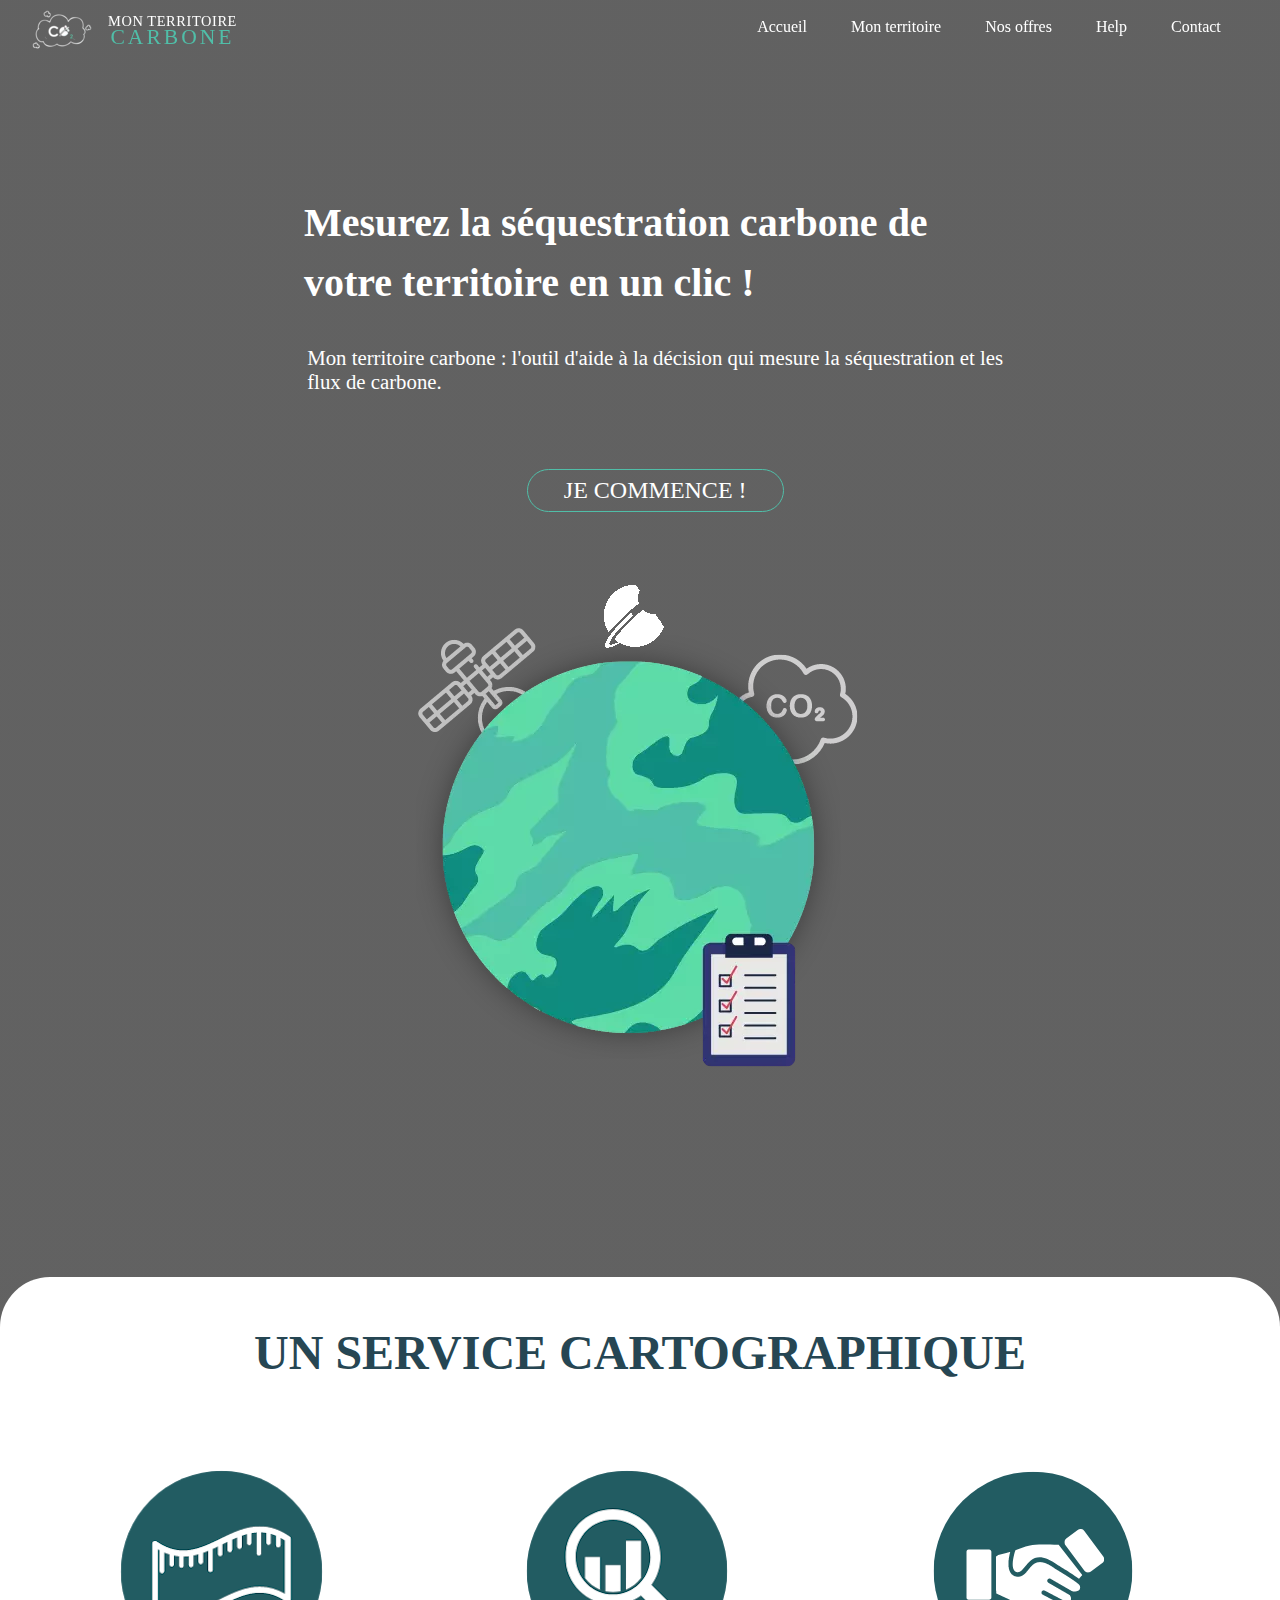
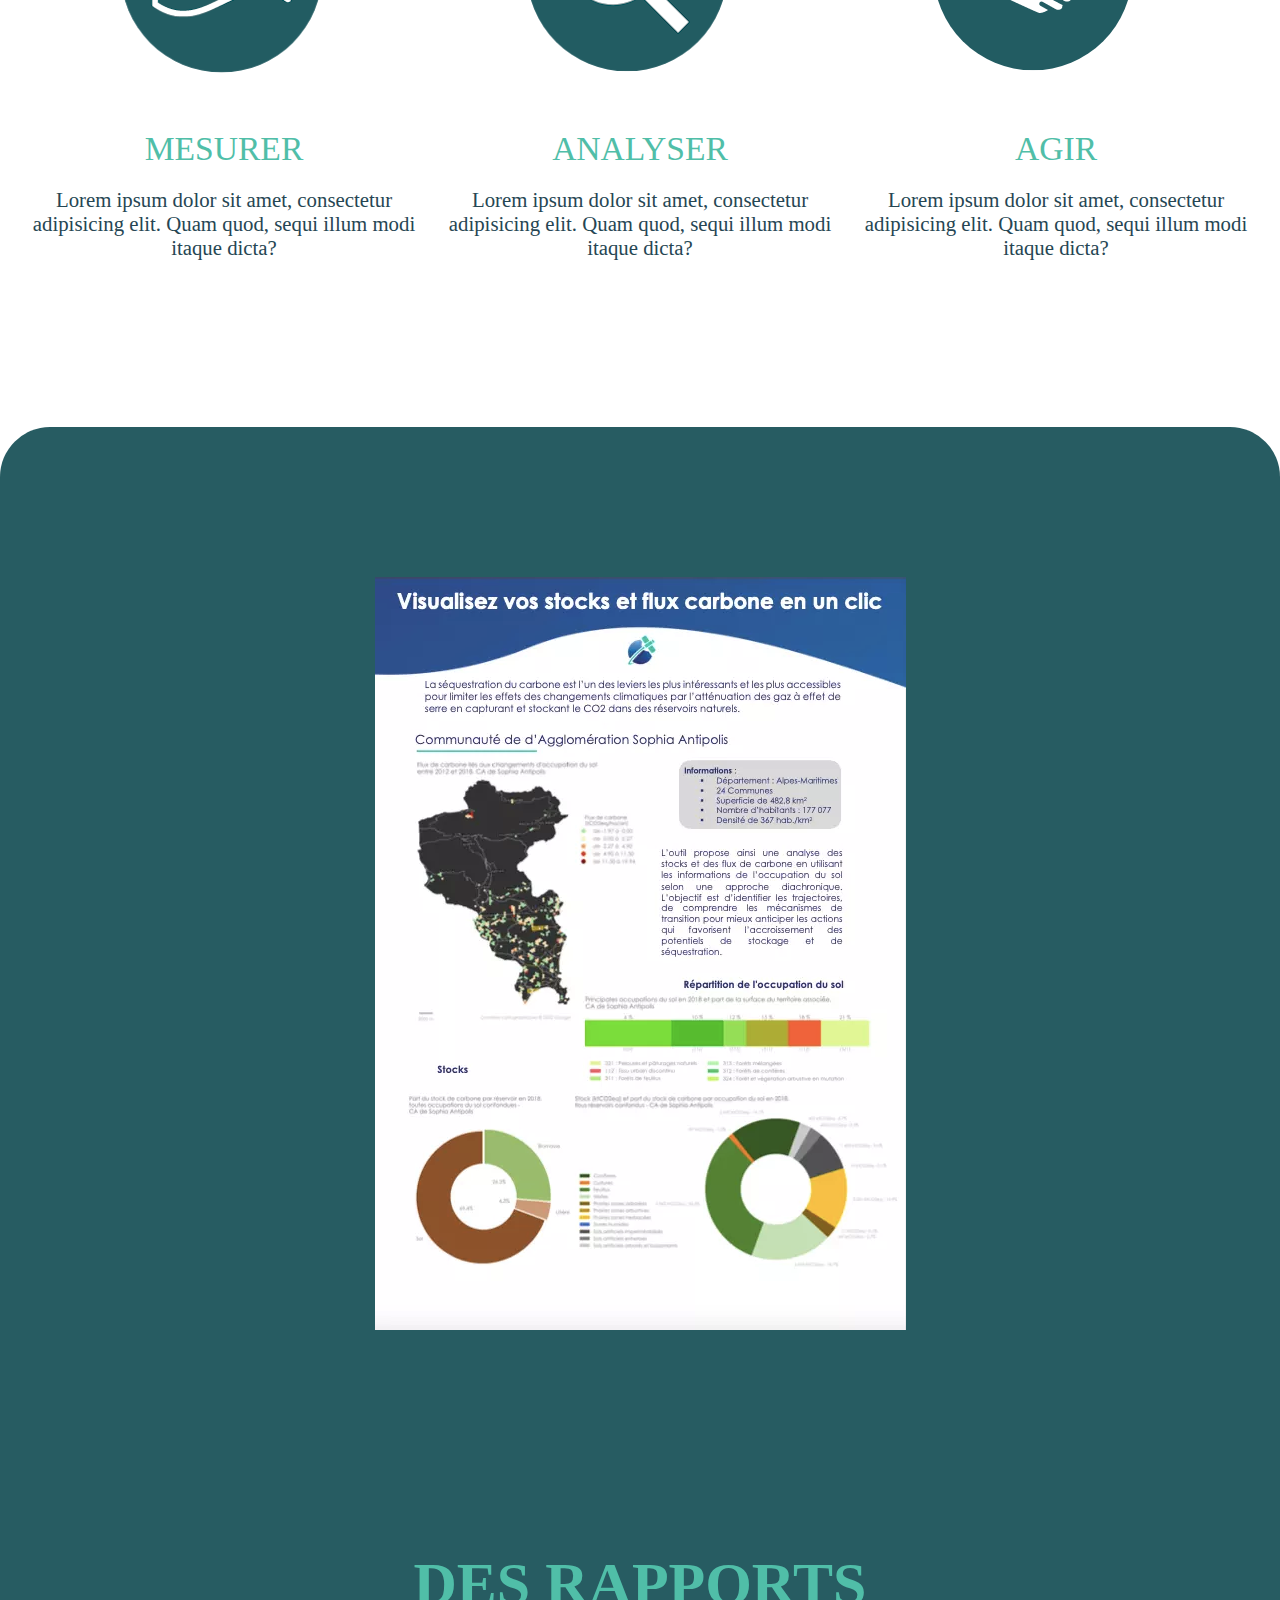
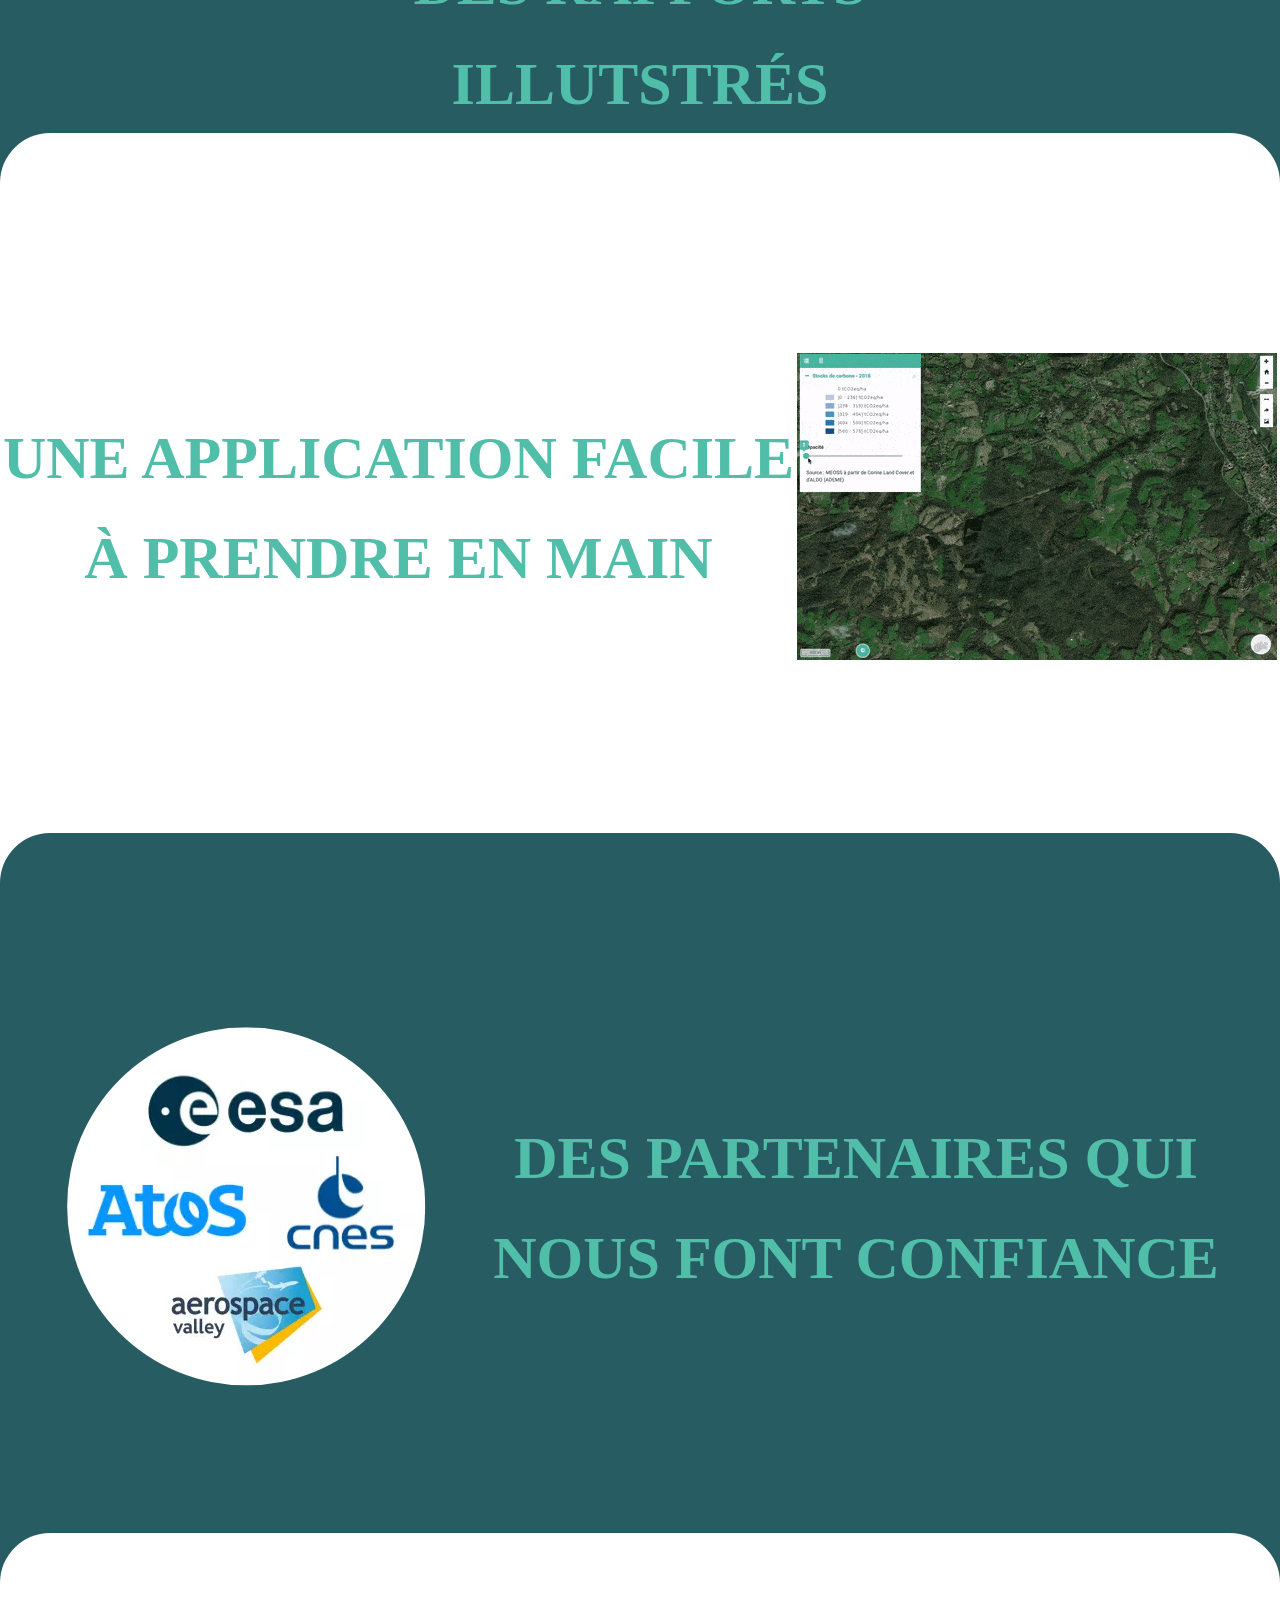
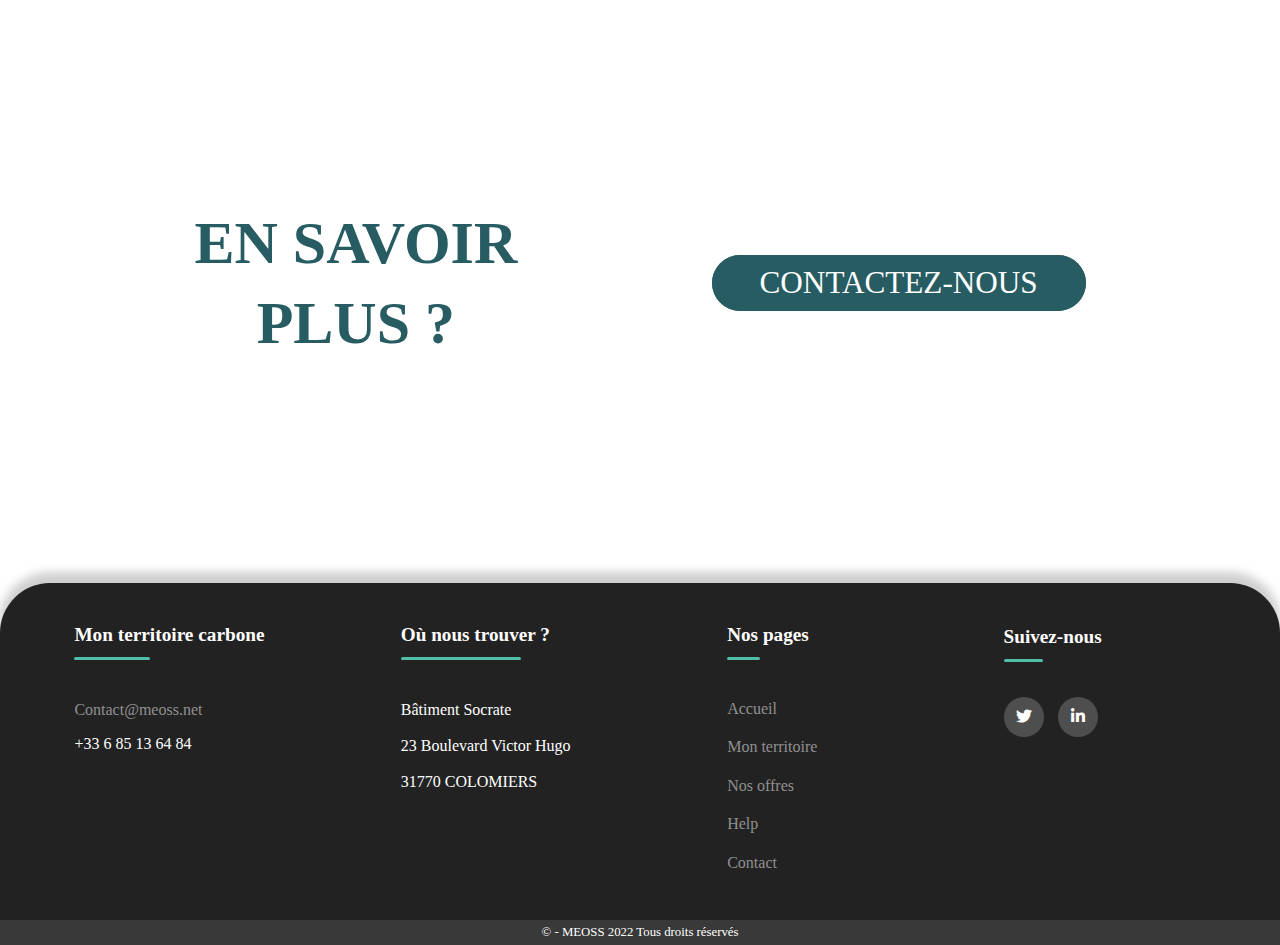
==== index.html @ 7a0ceb0d "images" ====
<!DOCTYPE html>
<html lang="fr">
<head>
    <meta charset="UTF-8">
    <meta http-equiv="X-UA-Compatible" content="IE=edge">
    <meta name="MEO-Carbon" content="Un outil d'aide à la décision permettant de mesurer la séquestration et les flux carbone d'un territoire, initial-scale=1.0">
    <link rel= "shortuct icon" href="Images/MEOSS-picto-blanc.png">
    <title>Mon territoire carbone</title>
    <link rel="stylesheet" href="Accueil.css">
    <link rel="stylesheet" type="text/css" href="https://cdnjs.cloudflare.com/ajax/libs/font-awesome/5.15.1/css/all.min.css">
</head>
<body>
<script
  src="https://code.jquery.com/jquery-3.6.0.js"
  integrity="sha256-H+K7U5CnXl1h5ywQfKtSj8PCmoN9aaq30gDh27Xc0jk="
  crossorigin="anonymous"></script>
<script src="scrolleffect.js"></script>
<!-- Header -->
<header class="header">
      <a href="Index.html" class="logo-mc"><img src="Images/Logo_Meo-Carbon_blanc_picto.webp" alt="Logo MEO-Carbon"></a>
      <h1 class="title-big"><a href="Index.html"><span class="title-big1">Mon territoire<br><span class="title-big2">carbone</a></h1>
    <nav class="header-nav">
        <div class="mainmenu">
          <a href="index.html" title="Accueil">Accueil</a>
          <a href="Mon_territoire.html" title="Mon territoire">Mon territoire</a>
          <a href="Nos_offres.html" title="Nos offres">Nos offres</a>
          <a href="Help.html" title="Help">Help</a>
          <a href="Contact.html" title="Contact">Contact</a>
        </div>
    </nav>
  </header>
  <div class="loading"></div>
  <Section class="section-accueil">
    <div class="textes">
      <h2 class="mesurez">Mesurez la <span class="vert-texte">séquestration carbone</span> de votre territoire en un clic !</h2>
        <p class="meo-carbon"><span class="vert-texte">Mon territoire carbone</span> : l'outil d'aide à la décision qui mesure la séquestration et les flux de carbone.</p>
<!-- Call to Action -->
        <p class="cta">
          <a href="Mon_territoire.html" class="button" >Je commence !</a>
        </p>
      </div>
      <div class="picto-accueil">
          <img src="Images/Picto-accueil-meo-carbon.webp" alt="Planète illustrant l'outil MEO-Carbon">
      </div>
  </Section>
    <!-- <div class="custom-shape-divider-bottom-1658929193">
      <svg data-name="Layer 1" xmlns="http://www.w3.org/2000/svg" viewBox="0 0 1200 120" preserveAspectRatio="none">
          <path d="M1200 0L0 0 892.25 114.72 1200 0z" class="shape-fill"></path>
      </svg>
    </div> -->
  <section class="produit">
    <H2 class="pres-produit">UN SERVICE CARTOGRAPHIQUE</H2>
    <div class="picto-produit">
      <div class="picto-mesurer">
        <img src="Images/Pictogramme-mesurer.png" alt="Pictogramme illustrant une règle">
      </div>
      <div class="picto-analyser">
        <img src="Images/Pictogramme-analyser.png" alt="Pictogramme illustrant l'analyse">
      </div>
      <div class="picto-agir">
        <img src="Images/Pictogramme-agir.png" alt="Pictogramme d'un serrage de main">
      </div>
    </div>
    <div class="car-produit">
      <div class="mesurer">Mesurer</div>
      <div class="analyser">Analyser</div>
      <div class="agir">Agir</div>
    </div>
    <div class="des-produit">
      <div class="mesurer-des">
        <p>Lorem ipsum dolor sit amet, consectetur adipisicing elit. Quam quod, sequi illum modi itaque dicta?</p>
      </div>
      <div class="analyser-des">
        <p>Lorem ipsum dolor sit amet, consectetur adipisicing elit. Quam quod, sequi illum modi itaque dicta?</p>
      </div>
      <div class="agir-des">
        <p>Lorem ipsum dolor sit amet, consectetur adipisicing elit. Quam quod, sequi illum modi itaque dicta?</p>
      </div>
    </div>

  </section>
  <section class="rapport">
    <!-- <div class="custom-shape-divider-top-1659364946">
      <svg data-name="Layer 1" xmlns="http://www.w3.org/2000/svg" viewBox="0 0 1200 120" preserveAspectRatio="none">
          <path d="M1200 120L0 16.48 0 0 1200 0 1200 120z" class="shape-fill"></path>
      </svg>
    </div> -->
    <div class="image-rapport">
      <img src="Images/Rapport-meo-carbon.webp" alt="Photo du rapport synhthétique MEO-Carbon">
    </div>
    <div class="titre-rapport">
      <h2>Des rapports<br>illutstrés</h2>
    </div>
  </section>
  <section class="appli">
    <div class="title-appli">
      <h2>Une application facile<br>à prendre en main</h2>
    </div>
    <div class="img-appli">
      <img src="Images/Stocks-carbone-MEO-carbon.gif" alt="GIF des stocks de carbone issue de l'application MEO-Carbon">
    </div>
  </section>
  <section class="partenaires">
    <div class="img-partenaires">
      <img src="Images/Partenaires-meoss.webp" alt="Visuel regroupant les partenaires de MEOSS">
    </div>
    <div class="title-partenaires">
      <h2>Des partenaires qui<br>nous font confiance</h2>
    </div>
  </section>
  <section class="contactez-nous">
    <div class="offre">
      <h2>En savoir<br>plus ?</h2>
    </div>
    <div>
      <p class="button-contact">
        <a href="Contact.html" class="button-contact-class">Contactez-nous</a>
      </p>
    </div>
  </section>
  <!-- Footer -->
  <footer>
    <div class="footer-info">
      <h6>
        <a href="Index.html" class="footer-mc">Mon territoire carbone</a>
      </h6>
      <p>
          <a href="Contact" class="contact-footer">Contact@meoss.net</a>
      </p>
      <p>+33 6 85 13 64 84</p>
    </div>
    <div class="footer-map">
      <h6 class="trouver">Où nous trouver ?</h6>
      <ul>
        <li>
          <p>Bâtiment Socrate</p>
        </li>
        <li>
          <p>23 Boulevard Victor Hugo</p>
        </li>
        <li>
          <p>31770 COLOMIERS</p>
        </li>
      </ul>
    </div>
    <div class="footer-pages">
      <H6 class="nos-pages">Nos pages</H6>
      <ul>
          <li>
            <a href="Index.html" title="Accueil">Accueil</a>
          </li>
          <li>
            <a href="Mon_territoire.html" title="Mon territoire">Mon territoire</a>
          </li>
          <li>
            <a href="Nos_offres.html" title="Nos offres">Nos offres</a>
          </li>
          <li>
            <a href="Help.html" title="Help">Help</a>
          </li>
          <li>
            <a href="Contact.html" title="Contact">Contact</a>
          </li>
    </div>
    <div class="footer-col">
      <h6><strong>Suivez-nous</strong></h6>
      <div class="social-links">
        <a href="https://twitter.com/MEOSS_Space" target="_blank"><i class="fab fa-twitter"></i></a>
        <a href="https://www.linkedin.com/company/meoss/" target="_blank"><i class="fab fa-linkedin-in"></i></a>
      </div>
    </div>
  </footer>
  <div class="copyright">© - MEOSS 2022 Tous droits réservés</div>
</body>
</html>
---- Accueil.css ----
body {
    height: auto;
    background:
        linear-gradient(to bottom, #222222b6, #222222b5, #222222b4),
        center top  url("images/Foret-meo-carbon-background.webp");
    margin: 0px;
    z-index : 1;
}

.loading{
    position: absolute; width: 100%; height: 100%; background: url('Images/GIF-logo-meoss-animated-loading.gif') no-repeat center center;
}

.header {
    position: fixed;
    top: 0px;
    z-index: 7;
    -webkit-transition: all ease-out .5s;
    -moz-transition: all ease-out .5s;
    -o-transition: all ease-out .5s;
    transition: all ease-out .5s;
    display: flex;
    flex-direction: row;
    justify-content: space-between;
    width: 100vw;
}

.logo-mc {
    position: absolute;
    top: 10px;
    left: 32px;
  }

.title-big {
    position: absolute;
    left: 4.5em;
    top: -5px;
    color: #fff;
    text-align: left;
    font-size: 1.5rem;
    font-family: "centurygothic";
    text-transform: uppercase;
    font-weight: normal;
    text-align: center;
    line-height: 15px;
  }

.title-big1{
    font-size: 0.6em;
    letter-spacing: 0.6px;
}

.title-big2{
    font-size: 1.5em;
    color: #50BEA8;
    letter-spacing: 3px;
}

.title-big a {
    text-decoration: none;
    color: #fff;
}

.header-nav {
    position: absolute;
    width: 50%;
    top: 0;
    right: 1.5em;
    margin: 18px 0;
    text-align: right;
    font-family: "centurygothic";
    text-decoration: none;
    color: #fff;
}

.header-nav a {
    text-decoration: none;
    margin: 0 20px;
    color: #fff;
    position: relative;
}

.header-nav a:hover {
    transition: all 0.3s ease;
    border: 1px solid #50BEA8;
    padding: 0.3em 0.5em;
    border-radius: 300px;
}

.active {
  background-color: #222222;
  height: 61px;
}

.mainmenu{
    margin-right: 0.95em;
}


.textes{
    width: 800px;
    padding-right: 2em;
}

.mesurez {
    padding-left: 2em;
    padding-right: 0em;
    color: #fff;
    font-family: "Centurygothic";
    font-size: 2.5rem;
    text-align: left;
    line-height: 1.5em;
}

.vert-texte{
    color: #FFF;
}

p {
    padding-left: 4em;
    padding-bottom: 3em;
    padding-right: 1em;
    color: #fff;
    font-family: "centurygothic";
    font-size: 1.3rem;
}

.cta{
    text-align: center;
}

.button {
    color: #fff;
    background-color: #50bea800;
    border-color: #50BEA8;
    border-radius: 300px;
    border-width: 1px;
    border-style:solid;
    text-decoration: none;
    text-transform: uppercase;
    font-size: 1.5rem;
    padding: 0.3em 1.5em;
}

.button:hover {
    color: #fff;
    background: #50bea8;
    transition: all 0.2s ease;
    border: 5px solid #50bea800;
    padding: 0.3em 1.8em;
    border-radius: 300px;
    margin-left: 0.3em;
}

.picto-accueil{
    display: flex;
    justify-content: center;
    flex-grow: 3;
    margin-top: 30px;
}

.section-accueil{
    display: flex;
    align-items: center;
    justify-content: space-evenly;
    flex-flow: row wrap;
    margin-top: 10em;
    margin-bottom: 150px;
}

.custom-shape-divider-bottom-1658929193 {
    position: relative;
    width: 100%;
    overflow: hidden;
    line-height: 0;
    transform: rotate(180deg);
}

.custom-shape-divider-bottom-1658929193 svg {
    position: relative;
    display: block;
    width: calc(169% + 1.3px);
    height: 117px;
}

.custom-shape-divider-bottom-1658929193 .shape-fill {
    fill: #ffffff;
}

.produit{
    background-color: #fff;
    height: 800px;
    font-family: "centurygothic";
    color: #264653;
    font-size: 1.5em;
    margin-top: 200px;
    border-top-left-radius: 50px;
    border-top-right-radius: 50px;
    z-index: 1;
}

.produit h2 {
    display: flex;
    justify-content: center;
    padding-top: 1em;
    padding-bottom: 1em;
    font-size: 2em;
}

.picto-produit{
    display: flex;
    justify-content: space-evenly;
    align-items: center;
    flex-flow: row wrap;
    text-align: center;
    width: 98vw;
}

.picto-mesurer{
    width: 30%;
    transition: all 0.5s ease-in-out;
}

.picto-mesurer:hover{
    transform: scale(1.05);
}

.picto-analyser{
    width: 30%;
    transition: all 0.5s ease-in-out;
}

.picto-analyser:hover{
    transform: scale(1.05);
}

.picto-agir{
    width: 30%;
    transition: all 0.5s ease-in-out;
}

.picto-agir:hover{
    transform: scale(1.05);
}

.produit p{
    color: #264653;
    padding: 0;
}

.mesurer{
    width: 30%;
    color: #50BEA8;
    font-size: 1.4em;
    text-transform: uppercase;
}

.analyser{
    width: 30%;
    color: #50BEA8;
    font-size: 1.4em;
    text-transform: uppercase;
}

.agir{
    width: 30%;
    color: #50BEA8;
    font-size: 1.4em;
    text-transform: uppercase;
}

.pres-produit{
    margin-top: 0;
}

.car-produit{
    display: flex;
    justify-content: space-evenly;
    align-items: center;
    flex-flow: row wrap;
    padding-top: 2em;
    text-align: center;
}

.des-produit{
    display: flex;
    justify-content: space-evenly;
    align-items: center;
    flex-flow: row wrap;
    text-align: center;
}

.mesurer-des{
    width: 30%;
    padding: 0;
}

.analyser-des{
    width: 30%;
}

.agir-des{
    width: 30%;
}

.custom-shape-divider-top-1659364946 {
    position: relative;
    top: 0;
    left: 0;
    width: 100%;
    overflow: hidden;
    line-height: 0;
}

.custom-shape-divider-top-1659364946 svg {
    position: relative;
    display: block;
    width: calc(100% + 1.3px);
    height: 103px;
    transform: rotateY(180deg);
}

.custom-shape-divider-top-1659364946 .shape-fill {
    fill: #FFFFFF;
}

.rapport{
    display: flex;
    flex-flow: row wrap;
    justify-content: space-around;
    align-items: center;
    background: #275C62;
    border-top-left-radius: 50px;
    border-top-right-radius: 50px;
    position: relative;
    margin-top: -50px;
}

.image-rapport{
    margin: 150px;
    transition: all 0.5s ease-in-out;
}

.image-rapport:hover{
    transform: scale(1.03);
}

.titre-rapport{
    color: #50BEA8;
    font-family: "centurygothic";
    text-transform: uppercase;
    font-size: 2.5em;
    text-align: center;
    line-height: 2.5em;
}
/*
.button-contact{
    text-align: center;
}*/

.appli{
    position: relative;
    background: #FFF;
    display: flex;
    flex-direction: row;
    justify-content: space-evenly;
    align-items: center;
    margin-top: -50px;
    margin-bottom: -50px;
    border-top-left-radius: 50px;
    border-top-right-radius: 50px;
    height: 750px;
}

.title-appli{
    color: #50BEA8;
    font-family: "centurygothic";
    text-transform: uppercase;
    font-size: 2.5em;
    text-align: center;
    line-height: 2.5em;
    display: flex;
}

.img-appli{
    transition: all 0.5s ease-in-out;
}

.img-appli:hover{
    transform: scale(1.1);
}

.partenaires{
    position: relative;
    background: #275C62;
    display: flex;
    flex-direction: row;
    justify-content: space-evenly;
    align-items: center;
    margin-top: -50px;
    margin-bottom: -50px;
    border-top-left-radius: 50px;
    border-top-right-radius: 50px;
    height: 750px;
}

.title-partenaires{
    color: #50BEA8;
    font-family: "centurygothic";
    text-transform: uppercase;
    font-size: 2.5em;
    text-align: center;
    line-height: 2.5em;
    display: flex;
}

.img-partenaires{
    transition: all 0.5s ease-in-out;
}

.img-partenaires:hover{
    transform: scale(1.06);
}

.contactez-nous{
    position: relative;
    background: #FFF;
    display: flex;
    flex-flow: row wrap;
    justify-content: space-evenly;
    align-items: center;
    margin-top: -50px;
    margin-bottom: -50px;
    border-top-left-radius: 50px;
    border-top-right-radius: 50px;
    height: 700px;
}

.offre{
    color: #275C62;
    text-transform: uppercase;
    font-family: "centurygothic";
    font-size: 2.5em;
    padding: 0;
    text-align: center;
    line-height: 2em;
}

.button-contact{
    padding: 0;
}

.button-contact-class{
    color: #fff;
    border-color: #275C62;
    background: #275C62;
    border-radius: 300px;
    border-width: 1px;
    border-style:solid;
    text-decoration: none;
    text-transform: uppercase;
    font-size: 1.5em;
    padding: 0.3em 1.5em;
}

.button-contact-class:hover {
    color: #275C62;
    background: #FFF;
    transition: all 0.2s ease;
    border: 1.3px solid #275C62;
    border-radius: 300px;
}

footer {
    position: relative;
    background-color: #222222;
    box-shadow: 0px -10px 10px 1px rgba(191, 191, 191, 0.745);
    border-top-left-radius: 50px;
    border-top-right-radius: 50px;
    display: flex;
    justify-content: space-evenly;
    flex-flow: row wrap;
    align-items: flex-start;
}

h6{
    display: inline-block;
    padding-bottom: 5px;
    position: relative;
    line-height: 40px;
}
 
h6:after{
    content: "";
    position: absolute;
    width: 40%;
    height: 0px;
    bottom: 0;
    left: 0%;
    border-bottom: 3px solid #50BEA8;
    border-radius: 50px;
}

.footer-info {
    width: 300px;
    padding-left: 3em
}

.footer-info p{
    padding: 0 0;
    font-size: 1em;
    margin-block-start: 1em;
}

H6 .footer-info a{
    text-decoration: none;
    color: #fff;
    font-family: "centurygothic";
    display: flex;
    align-items: center;
    flex-wrap: nowrap;
}

.footer-mc{
    text-decoration: none;
    color: #fff;
    font-family: "centurygothic";
    display: flex;
    align-items: center;
    flex-wrap: nowrap;
    padding-top: 0.33em;
}

.contact-footer {
    text-decoration: none;
    color: rgb(144, 144, 144);
    transition: all 0.3s ease;
}

.contact-footer:hover{
    text-decoration: none;
    color: #FFF;
    padding-left: 0.5em;
    text-decoration: underline #50BEA8 20%;
    text-underline-offset: 0.3rem;
    text-underline-position: right;
}

.footer-mc {
    font-size: 1.8em;
}

.footer-info img{
    width: 20%;
}

.footer-map{
    font-family: "centurygothic";
    color: #FFF;
    margin: 0;
    margin-top: 2em;
    width: 300px;
}

.footer-map p{
    font-size: 1em;
    padding: 0;
    padding-top: 0.13em;
}

.footer-map h6{
    display: flex;
    align-items: flex-start;
    margin-block-end: 2em;
    margin-block-start: 0;
    font-size: 1.2em;
}

.footer-map ul{
    list-style-type: none;
    padding-left: 0;
}

.footer-pages{
    color: #fff;
    font-family: "centurygothic";
    font-size: 1em;
    margin-top: 2em;
    margin-bottom: 2em;
    width: 250px;
}

.footer-pages a{
    text-decoration: none;
    color: rgb(144, 144, 144);
    transition: all 0.3s ease;
}

.footer-pages a:hover{
    text-decoration: none;
    color: #FFF;
    padding-left: 0.5em;
    text-decoration: underline #50BEA8 20%;
    text-underline-offset: 0.3rem;
    text-underline-position: right;
}

.footer-pages ul{
    list-style-type: none;
    padding-left: 0;
}

.nos-pages{
    font-size: 1.2em;
    margin-block-start: 0em;
    margin-block-end: 1em;
}

.footer-pages li{
    margin-bottom: 16px;
    padding-top: 0.28em;
}

.footer-col{
    width: 250px;
    padding: 0 0;
    margin-top: -0.7em;
 }
 .footer-col h6{
     font-size: 1.2em;
     color: #ffffff;
     font-family: "centurygothic";
     margin-bottom: 35px;
     font-weight: 500;
     position: relative;
 }

 .footer-col ul li:not(:last-child){
     margin-bottom: 10px;
 }
 .footer-col ul li a{
     font-size: 16px;
     text-transform: capitalize;
     color: #ffffff;
     text-decoration: none;
     font-weight: 300;
     color: #bbbbbb;
     display: block;
     transition: all 0.3s ease;
 }
 .footer-col ul li a:hover{
     color: #ffffff;
     padding-left: 8px;
 }
 .footer-col .social-links a{
     display: inline-block;
     height: 40px;
     width: 40px;
     background-color: rgba(255,255,255,0.2);
     margin:0 10px 10px 0;
     text-align: center;
     line-height: 40px;
     border-radius: 50%;
     color: #ffffff;
     transition: all 0.5s ease;
 }
 .footer-col .social-links a:hover{
     color: #50BEA8;
     background-color: #ffffff;
 }

 .copyright{
    background: #393939;
    color: #FFF;
    height: 25px;
    display: flex;
    justify-content: center;
    align-items: center;
    font-family: "centurygothic";
    font-size: 0.8em;
 }
 
 @media (max-width:1200px) and (min-width: 501px){
    .footer-info{
        width: 50%;
        padding-left: 7em;
        padding-right: 3em;
        width: 150px;
    }
    .footer-pages{
        width: 170px;
    }

    .footer-map{
        width: 200px;
        padding-right: 3em;
    }
}

@media screen and (max-width: 540px){
    .title-partenaires{
        font-size: 0.5em;
    }
    .footer-info{
        width: 50%;
        padding-left: 1.8em;
    }
    .footer-pages{
        width: 50%;
    }
    .footer-map{
        padding-left: 4.5em;
    }
}
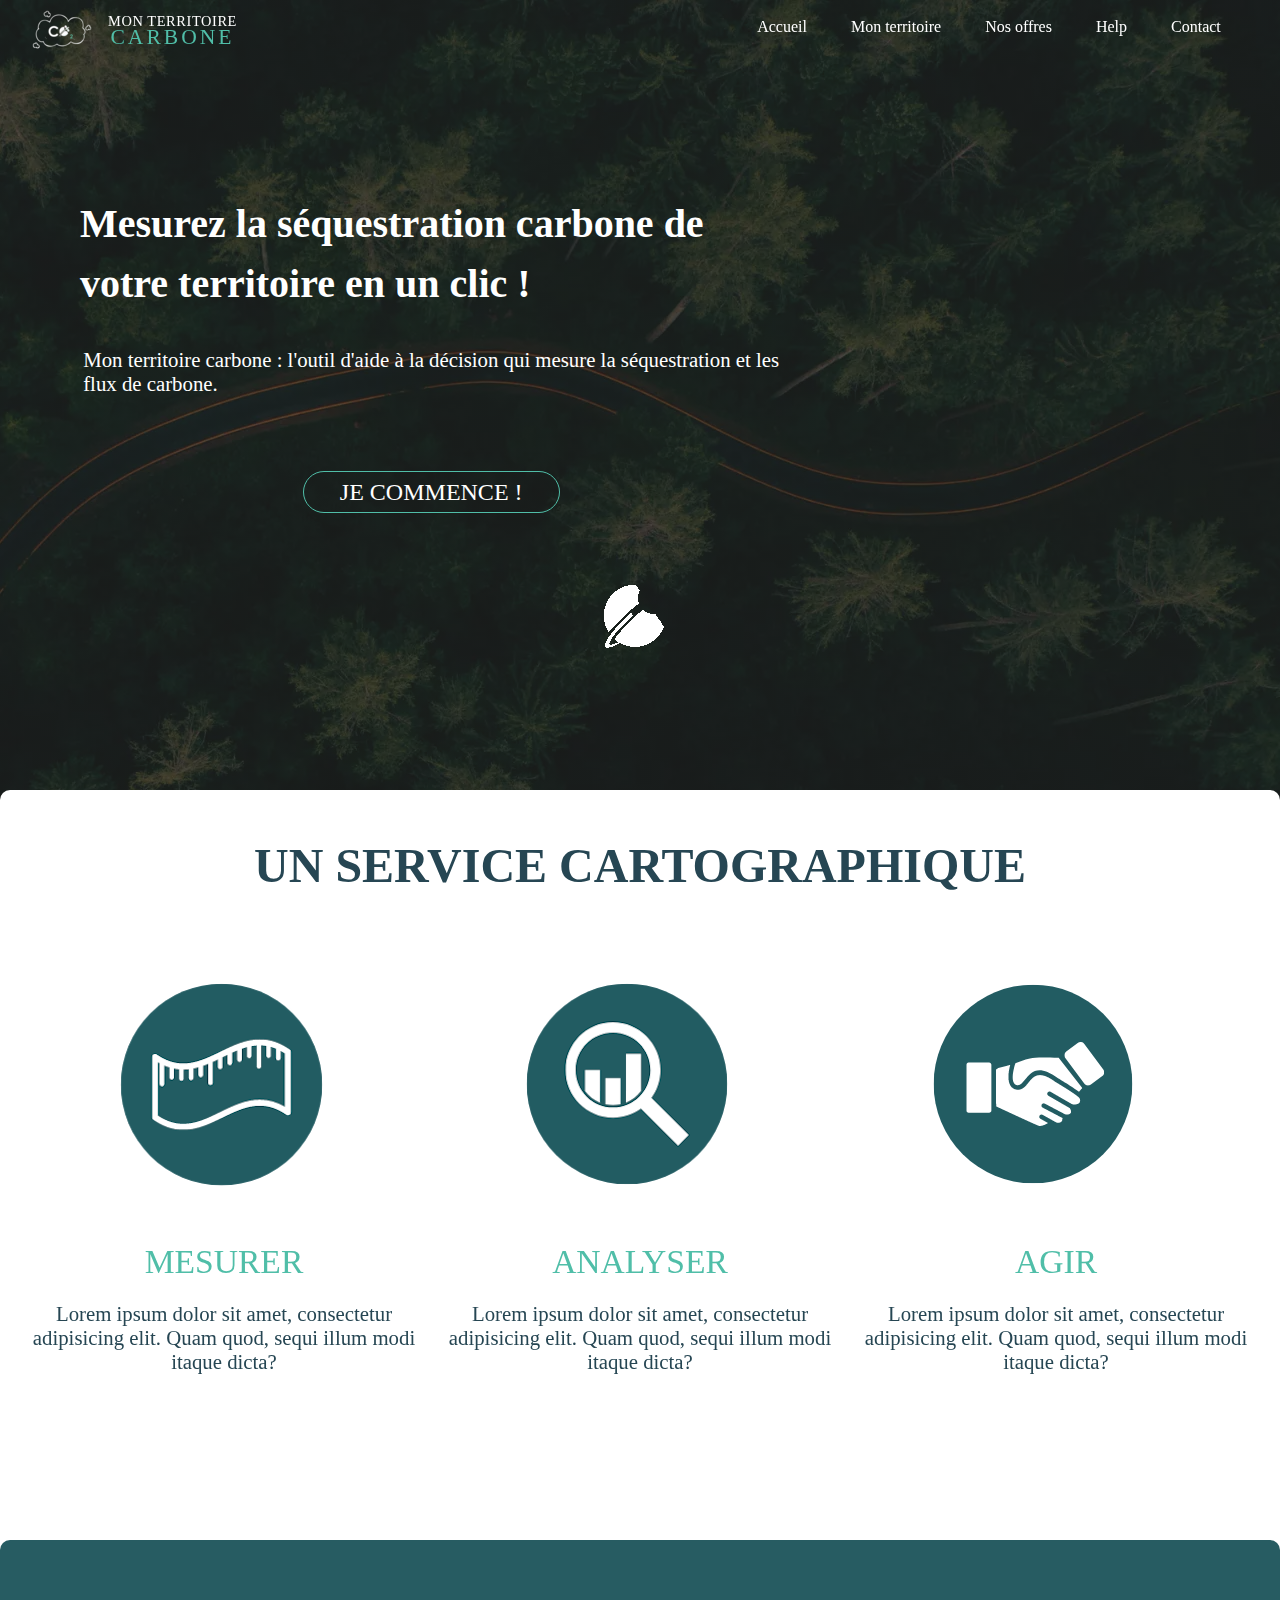
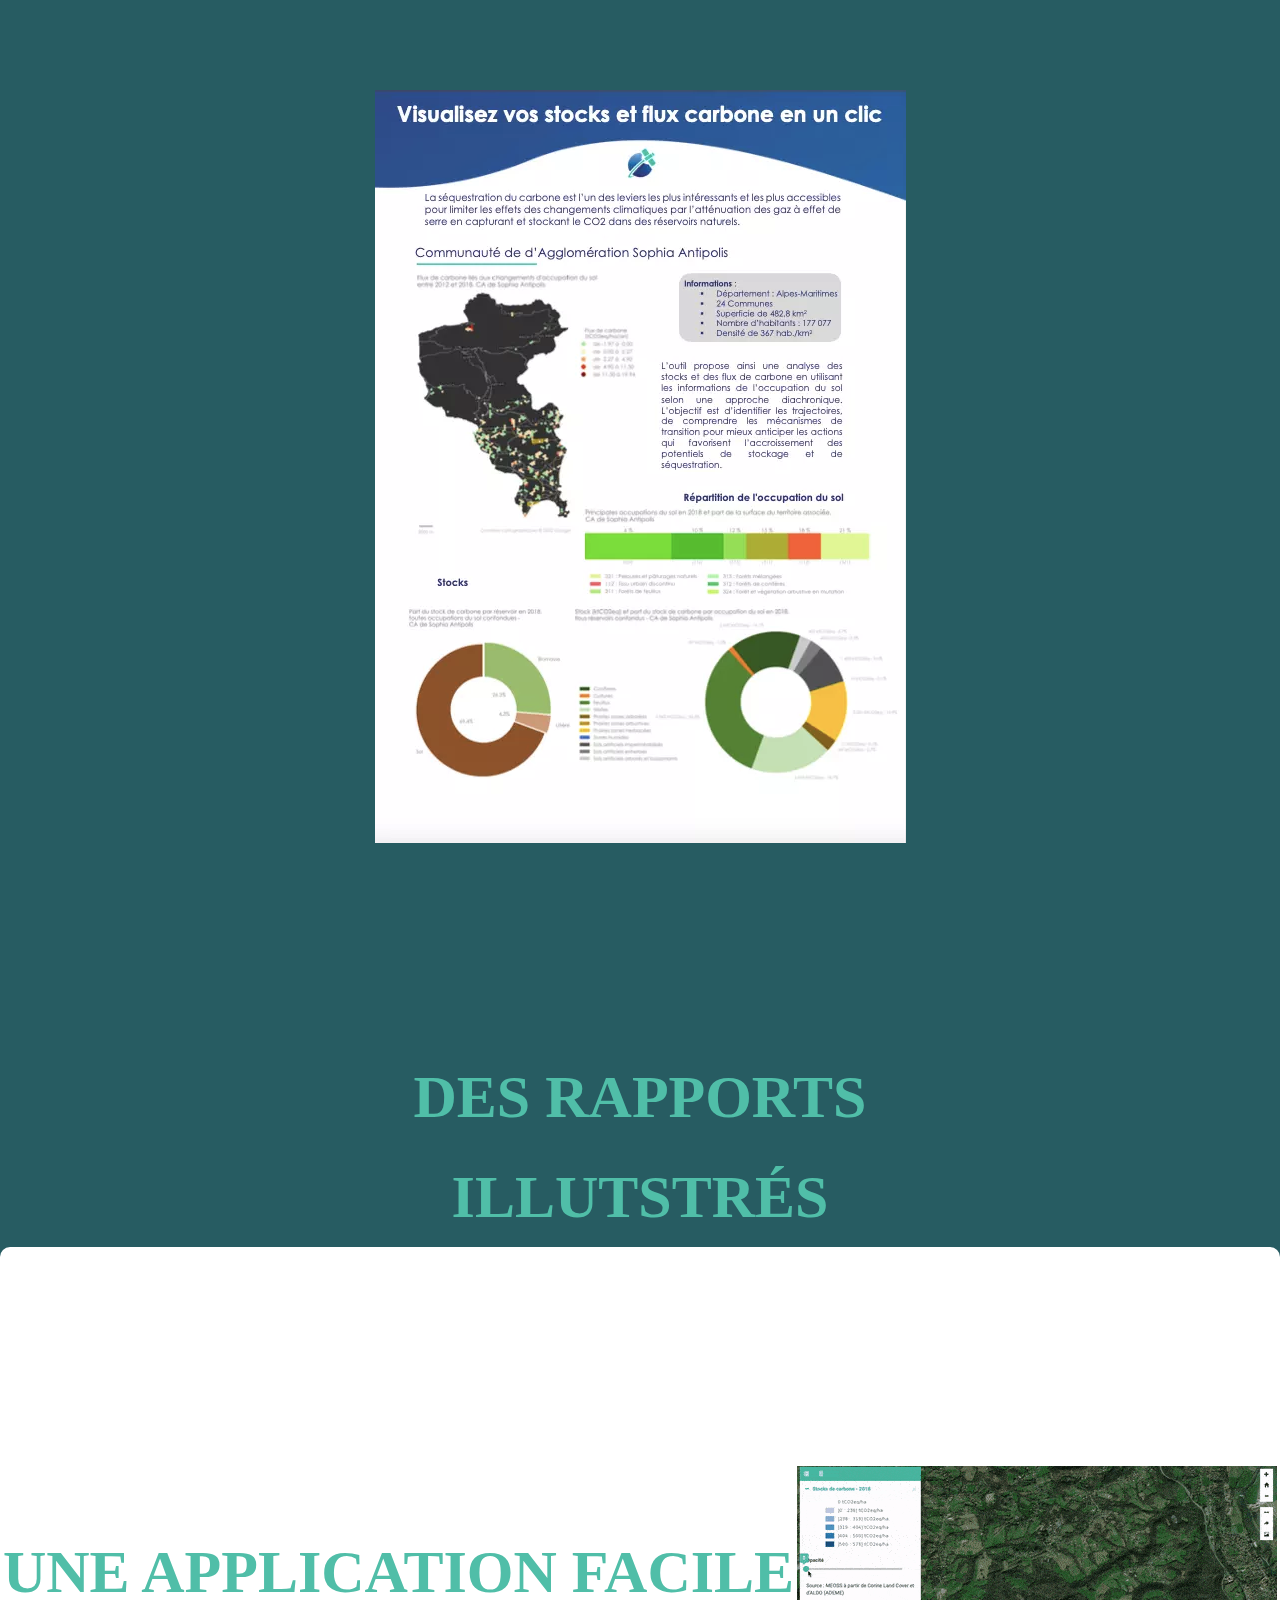
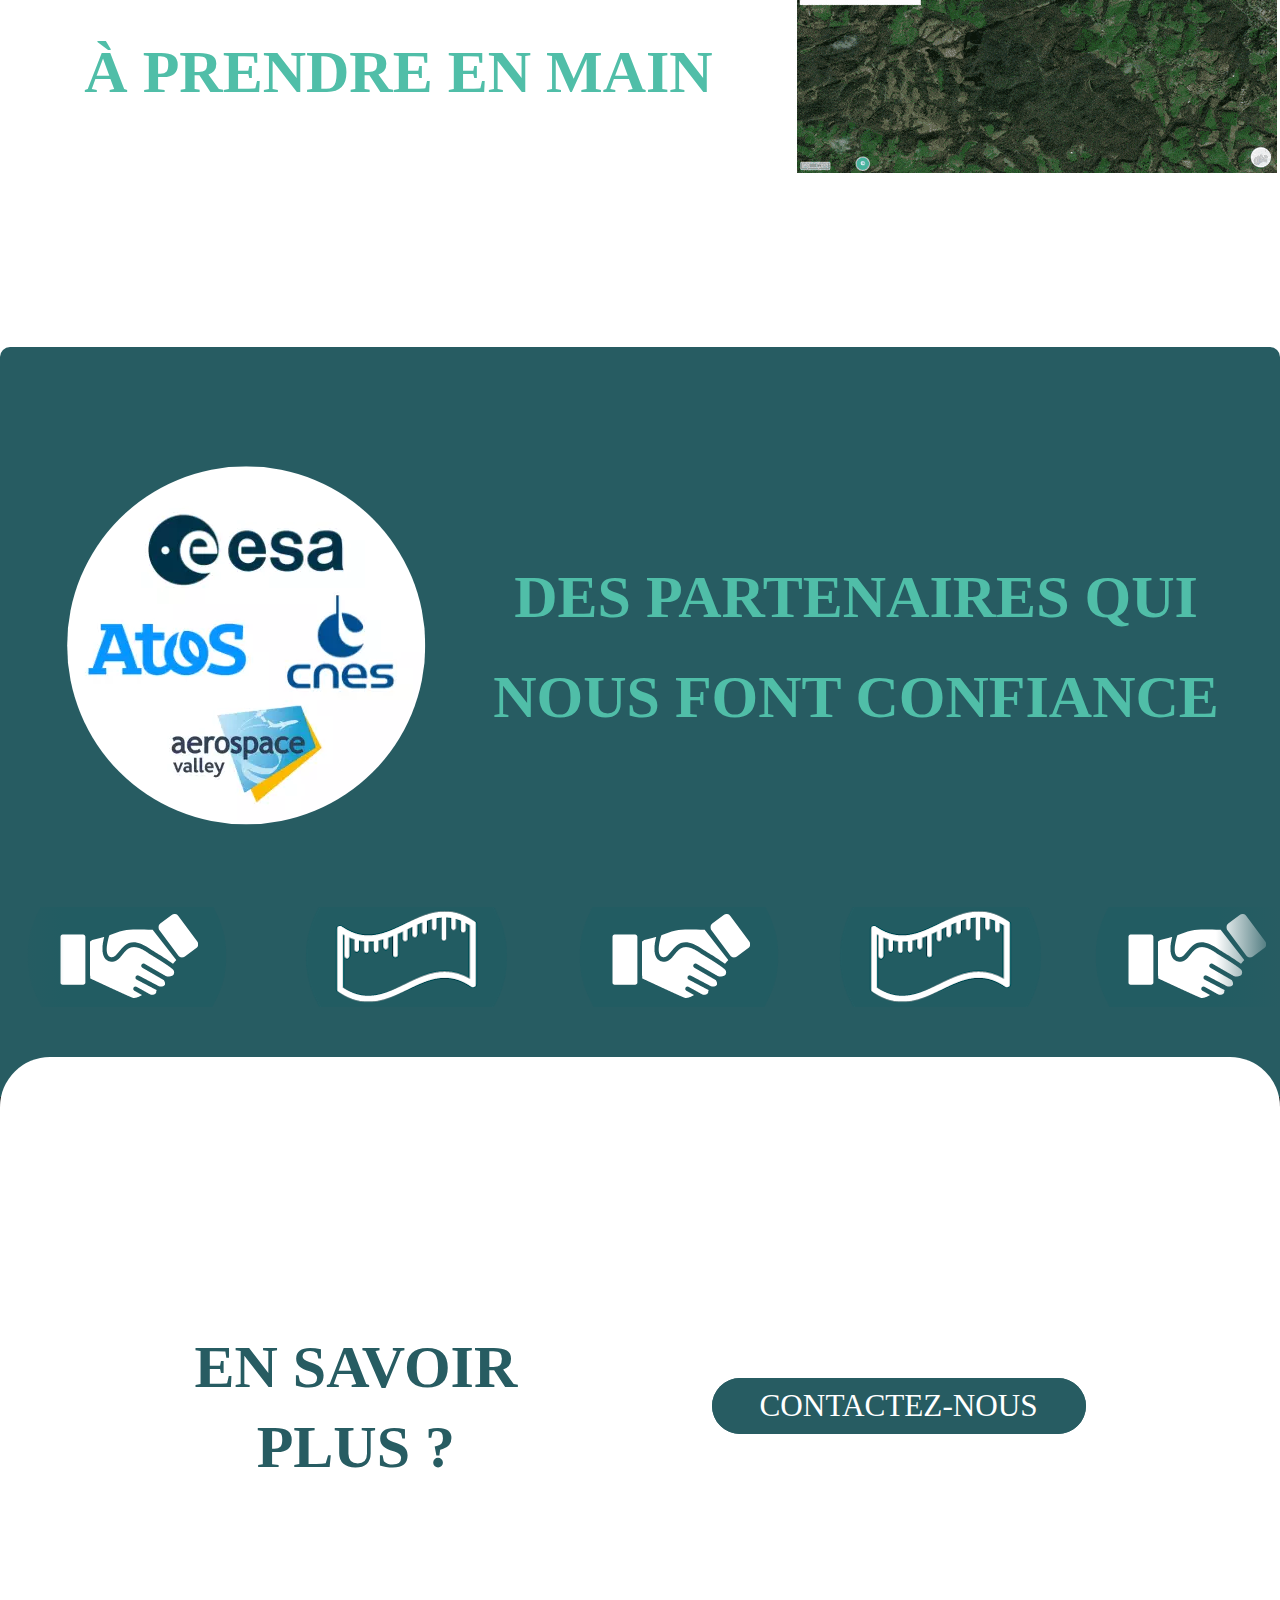
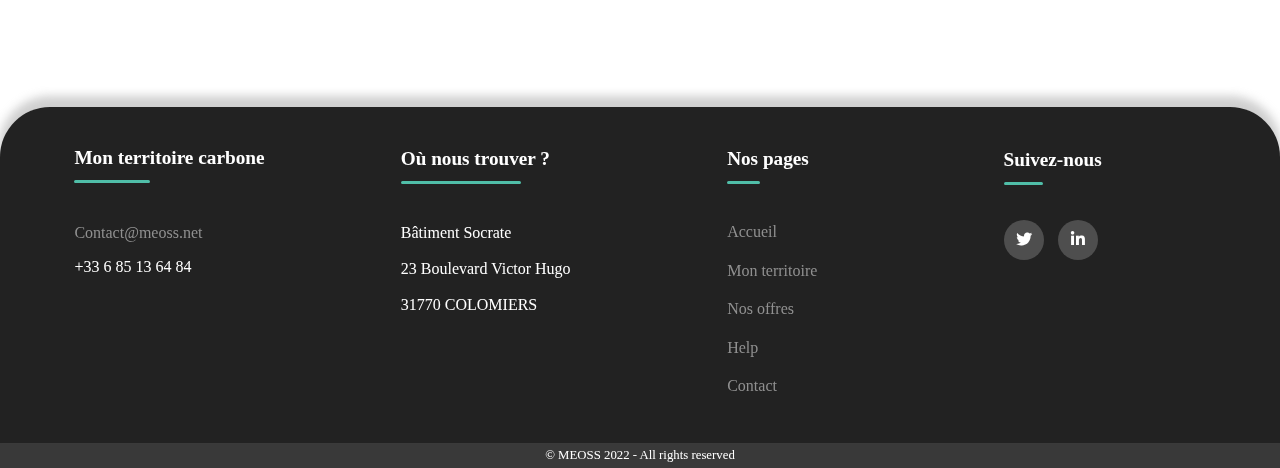
==== commit 66d0b426: "Modification scrool" ====
--- a/index.html
+++ b/index.html
@@ -40,14 +40,10 @@
         </p>
       </div>
       <div class="picto-accueil">
-          <img src="Images/Picto-accueil-meo-carbon.webp" alt="Planète illustrant l'outil MEO-Carbon">
+          <!-- <img src="Images/Picto-accueil-meo-carbon.webp" alt="Planète illustrant l'outil MEO-Carbon"> -->
+          <iframe width='100%' height='400px' src="https://api.mapbox.com/styles/v1/nicomeoss/cl8eld4bv00js14ntm2nejqqa/draft.html?title=false&access_token=pk.eyJ1Ijoibmljb21lb3NzIiwiYSI6ImNreWsxOWJ4OTA5ZmMyb3BueDR2a3Rkc3YifQ.FLe6NTxadJf75AckF2XH_w&zoomwheel=false#1.02/31.8/4.6" title="Basic" style="border:none;"></iframe>
       </div>
   </Section>
-    <!-- <div class="custom-shape-divider-bottom-1658929193">
-      <svg data-name="Layer 1" xmlns="http://www.w3.org/2000/svg" viewBox="0 0 1200 120" preserveAspectRatio="none">
-          <path d="M1200 0L0 0 892.25 114.72 1200 0z" class="shape-fill"></path>
-      </svg>
-    </div> -->
   <section class="produit">
     <H2 class="pres-produit">UN SERVICE CARTOGRAPHIQUE</H2>
     <div class="picto-produit">
@@ -108,6 +104,64 @@
       <h2>Des partenaires qui<br>nous font confiance</h2>
     </div>
   </section>
+  <section class="scroll">
+    <div class="container">
+      <div class="brand-wheel">
+        <div class="brand-slide">
+          <div class="logo-div">
+            <img alt="#" src="Images/Pictogramme-agir.png"> try
+          </div>
+          <div class="logo-div">
+            <img alt="#" src="Images/Pictogramme-mesurer.png"> try
+          </div>
+          <div class="logo-div">
+            <img alt="#" src="Images/Pictogramme-agir.png">
+          </div>
+          <div class="logo-div">
+            <img alt="#" src="Images/Pictogramme-mesurer.png">
+          </div>
+          <div class="logo-div">
+            <img alt="#" src="Images/Pictogramme-agir.png">
+          </div>
+          <div class="logo-div">
+            <img alt="#" src="Images/Pictogramme-mesurer.png">
+          </div>
+          <div class="logo-div">
+            <img alt="#" src="Images/Pictogramme-agir.png">
+          </div>
+          <div class="logo-div">
+            <img alt="#" src="Images/Pictogramme-mesurer.png">
+          </div>
+        </div>
+        <div class="brand-slide delay">
+          <div class="logo-div">
+            <img alt="#" src="Images/Pictogramme-agir.png">
+          </div>
+          <div class="logo-div">
+            <img alt="#" src="Images/Pictogramme-mesurer.png">
+          </div>
+          <div class="logo-div">
+            <img alt="#" src="Images/Pictogramme-agir.png">
+          </div>
+          <div class="logo-div">
+            <img alt="#" src="Images/Pictogramme-mesurer.png">
+          </div>
+          <div class="logo-div">
+            <img alt="#" src="Images/Pictogramme-agir.png">
+          </div>
+          <div class="logo-div">
+            <img alt="#" src="Images/Pictogramme-mesurer.png">
+          </div>
+          <div class="logo-div">
+            <img alt="#" src="Images/Pictogramme-agir.png">
+          </div>
+          <div class="logo-div">
+            <img alt="#" src="Images/Pictogramme-mesurer.png">
+          </div>
+        </div>
+      </div>
+    </div>
+    </section>
   <section class="contactez-nous">
     <div class="offre">
       <h2>En savoir<br>plus ?</h2>
@@ -170,6 +224,6 @@
       </div>
     </div>
   </footer>
-  <div class="copyright">© - MEOSS 2022 Tous droits réservés</div>
+  <div class="copyright">© MEOSS 2022 - All rights reserved</div>
 </body>
 </html>
--- a/Accueil.css
+++ b/Accueil.css
@@ -2,7 +2,7 @@
     height: auto;
     background:
         linear-gradient(to bottom, #222222b6, #222222b5, #222222b4),
-        center top  url("images/Foret-meo-carbon-background.webp");
+        center top  url("Images/Foret-meo-carbon-background.webp");
     margin: 0px;
     z-index : 1;
 }
@@ -168,25 +168,6 @@
     margin-bottom: 150px;
 }
 
-.custom-shape-divider-bottom-1658929193 {
-    position: relative;
-    width: 100%;
-    overflow: hidden;
-    line-height: 0;
-    transform: rotate(180deg);
-}
-
-.custom-shape-divider-bottom-1658929193 svg {
-    position: relative;
-    display: block;
-    width: calc(169% + 1.3px);
-    height: 117px;
-}
-
-.custom-shape-divider-bottom-1658929193 .shape-fill {
-    fill: #ffffff;
-}
-
 .produit{
     background-color: #fff;
     height: 800px;
@@ -194,8 +175,8 @@
     color: #264653;
     font-size: 1.5em;
     margin-top: 200px;
-    border-top-left-radius: 50px;
-    border-top-right-radius: 50px;
+    border-top-left-radius: 10px;
+    border-top-right-radius: 10px;
     z-index: 1;
 }
 
@@ -330,8 +311,8 @@
     justify-content: space-around;
     align-items: center;
     background: #275C62;
-    border-top-left-radius: 50px;
-    border-top-right-radius: 50px;
+    border-top-left-radius: 10px;
+    border-top-right-radius: 10px;
     position: relative;
     margin-top: -50px;
 }
@@ -367,8 +348,8 @@
     align-items: center;
     margin-top: -50px;
     margin-bottom: -50px;
-    border-top-left-radius: 50px;
-    border-top-right-radius: 50px;
+    border-top-left-radius: 10px;
+    border-top-right-radius: 10px;
     height: 750px;
 }
 
@@ -398,11 +379,115 @@
     justify-content: space-evenly;
     align-items: center;
     margin-top: -50px;
-    margin-bottom: -50px;
-    border-top-left-radius: 50px;
-    border-top-right-radius: 50px;
+    margin-bottom: -490px;
+    border-top-left-radius: 10px;
+    border-top-right-radius: 10px;
     height: 750px;
 }
+
+.scroll{
+    height: 200px;
+    margin-top: 300px;
+}
+
+@keyframes fade-in {
+    0% {
+      opacity: 0;
+    }
+    100% {
+      opacity: 1;
+    }
+  }
+  
+  .container {
+    border-bottom: 0px solid black;
+  }
+  
+  .brand-wheel {
+    flex-direction: row;
+    align-items: center;
+    display: flex;
+    overflow: hidden;
+    position: relative;
+    height: 100px;
+  
+    --animationspeed: 45s;
+    --animationdelay: calc(var(--animationspeed) / 2);
+  }
+  
+  .brand-wheel::before {
+    position: absolute;
+    background-image: linear-gradient(
+      to right,
+      #275c62 0%,
+      rgba(255, 255, 255, 0) 100%
+    );
+    content: "";
+    height: 100%;
+    width: 5%;
+    z-index: 2;
+    pointer-events: none;
+  }
+  .brand-wheel::after {
+    position: absolute;
+    background-image: linear-gradient(
+      to left,
+      #275c62 0%,
+      rgba(255, 255, 255, 0) 100%
+    );
+    content: "";
+    height: 100%;
+    width: 5%;
+    z-index: 2;
+    pointer-events: none;
+    right: 0;
+  }
+  
+  .brand-slide {
+    flex-shrink: 0;
+    position: absolute;
+    animation-name: slidelogo;
+    animation-duration: var(--animationspeed);
+    animation-timing-function: linear;
+    animation-iteration-count: infinite;
+    min-width: 100%;
+    display: flex;
+    justify-content: space-around;
+  }
+  
+  .brand-slide.delay {
+    transform: translateX(100%);
+    animation-name: slidelogo2;
+  }
+  
+  .brand-wheel:hover .brand-slide {
+    animation-play-state: paused;
+  }
+  
+  .logo-div {
+    display: inline-flex;
+    align-self: center;
+    animation: fade-in 0.5s cubic-bezier(0.455, 0.03, 0.515, 0.955) forwards;
+    padding: 0 20px 0 20px;
+  }
+  
+  @keyframes slidelogo {
+    from {
+      transform: translateX(0%);
+    }
+    to {
+      transform: translateX(-100%);
+    }
+  }
+  @keyframes slidelogo2 {
+    from {
+      transform: translateX(100%);
+    }
+    to {
+      transform: translateX(0%);
+    }
+  }
+  
 
 .title-partenaires{
     color: #50BEA8;
@@ -411,11 +496,12 @@
     font-size: 2.5em;
     text-align: center;
     line-height: 2.5em;
-    display: flex;
+    margin-top: -150px;
 }
 
 .img-partenaires{
     transition: all 0.5s ease-in-out;
+    margin-top: -150px;
 }
 
 .img-partenaires:hover{
@@ -711,4 +797,4 @@
     .footer-map{
         padding-left: 4.5em;
     }
-}
+}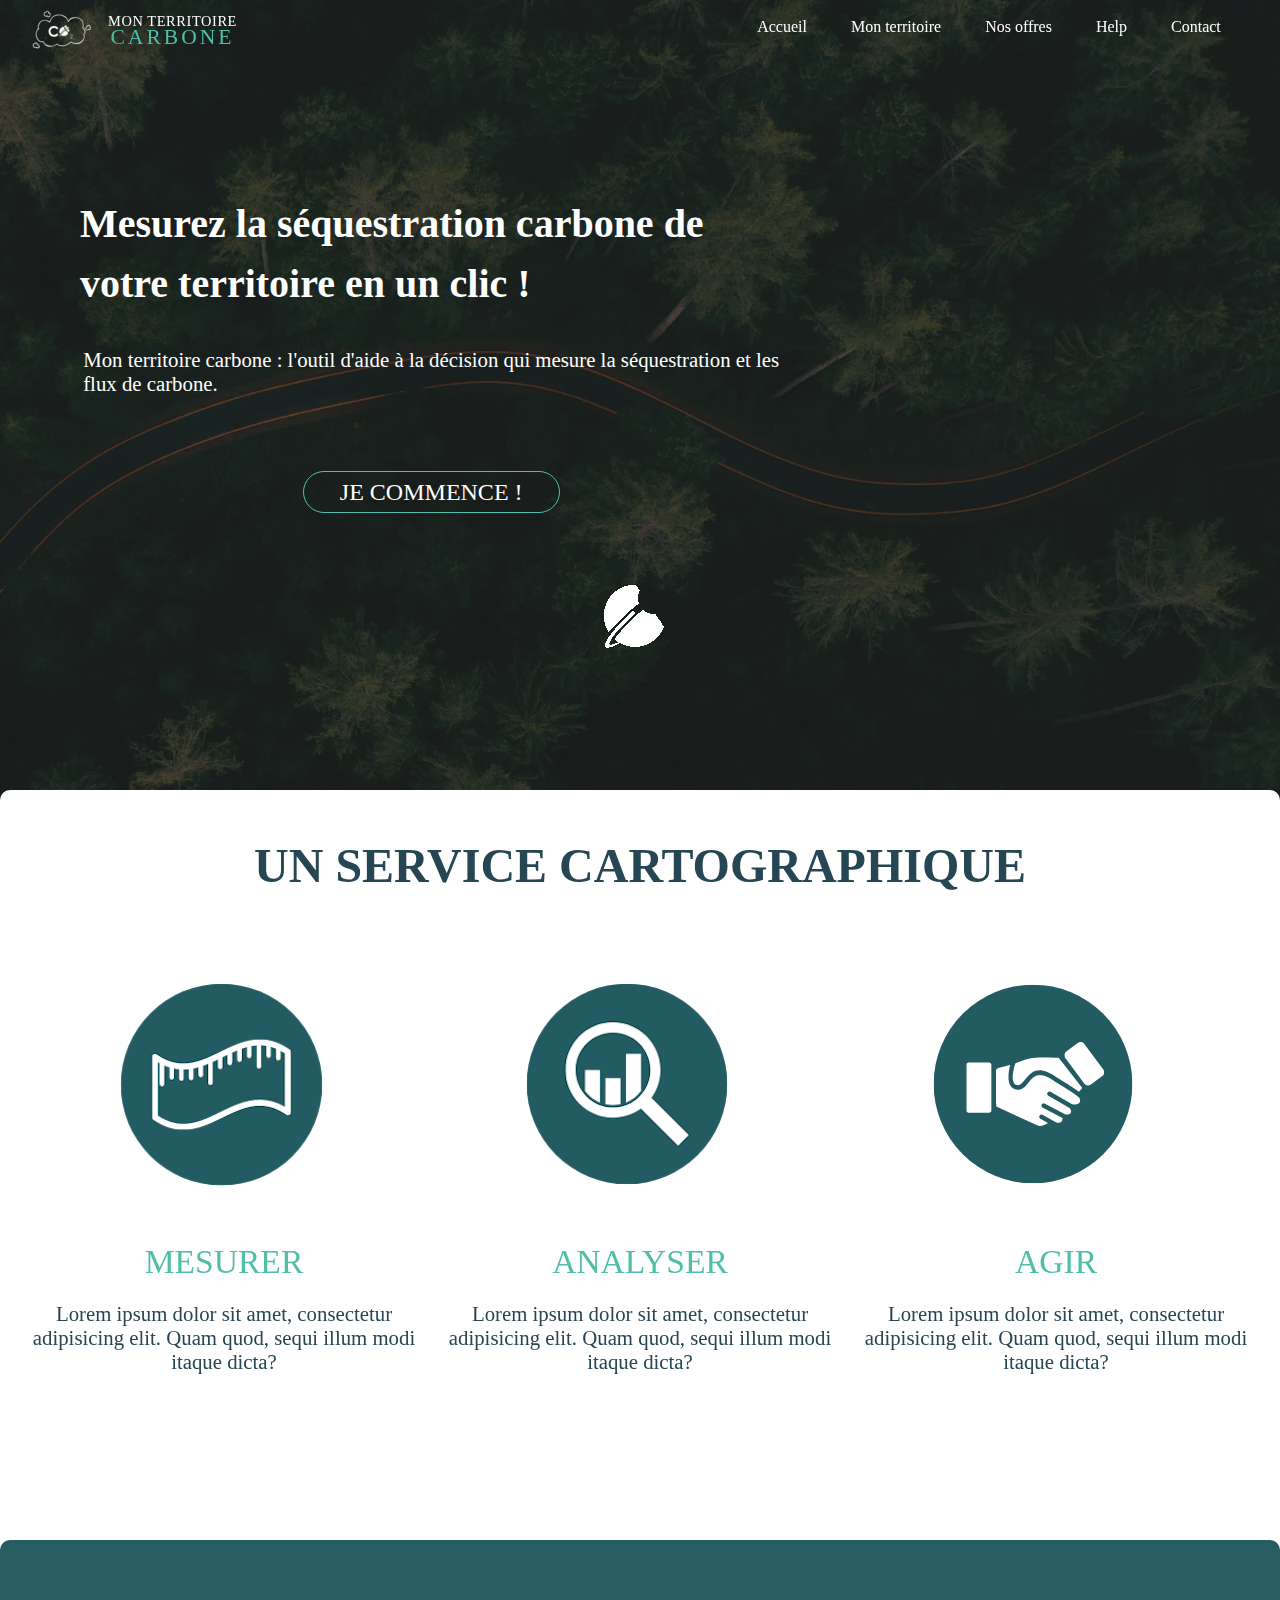
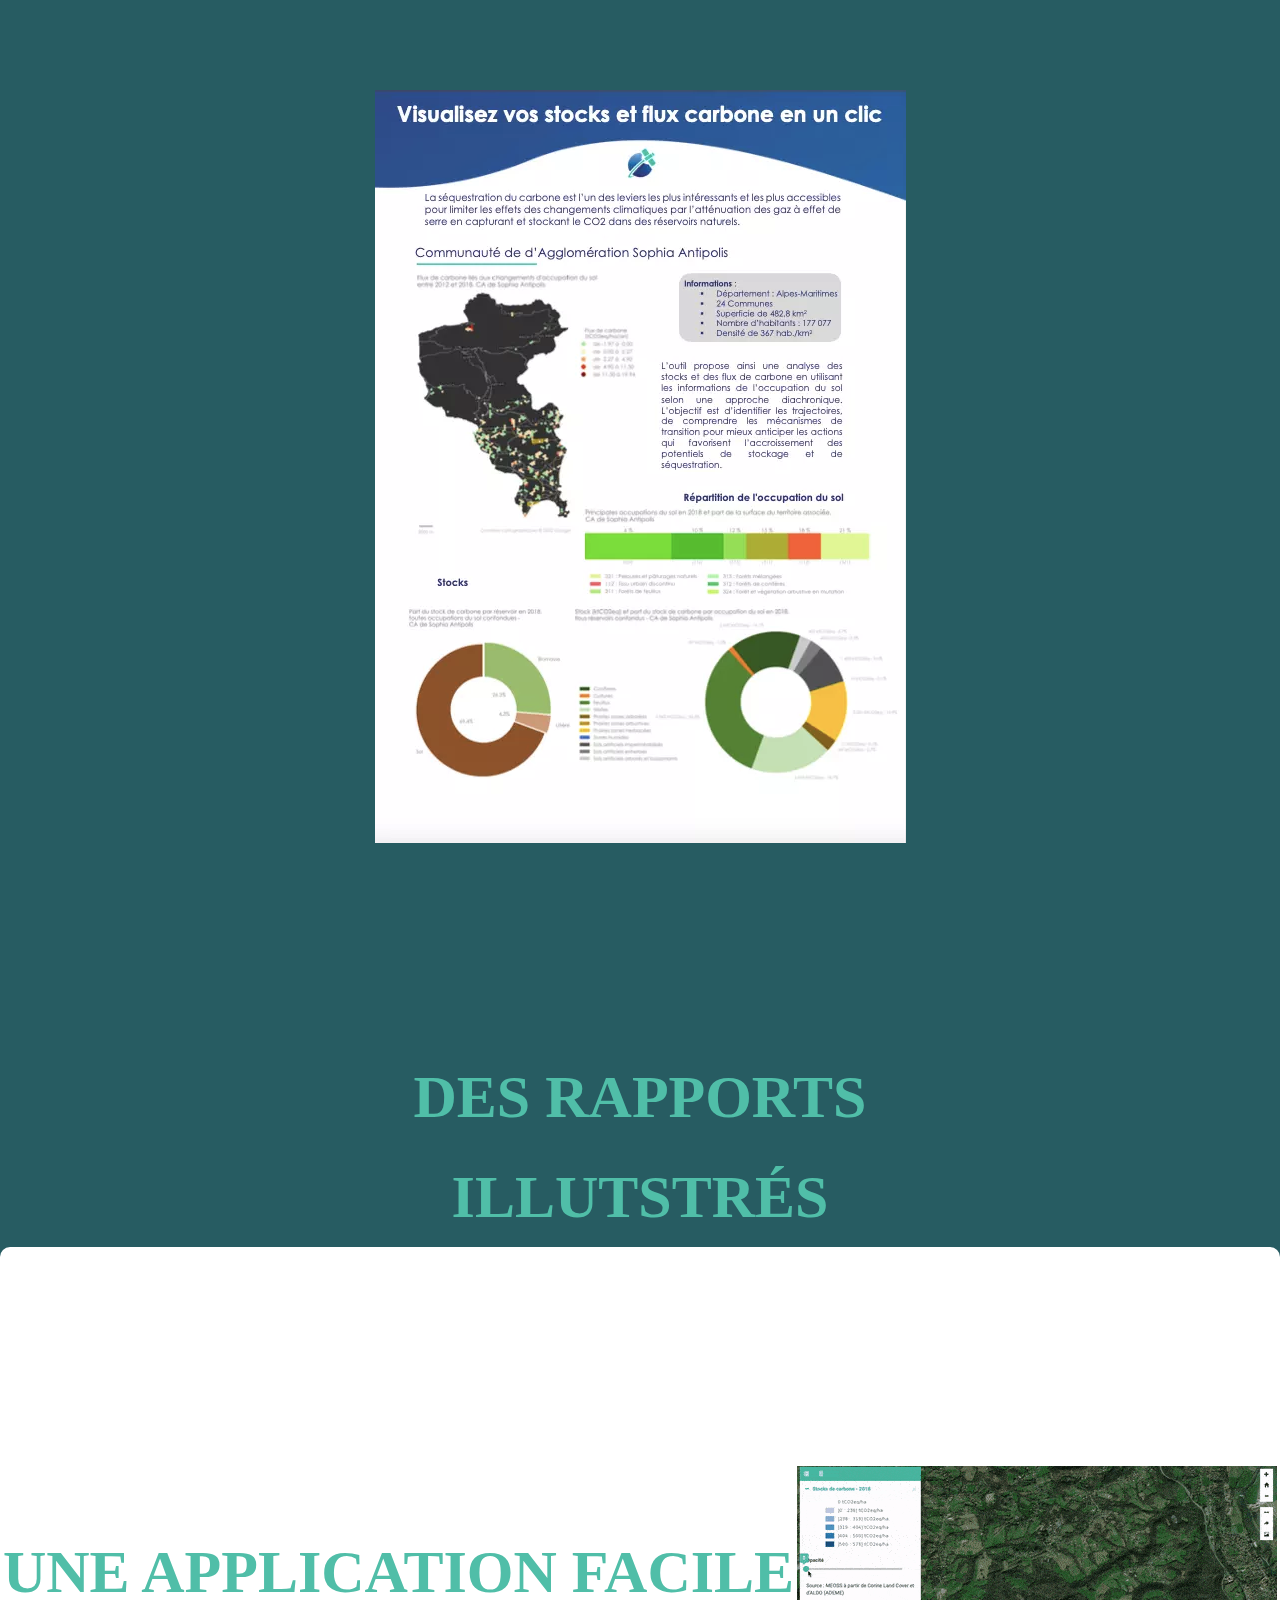
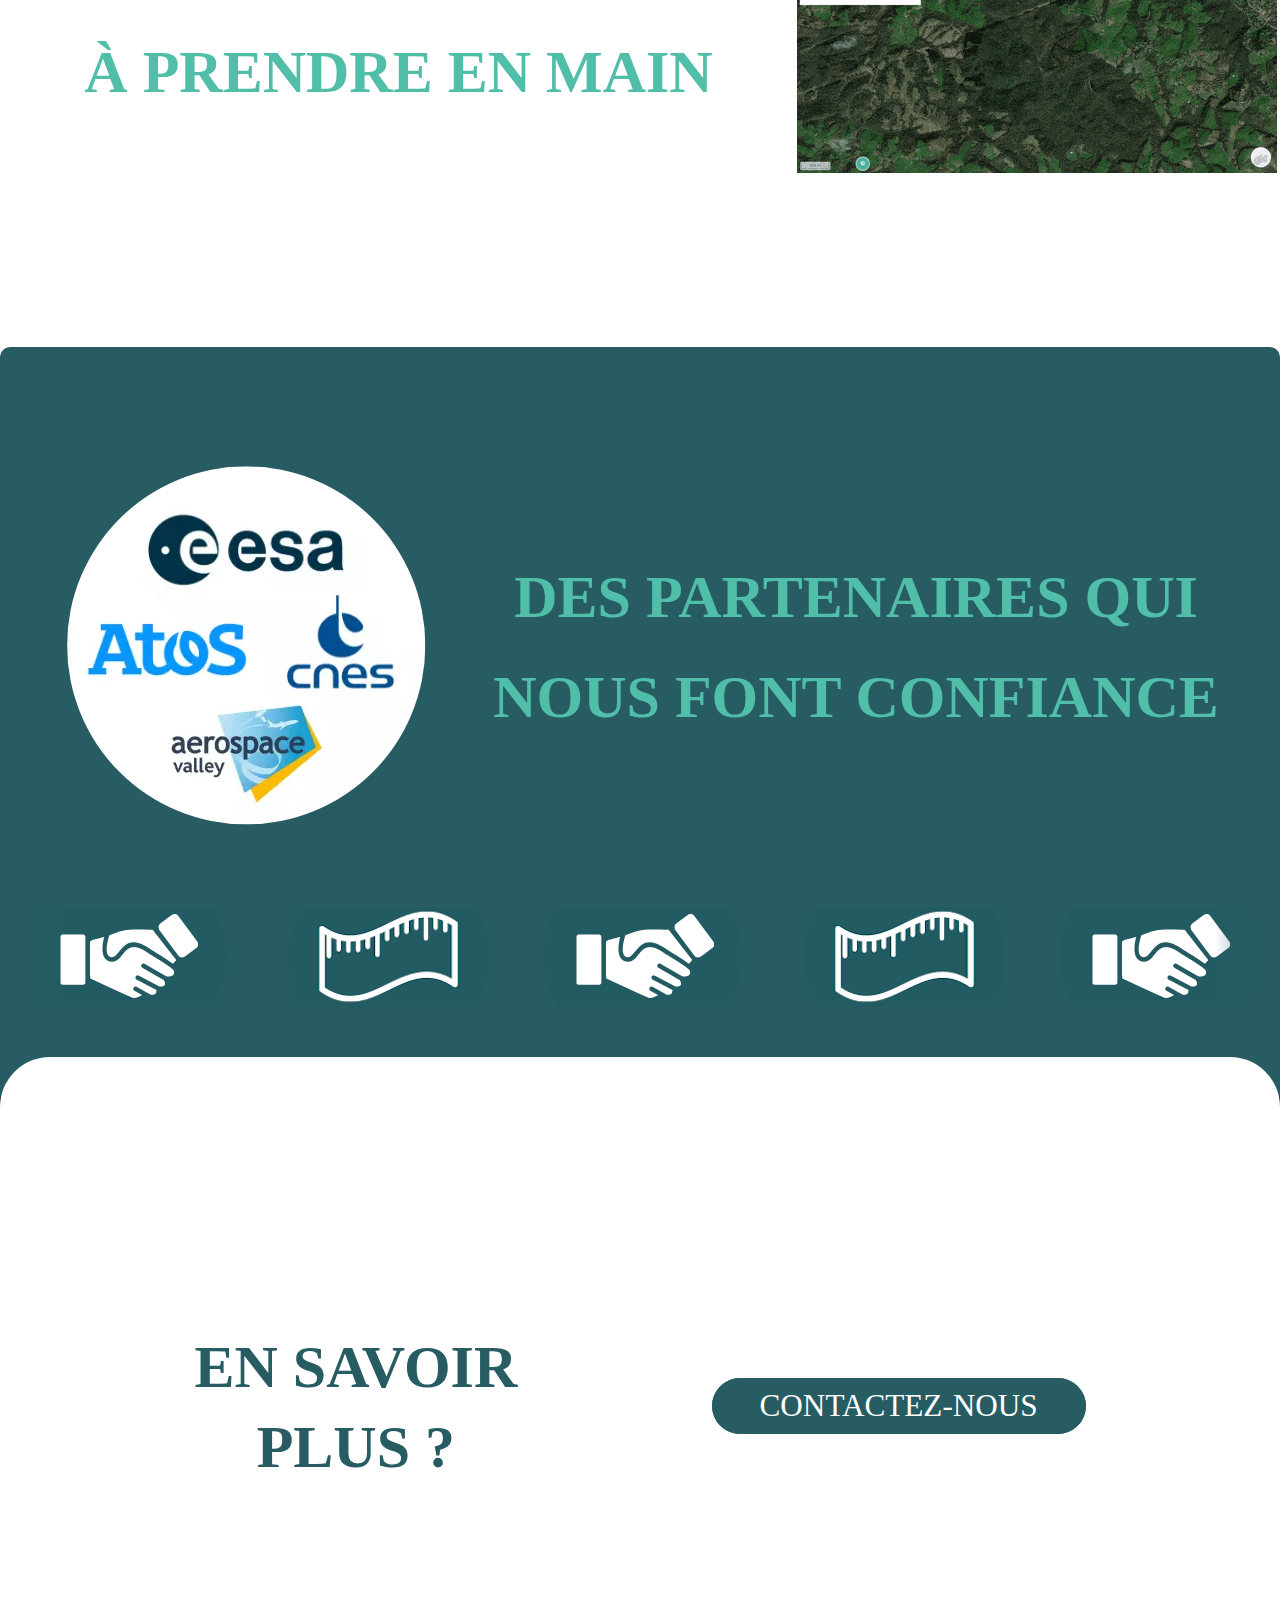
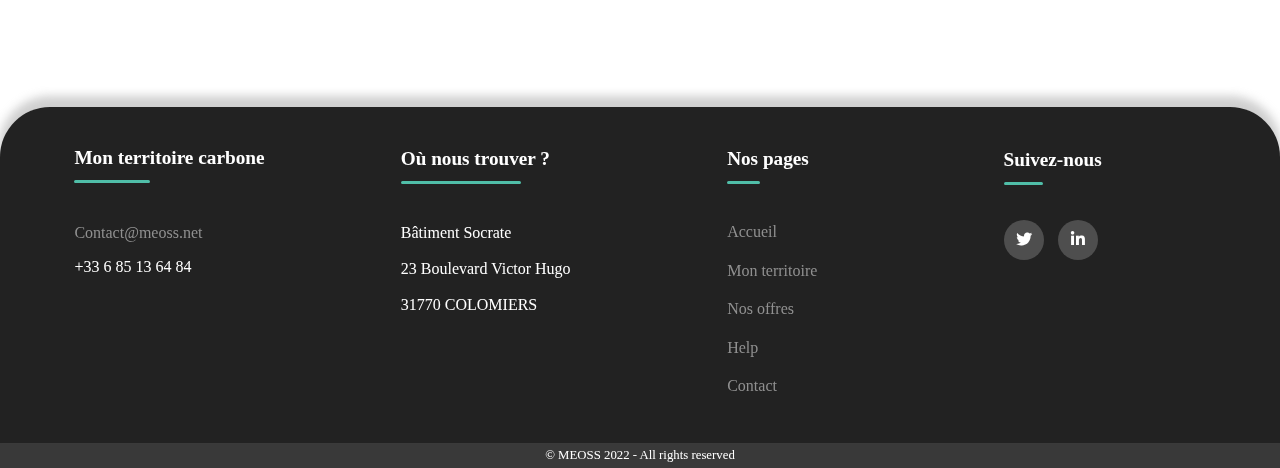
==== commit 02edcd83: "Modification scroll 2# Please enter the commit message for your changes. Lines starting" ====
--- a/index.html
+++ b/index.html
@@ -109,10 +109,10 @@
       <div class="brand-wheel">
         <div class="brand-slide">
           <div class="logo-div">
-            <img alt="#" src="Images/Pictogramme-agir.png"> try
-          </div>
-          <div class="logo-div">
-            <img alt="#" src="Images/Pictogramme-mesurer.png"> try
+            <img alt="#" src="Images/Pictogramme-agir.png">
+          </div>
+          <div class="logo-div">
+            <img alt="#" src="Images/Pictogramme-mesurer.png">
           </div>
           <div class="logo-div">
             <img alt="#" src="Images/Pictogramme-agir.png">
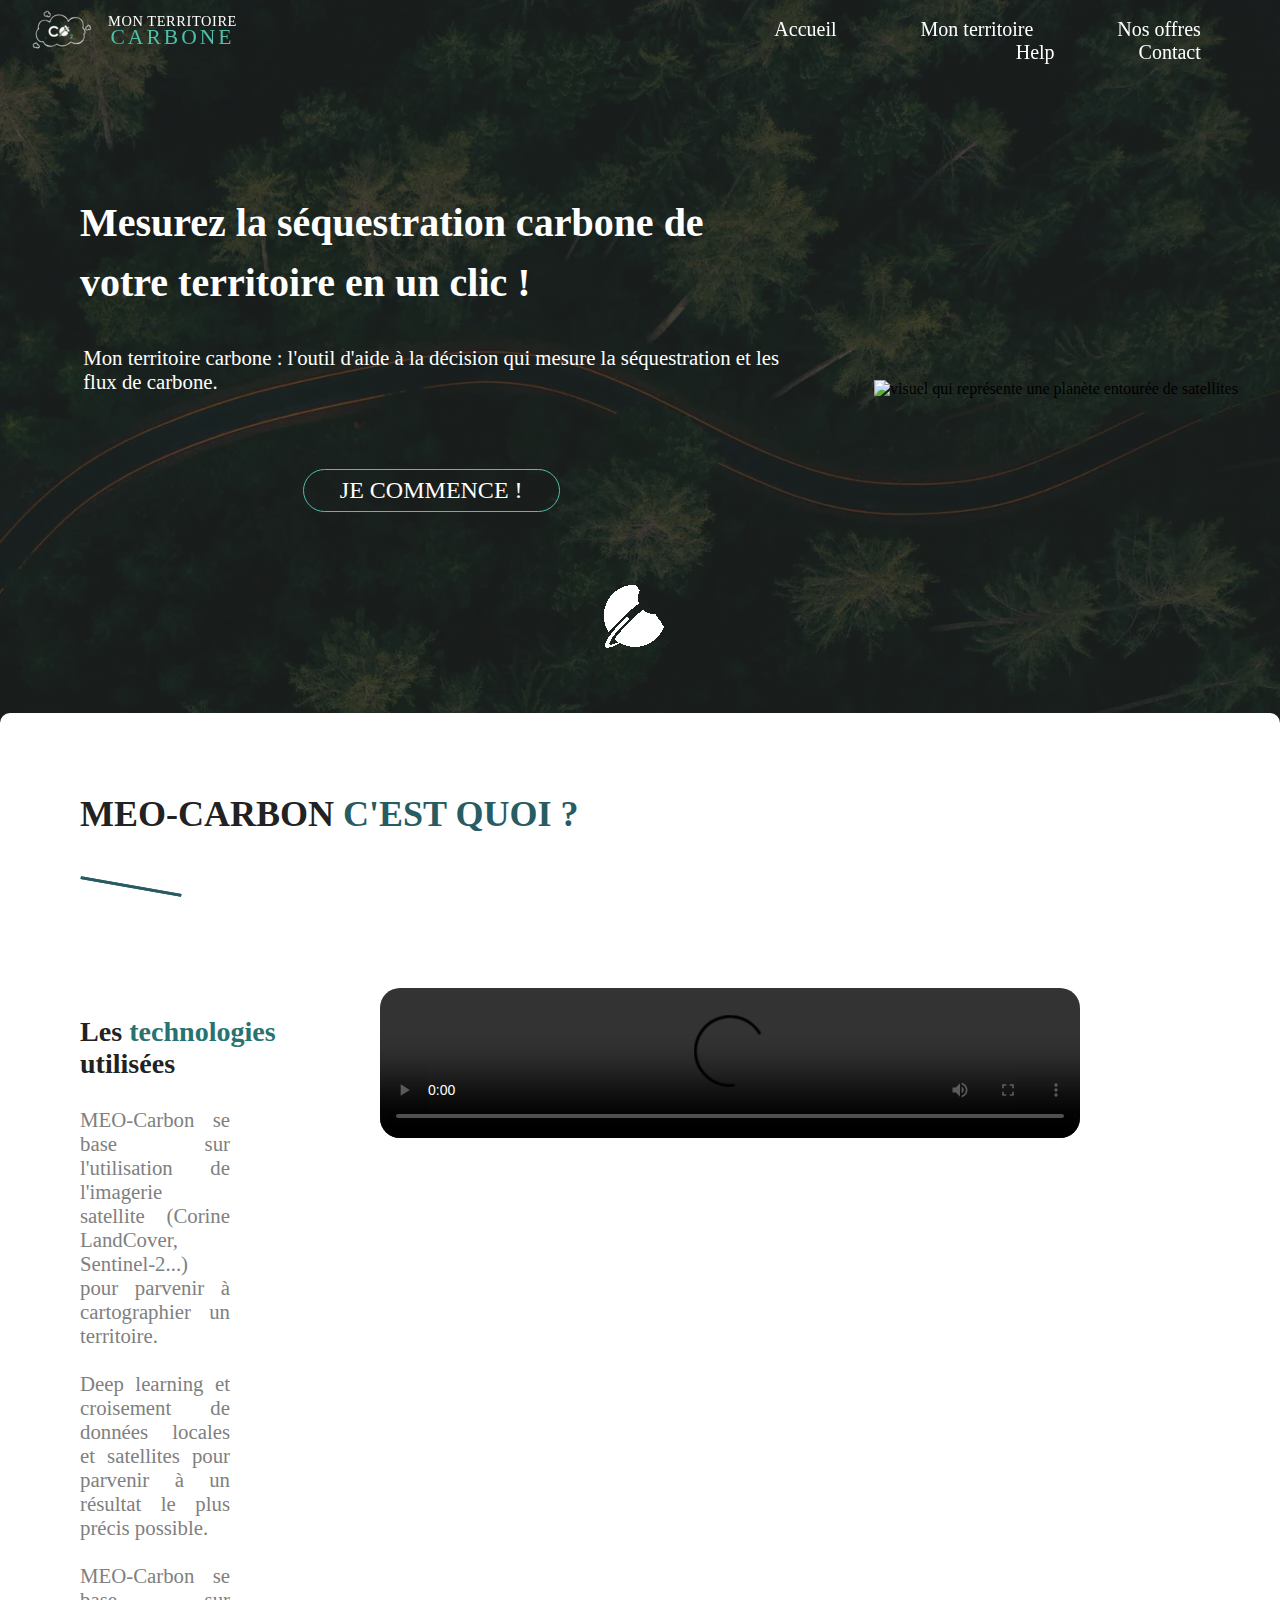
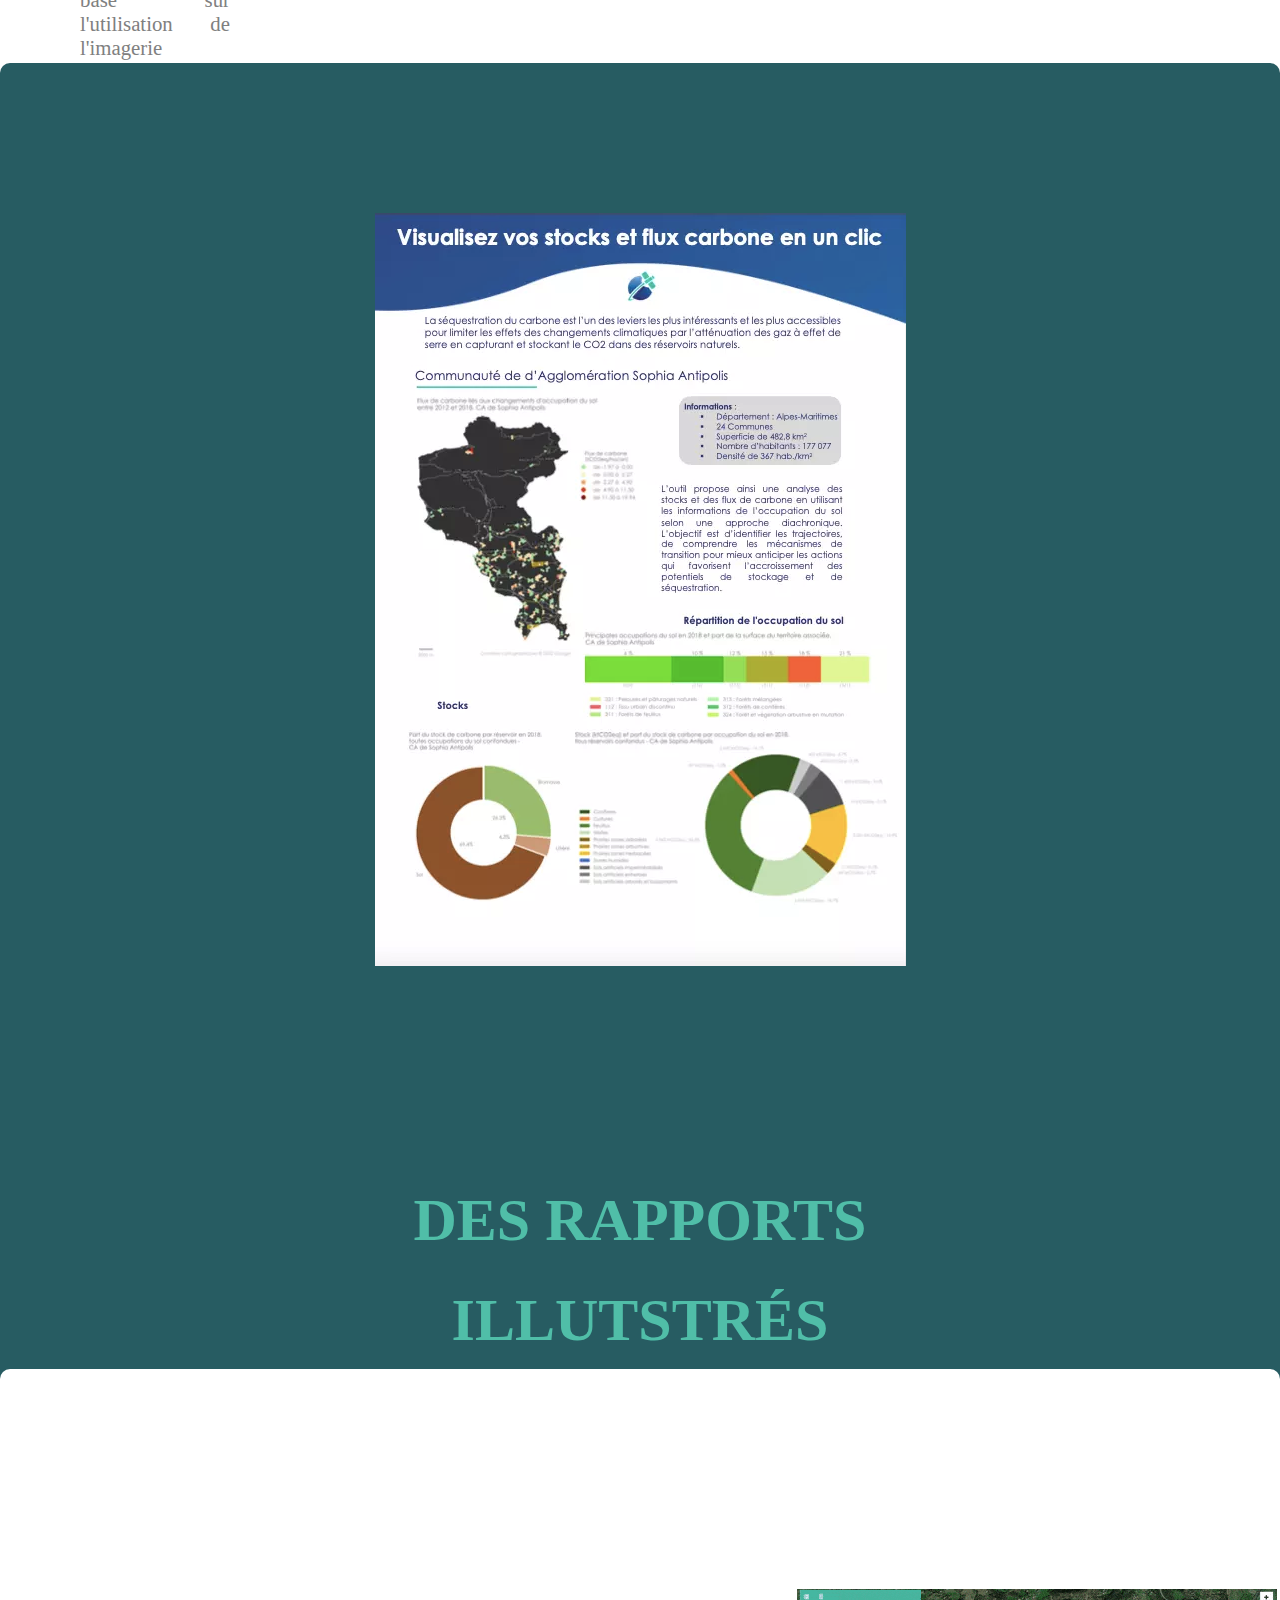
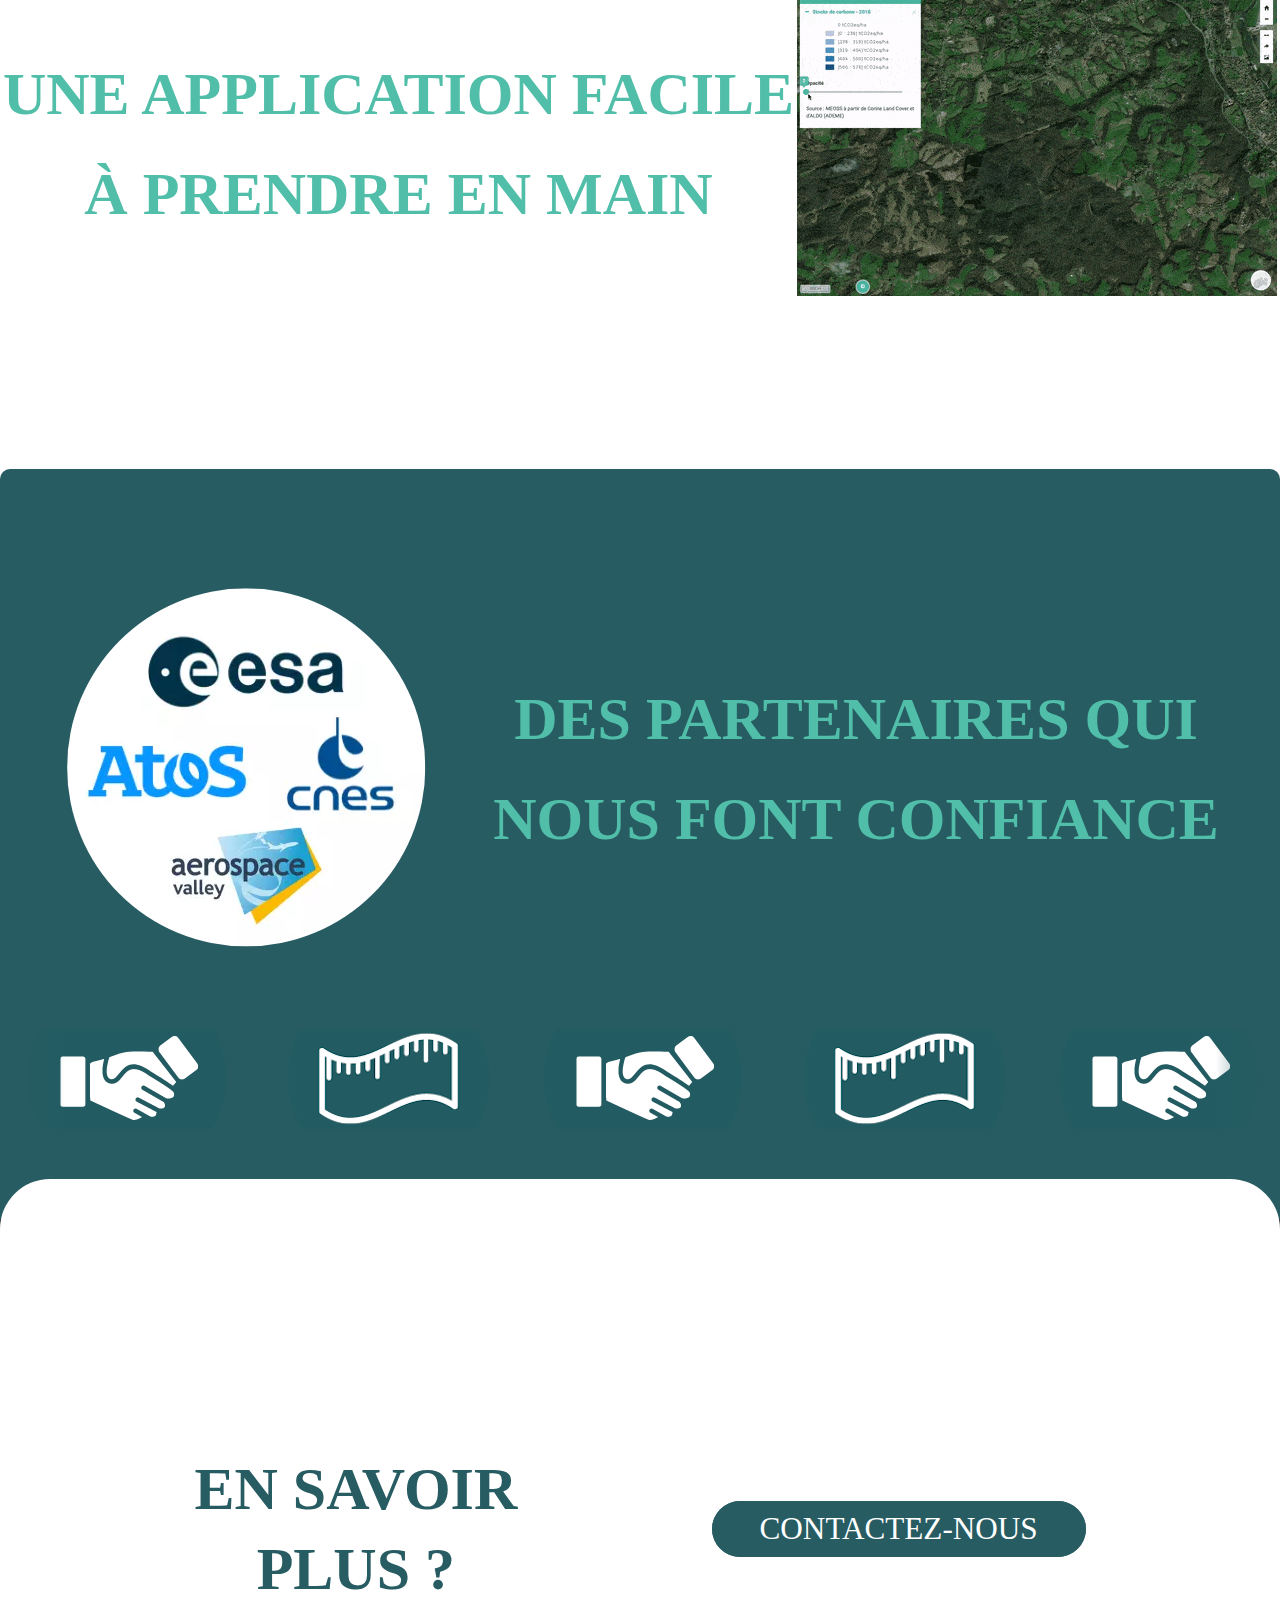
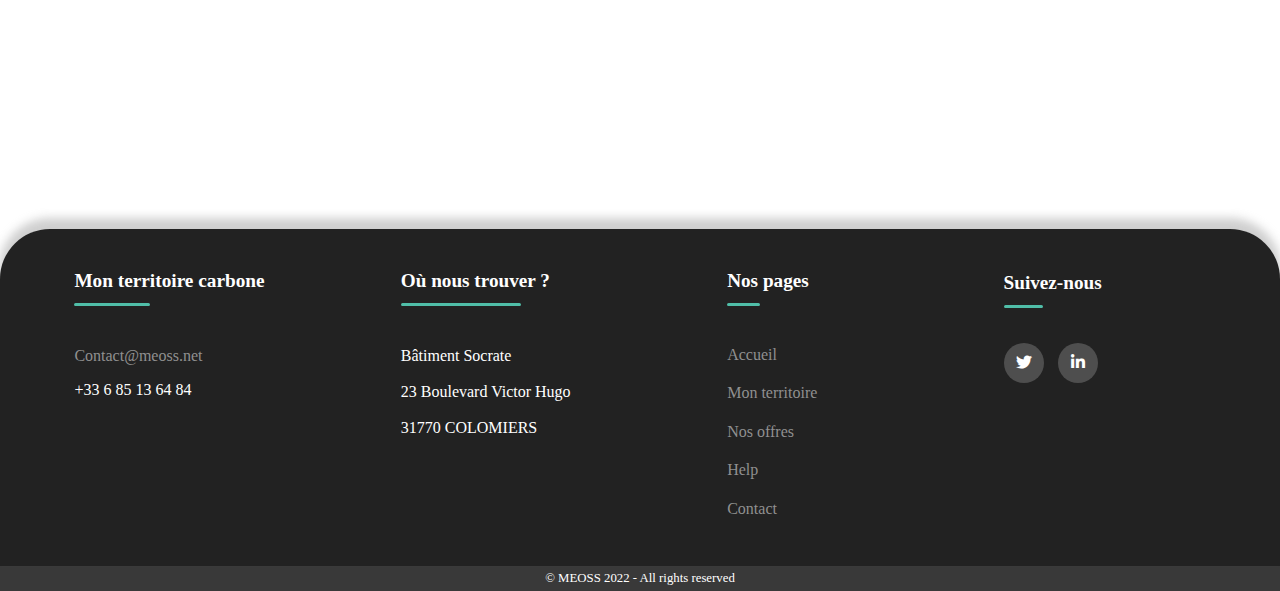
==== commit a4866f9d: "visuel accueil" ====
--- a/index.html
+++ b/index.html
@@ -41,46 +41,30 @@
       </div>
       <div class="picto-accueil">
           <!-- <img src="Images/Picto-accueil-meo-carbon.webp" alt="Planète illustrant l'outil MEO-Carbon"> -->
-          <iframe width='100%' height='400px' src="https://api.mapbox.com/styles/v1/nicomeoss/cl8eld4bv00js14ntm2nejqqa/draft.html?title=false&access_token=pk.eyJ1Ijoibmljb21lb3NzIiwiYSI6ImNreWsxOWJ4OTA5ZmMyb3BueDR2a3Rkc3YifQ.FLe6NTxadJf75AckF2XH_w&zoomwheel=false#1.02/31.8/4.6" title="Basic" style="border:none;"></iframe>
+          <!-- <iframe width='100%' height='400px' src="https://api.mapbox.com/styles/v1/nicomeoss/cl8eld4bv00js14ntm2nejqqa/draft.html?title=false&access_token=pk.eyJ1Ijoibmljb21lb3NzIiwiYSI6ImNreWsxOWJ4OTA5ZmMyb3BueDR2a3Rkc3YifQ.FLe6NTxadJf75AckF2XH_w&zoomwheel=false#1.02/31.8/4.6" title="Basic" style="border:none;"></iframe> -->
+          <img src="Images/planete_accueil.webp" alt="visuel qui représente une planète entourée de satellites">
       </div>
   </Section>
   <section class="produit">
-    <H2 class="pres-produit">UN SERVICE CARTOGRAPHIQUE</H2>
-    <div class="picto-produit">
-      <div class="picto-mesurer">
-        <img src="Images/Pictogramme-mesurer.png" alt="Pictogramme illustrant une règle">
-      </div>
-      <div class="picto-analyser">
-        <img src="Images/Pictogramme-analyser.png" alt="Pictogramme illustrant l'analyse">
-      </div>
-      <div class="picto-agir">
-        <img src="Images/Pictogramme-agir.png" alt="Pictogramme d'un serrage de main">
-      </div>
-    </div>
-    <div class="car-produit">
-      <div class="mesurer">Mesurer</div>
-      <div class="analyser">Analyser</div>
-      <div class="agir">Agir</div>
-    </div>
-    <div class="des-produit">
-      <div class="mesurer-des">
-        <p>Lorem ipsum dolor sit amet, consectetur adipisicing elit. Quam quod, sequi illum modi itaque dicta?</p>
-      </div>
-      <div class="analyser-des">
-        <p>Lorem ipsum dolor sit amet, consectetur adipisicing elit. Quam quod, sequi illum modi itaque dicta?</p>
-      </div>
-      <div class="agir-des">
-        <p>Lorem ipsum dolor sit amet, consectetur adipisicing elit. Quam quod, sequi illum modi itaque dicta?</p>
-      </div>
-    </div>
-
+    <h2 class="title-produit">MEO-Carbon <font color="#275c62">c'est quoi ?</font></h2>
+    <hr class="after-title-produit" width="100px" align="left" color="#275c62" size="3px">
+    <div class="container-produit">
+      <div class="texte-produit">
+        <h3>Les <font color="287271">technologies</font> utilisées</h3>
+        <p class="paragraph-produit">MEO-Carbon se base sur l'utilisation de l'imagerie satellite (Corine LandCover, Sentinel-2...) pour parvenir à cartographier un territoire.<br><br>
+        Deep learning et croisement de données locales et satellites pour parvenir à un résultat le plus précis possible.<br><br>
+        MEO-Carbon se base sur l'utilisation de l'imagerie satellite (Corine LandCover, Sentinel-2...) pour parvenir à cartographier un territoire.<br><br>
+        Deep learning et croisement de données locales et satellites pour parvenir à un résultat le plus précis possible.</p>
+      </div>
+    <div class="iframe-produit">
+      <video controls width="700px" class="video-meo-carbon">
+        <source src="Videos/test_video.webm" type="video/webm">
+      </video>
+      <!-- <iframe width="900" height="500" style="border-radius:10px; border: 0" frameborder="0" allowfullscreen src="//umap.openstreetmap.fr/fr/map/carte-sans-nom_794182?scaleControl=false&miniMap=false&scrollWheelZoom=false&zoomControl=true&allowEdit=false&moreControl=true&searchControl=null&tilelayersControl=null&embedControl=null&datalayersControl=true&onLoadPanel=undefined&captionBar=false"></iframe>
+      <p><a href="//umap.openstreetmap.fr/fr/map/carte-sans-nom_794182">Voir en plein écran</a></p> -->
+    </div>
   </section>
   <section class="rapport">
-    <!-- <div class="custom-shape-divider-top-1659364946">
-      <svg data-name="Layer 1" xmlns="http://www.w3.org/2000/svg" viewBox="0 0 1200 120" preserveAspectRatio="none">
-          <path d="M1200 120L0 16.48 0 0 1200 0 1200 120z" class="shape-fill"></path>
-      </svg>
-    </div> -->
     <div class="image-rapport">
       <img src="Images/Rapport-meo-carbon.webp" alt="Photo du rapport synhthétique MEO-Carbon">
     </div>
--- a/Accueil.css
+++ b/Accueil.css
@@ -1,3 +1,7 @@
+html{
+    scroll-behavior: smooth;
+}
+
 body {
     height: auto;
     background:
@@ -75,9 +79,10 @@
 
 .header-nav a {
     text-decoration: none;
-    margin: 0 20px;
-    color: #fff;
-    position: relative;
+    margin: 0 40px;
+    color: #fff;
+    position: relative;
+    font-size: 20px;
 }
 
 .header-nav a:hover {
@@ -165,13 +170,13 @@
     justify-content: space-evenly;
     flex-flow: row wrap;
     margin-top: 10em;
-    margin-bottom: 150px;
+    margin-bottom: -75px;
 }
 
 .produit{
     background-color: #fff;
-    height: 800px;
-    font-family: "centurygothic";
+    height: 1000px;
+    font-family: "dosis";
     color: #264653;
     font-size: 1.5em;
     margin-top: 200px;
@@ -180,7 +185,7 @@
     z-index: 1;
 }
 
-.produit h2 {
+/*.produit h2 {
     display: flex;
     justify-content: center;
     padding-top: 1em;
@@ -303,6 +308,43 @@
 
 .custom-shape-divider-top-1659364946 .shape-fill {
     fill: #FFFFFF;
+}*/
+
+.produit h2{
+    color: #222222;
+    padding: 80px 0 0 80px;
+    text-transform: uppercase;
+}
+
+.container-produit{
+    display: flex;
+    flex-direction: row;
+}
+
+.after-title-produit{
+    margin: 50px 0 0 80px;
+    transform: rotate(10deg);
+}
+
+.texte-produit h3{
+    color: #222222;
+    padding: 100px 0 0 80px;
+}
+
+.paragraph-produit{
+    color: grey;
+    padding: 0 100px 0 80px;
+    font-family: "dosis";
+    font-weight: 310;
+    text-align: justify;
+}
+
+.iframe-produit{
+    padding: 100px 200px 50px 50px;
+}
+
+.video-meo-carbon{
+    border-radius: 20px;
 }
 
 .rapport{
@@ -402,7 +444,7 @@
   .container {
     border-bottom: 0px solid black;
   }
-  
+
   .brand-wheel {
     flex-direction: row;
     align-items: center;
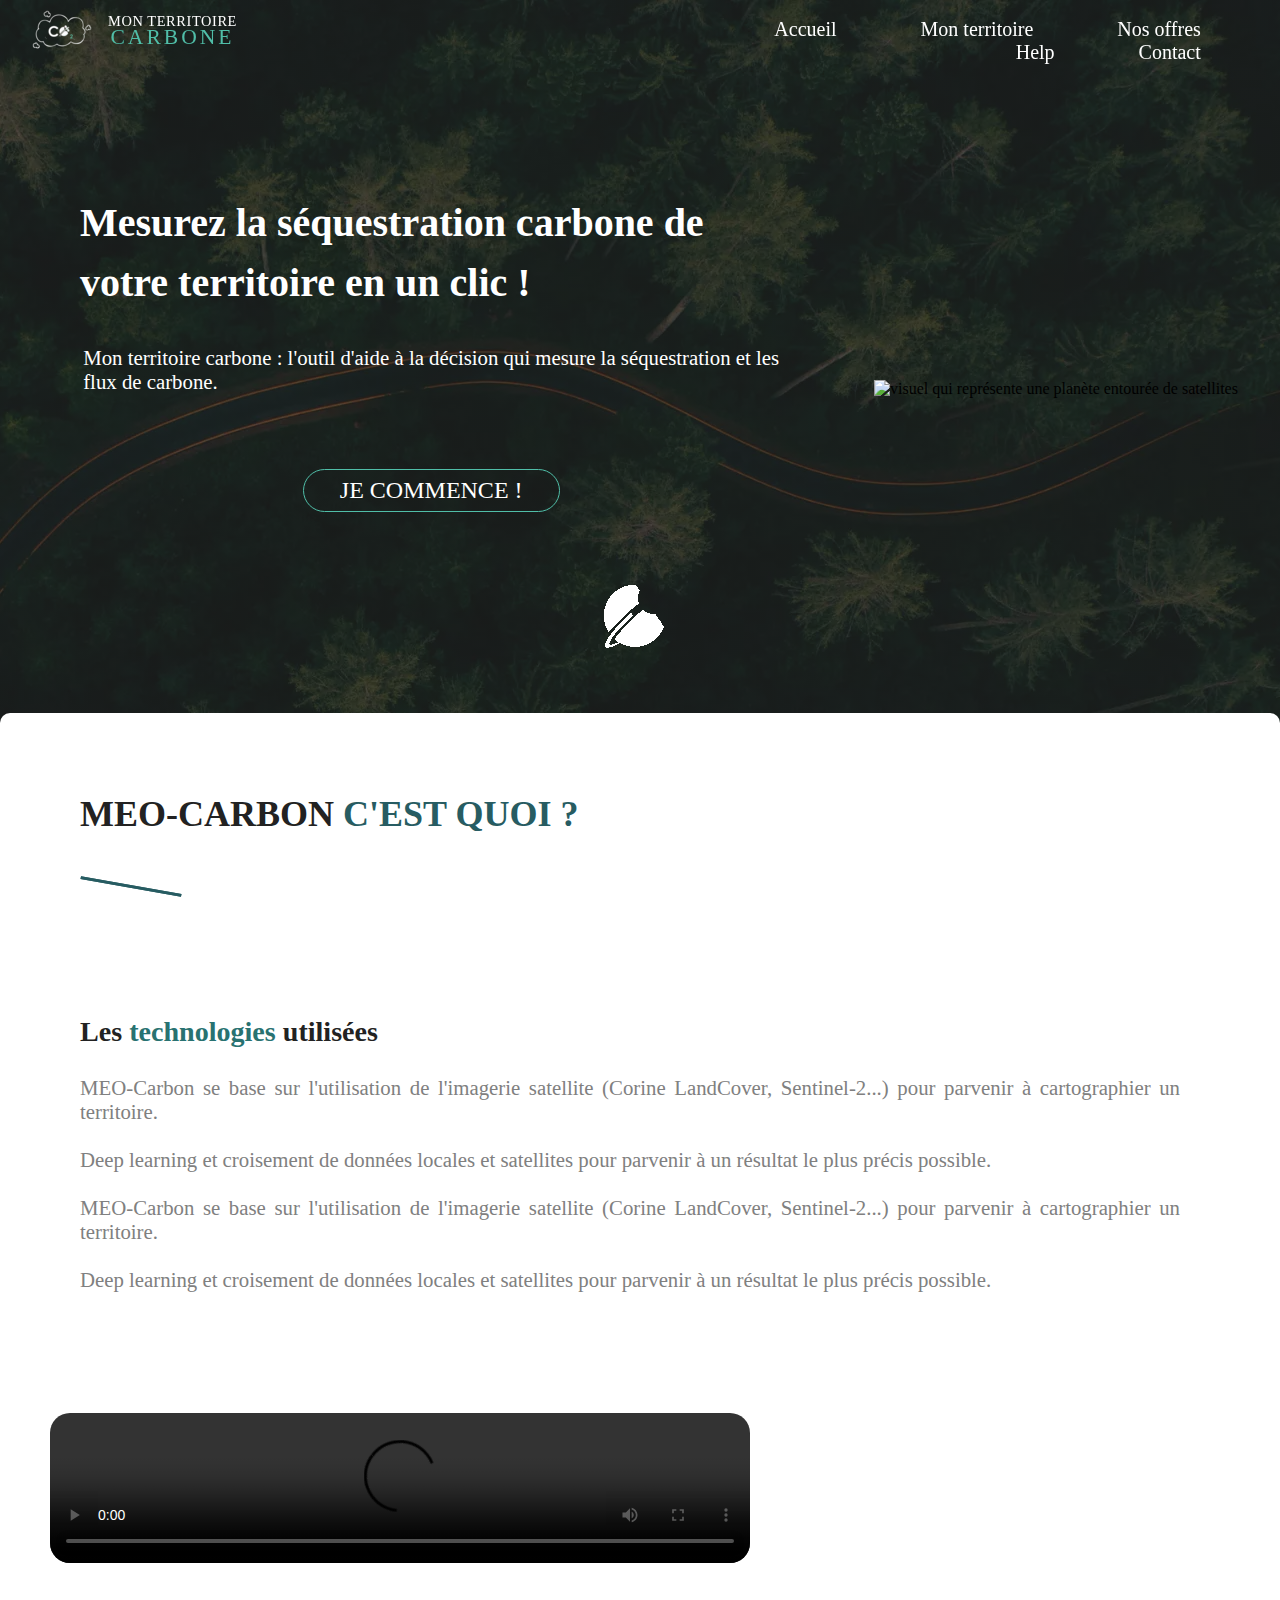
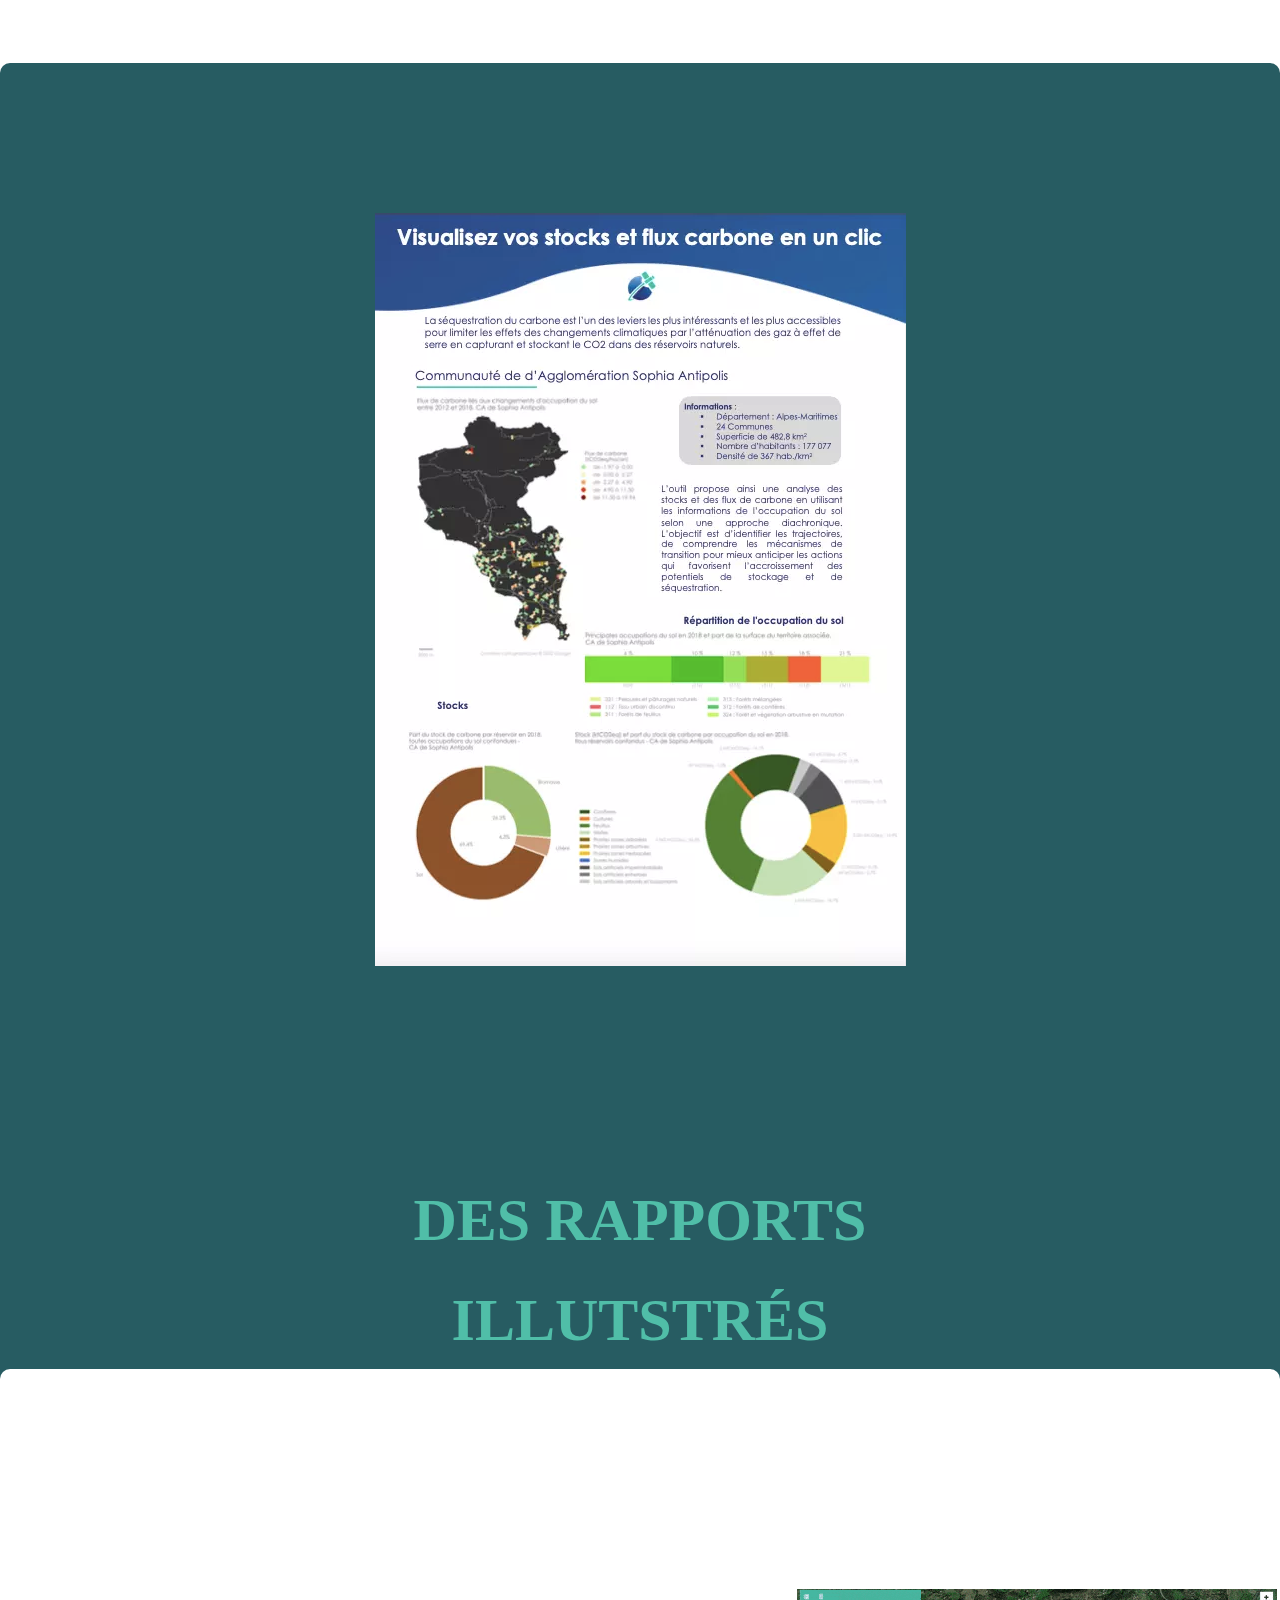
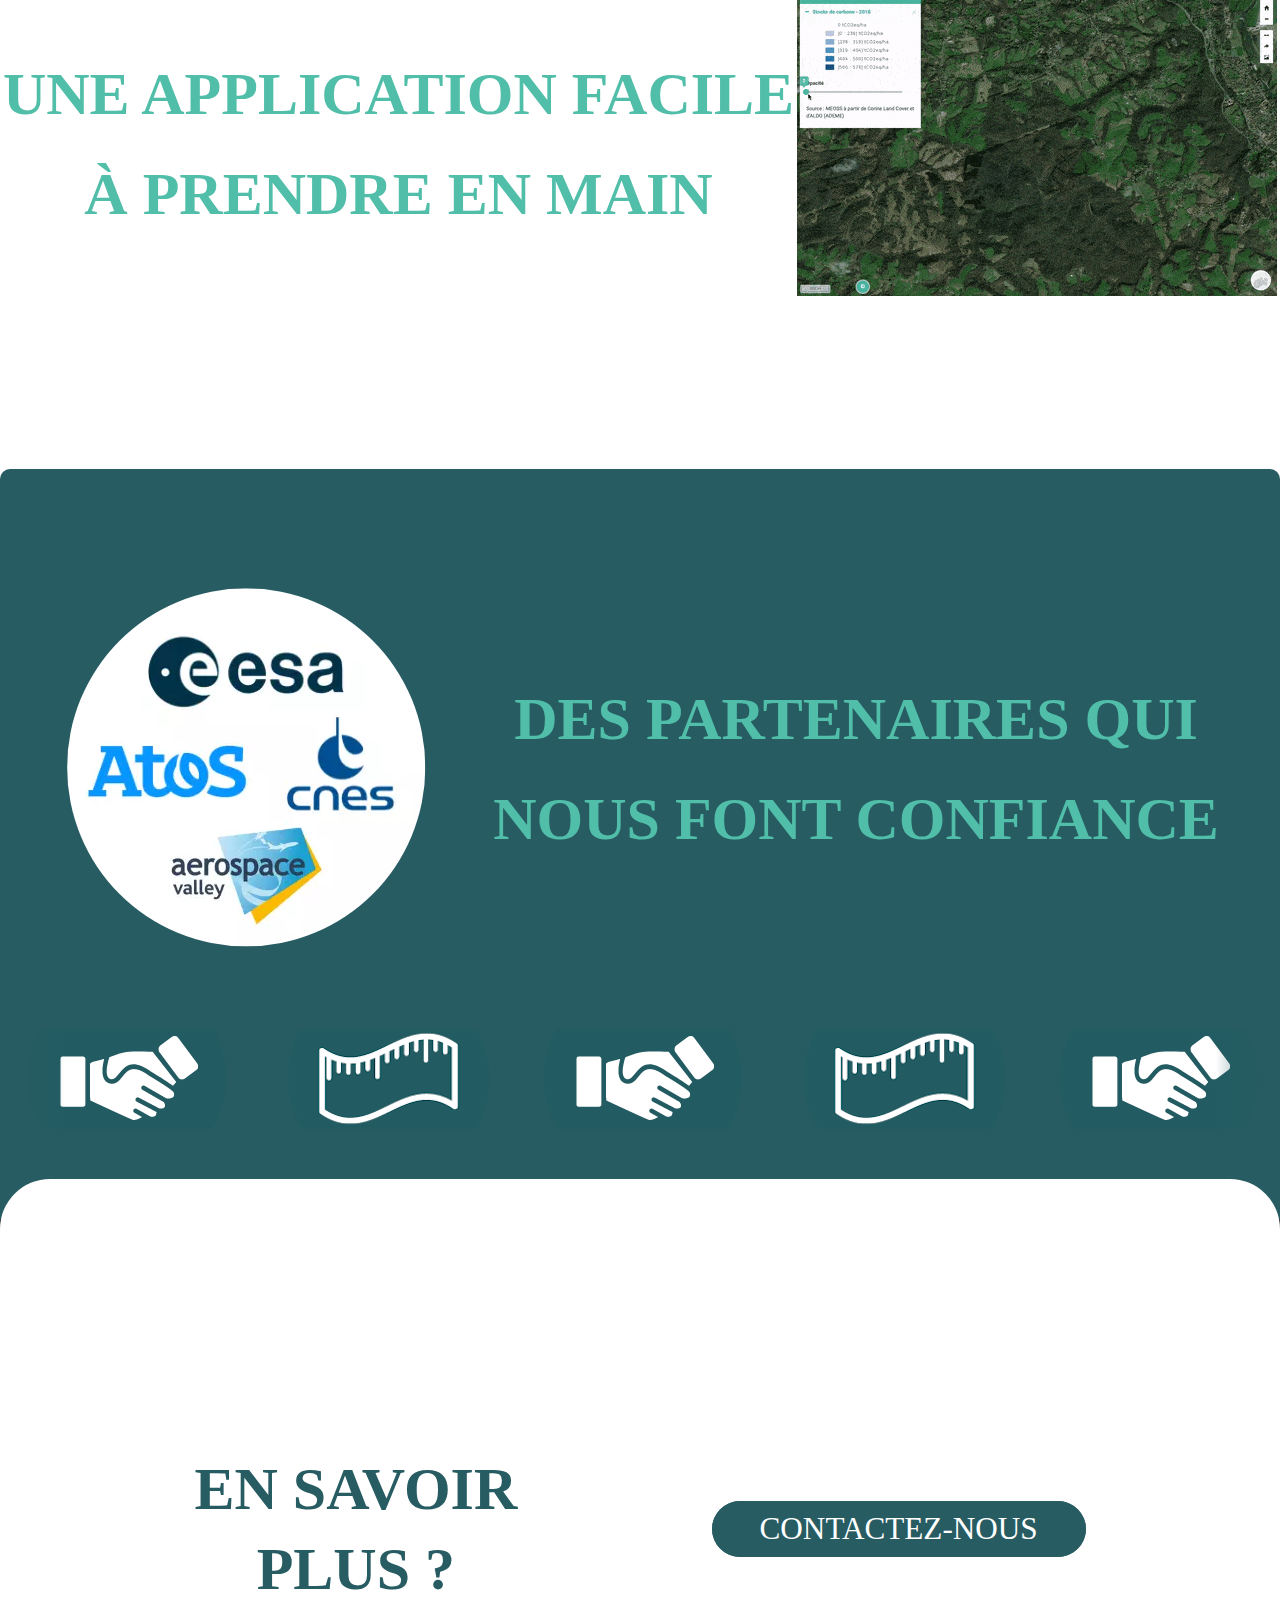
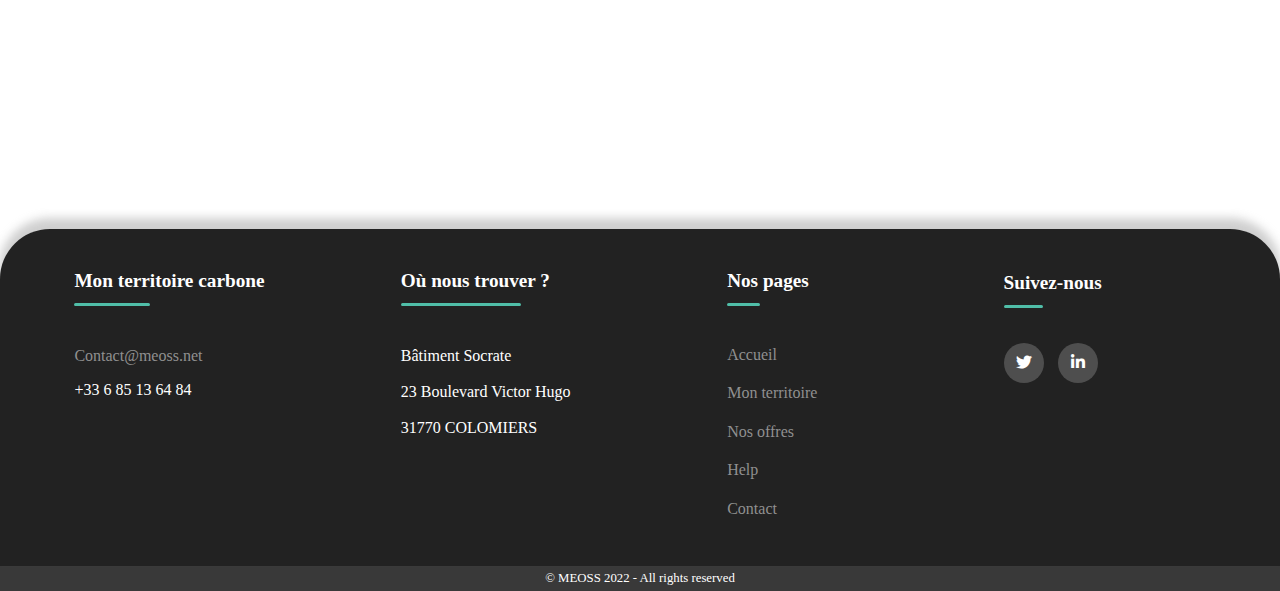
==== commit 32151203: "image accueil" ====
--- a/index.html
+++ b/index.html
@@ -42,7 +42,7 @@
       <div class="picto-accueil">
           <!-- <img src="Images/Picto-accueil-meo-carbon.webp" alt="Planète illustrant l'outil MEO-Carbon"> -->
           <!-- <iframe width='100%' height='400px' src="https://api.mapbox.com/styles/v1/nicomeoss/cl8eld4bv00js14ntm2nejqqa/draft.html?title=false&access_token=pk.eyJ1Ijoibmljb21lb3NzIiwiYSI6ImNreWsxOWJ4OTA5ZmMyb3BueDR2a3Rkc3YifQ.FLe6NTxadJf75AckF2XH_w&zoomwheel=false#1.02/31.8/4.6" title="Basic" style="border:none;"></iframe> -->
-          <img src="Images/planete_accueil.webp" alt="visuel qui représente une planète entourée de satellites">
+          <img src="/Images/planete_accueil.webp" alt="visuel qui représente une planète entourée de satellites">
       </div>
   </Section>
   <section class="produit">
@@ -56,6 +56,7 @@
         MEO-Carbon se base sur l'utilisation de l'imagerie satellite (Corine LandCover, Sentinel-2...) pour parvenir à cartographier un territoire.<br><br>
         Deep learning et croisement de données locales et satellites pour parvenir à un résultat le plus précis possible.</p>
       </div>
+    </div>
     <div class="iframe-produit">
       <video controls width="700px" class="video-meo-carbon">
         <source src="Videos/test_video.webm" type="video/webm">
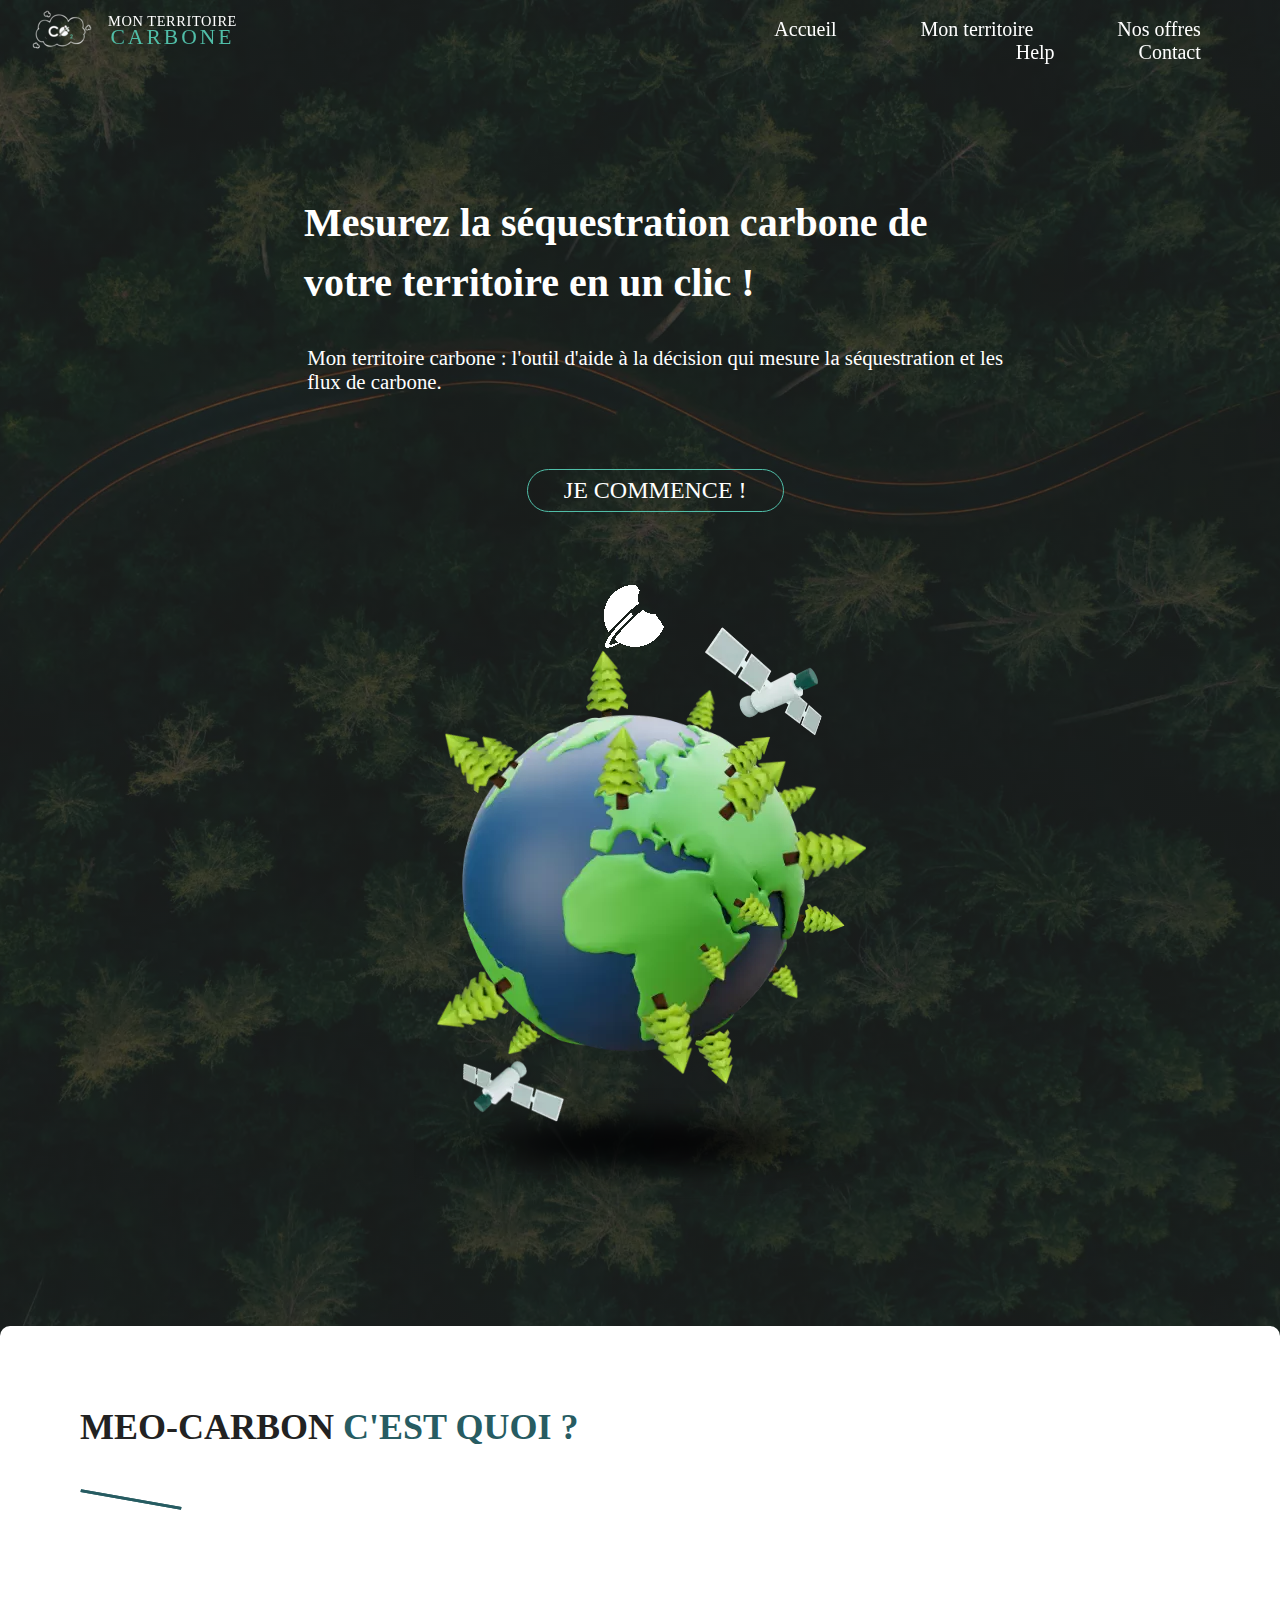
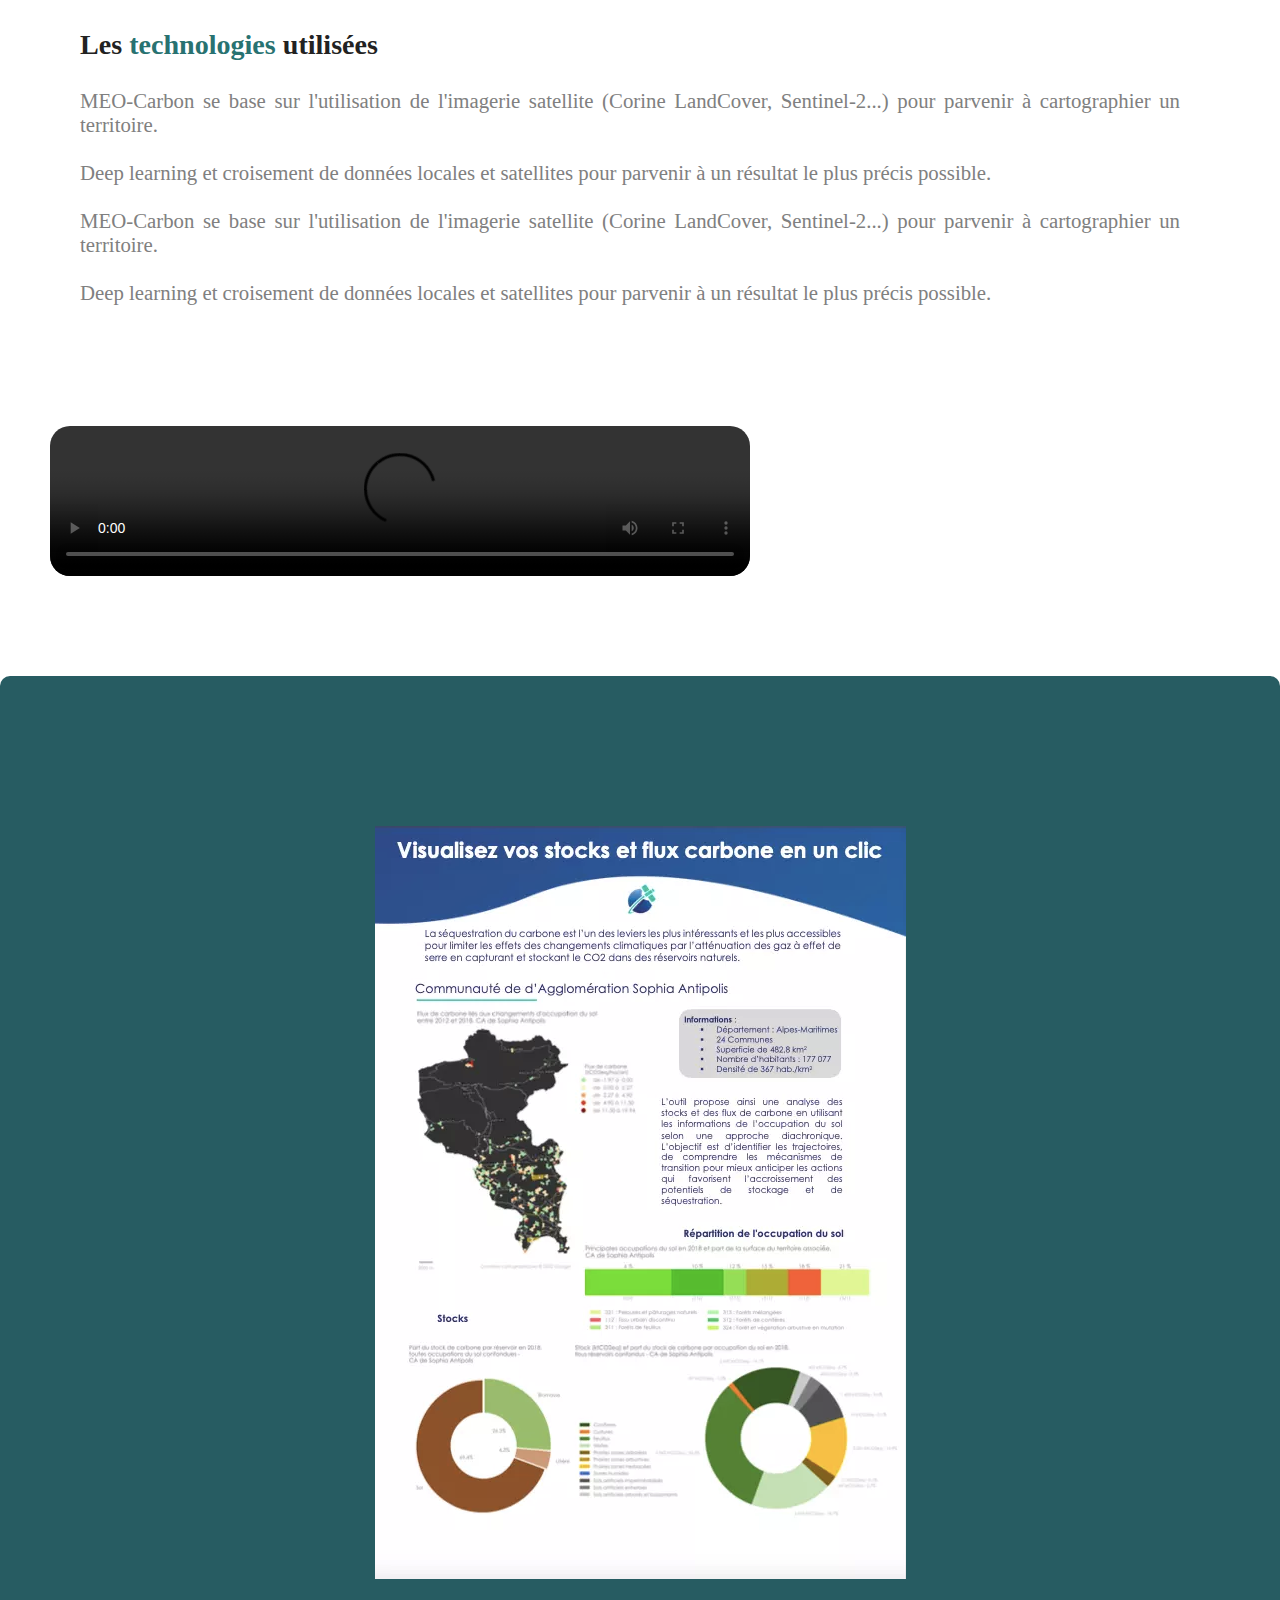
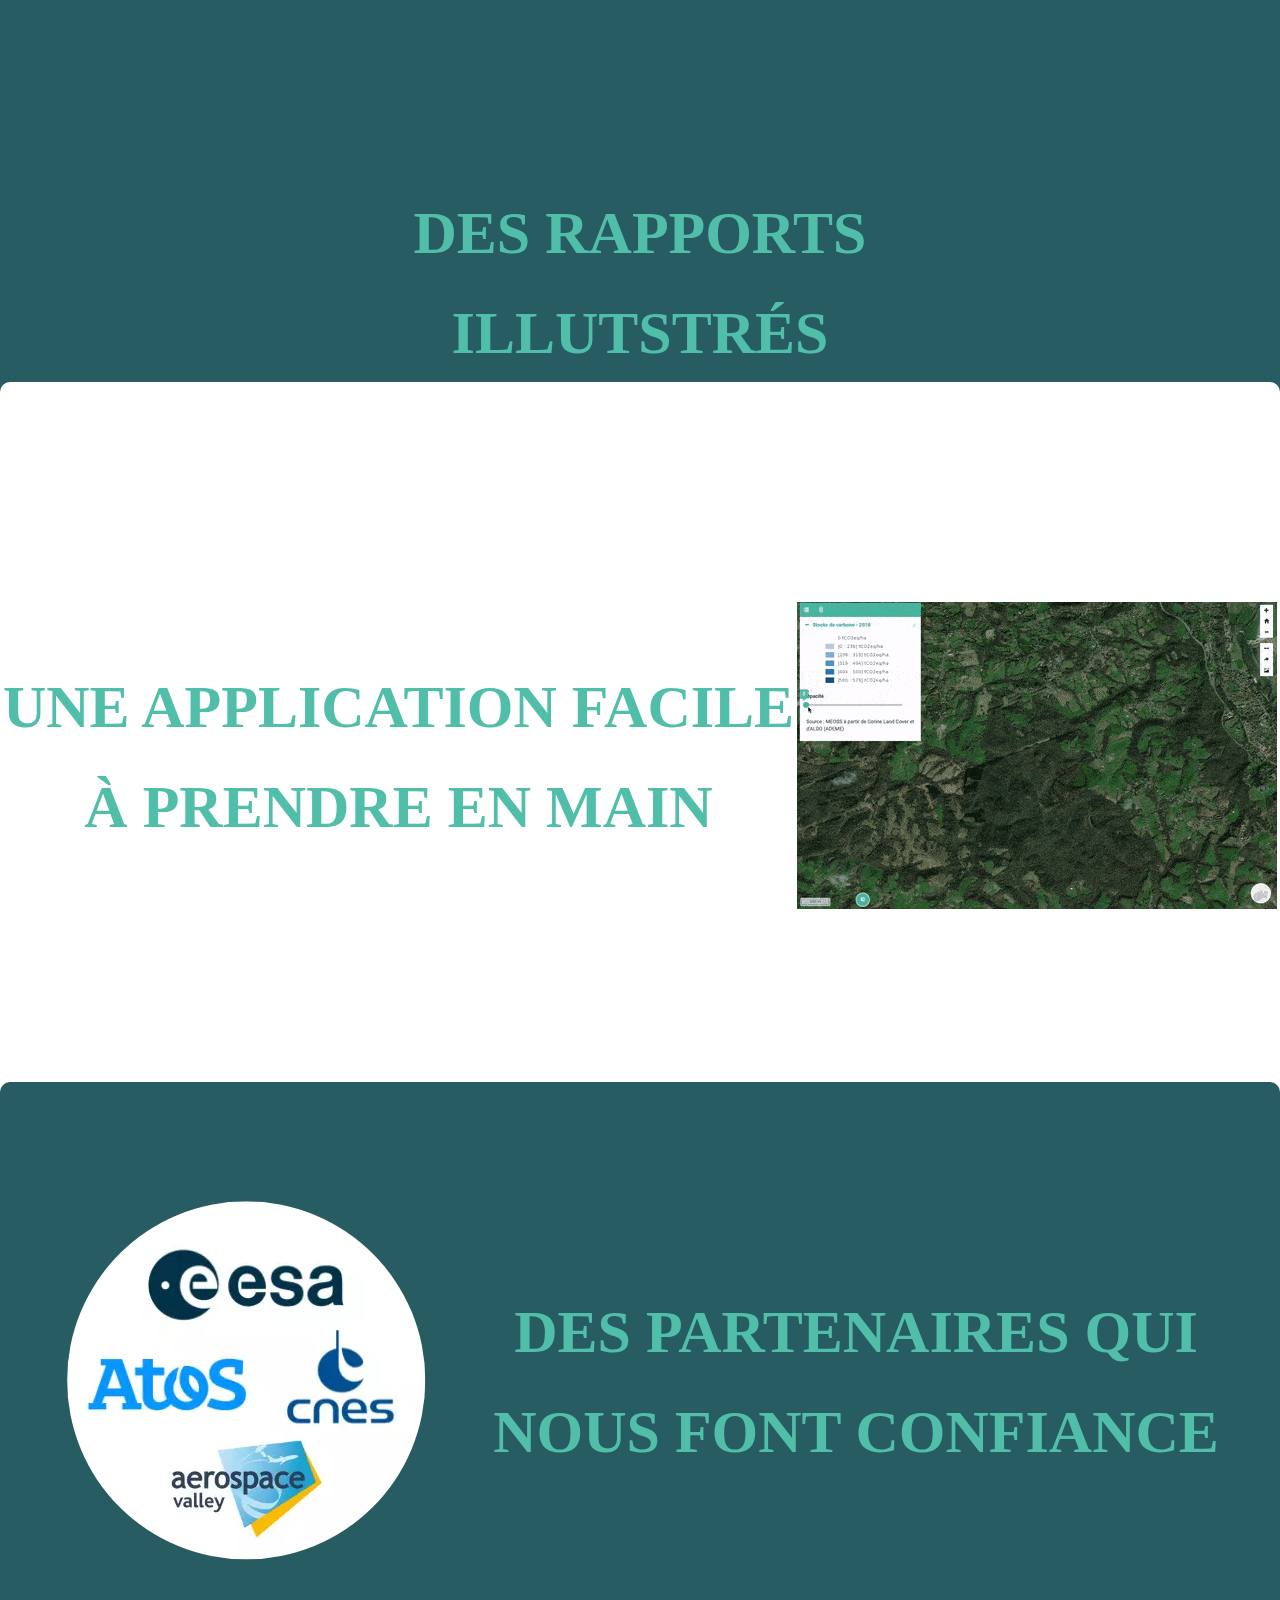
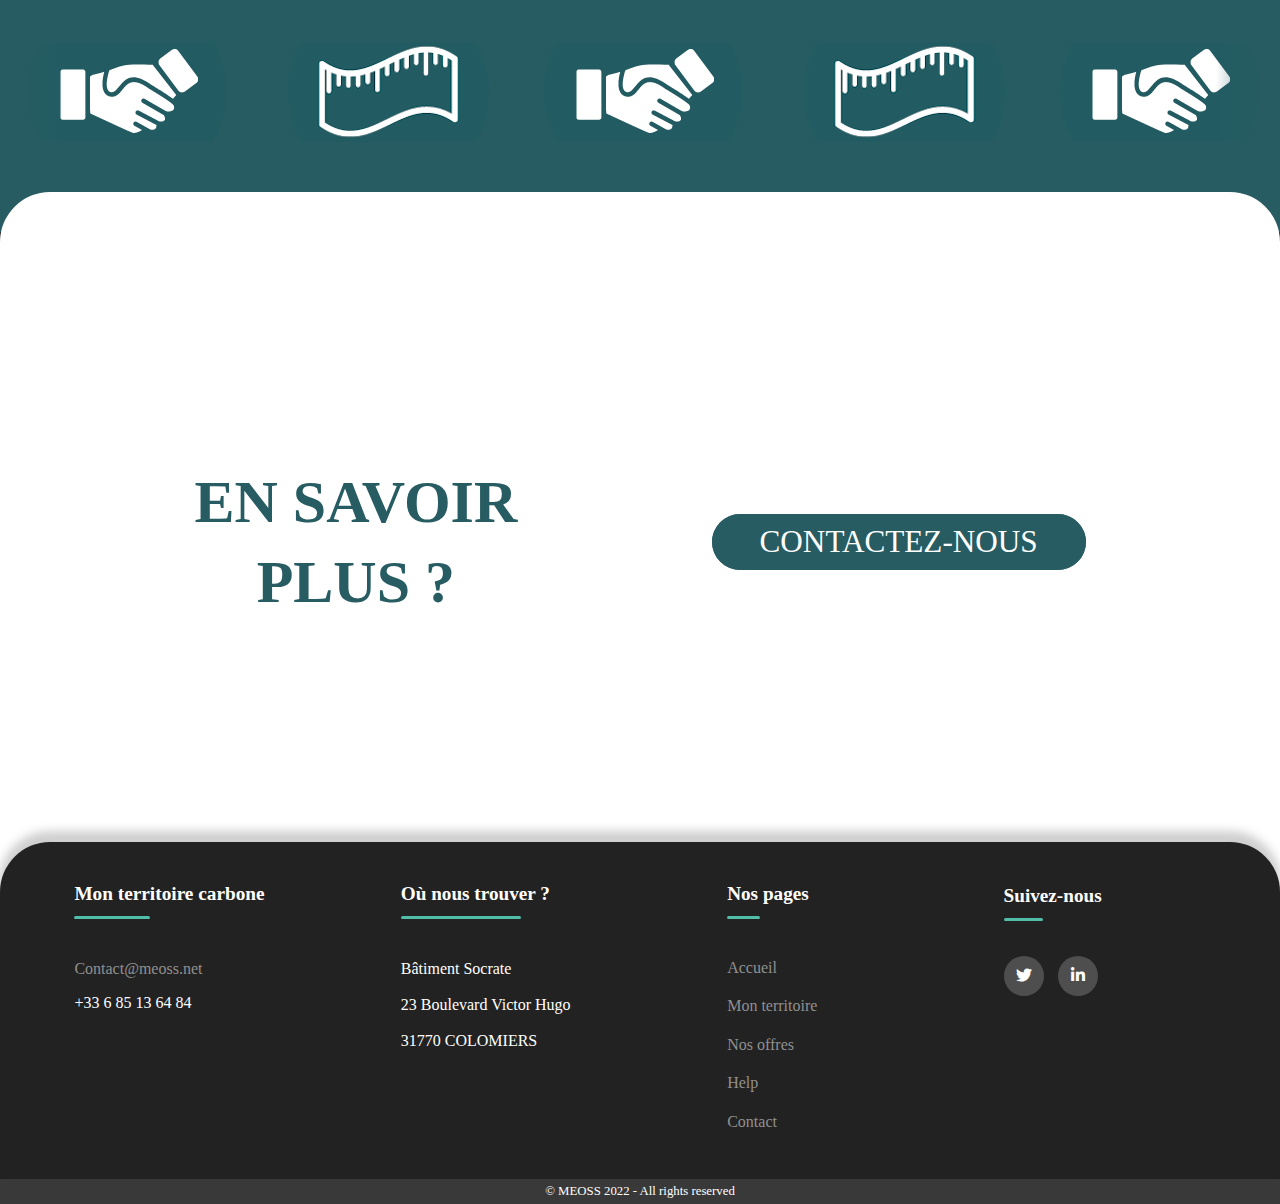
==== commit 6b7b5ec7: "insert photo/video" ====
--- a/index.html
+++ b/index.html
@@ -42,7 +42,7 @@
       <div class="picto-accueil">
           <!-- <img src="Images/Picto-accueil-meo-carbon.webp" alt="Planète illustrant l'outil MEO-Carbon"> -->
           <!-- <iframe width='100%' height='400px' src="https://api.mapbox.com/styles/v1/nicomeoss/cl8eld4bv00js14ntm2nejqqa/draft.html?title=false&access_token=pk.eyJ1Ijoibmljb21lb3NzIiwiYSI6ImNreWsxOWJ4OTA5ZmMyb3BueDR2a3Rkc3YifQ.FLe6NTxadJf75AckF2XH_w&zoomwheel=false#1.02/31.8/4.6" title="Basic" style="border:none;"></iframe> -->
-          <img src="/Images/planete_accueil.webp" alt="visuel qui représente une planète entourée de satellites">
+          <img src="Images/planete_accueil.webp" alt="visuel qui représente une planète entourée de satellites">
       </div>
   </Section>
   <section class="produit">
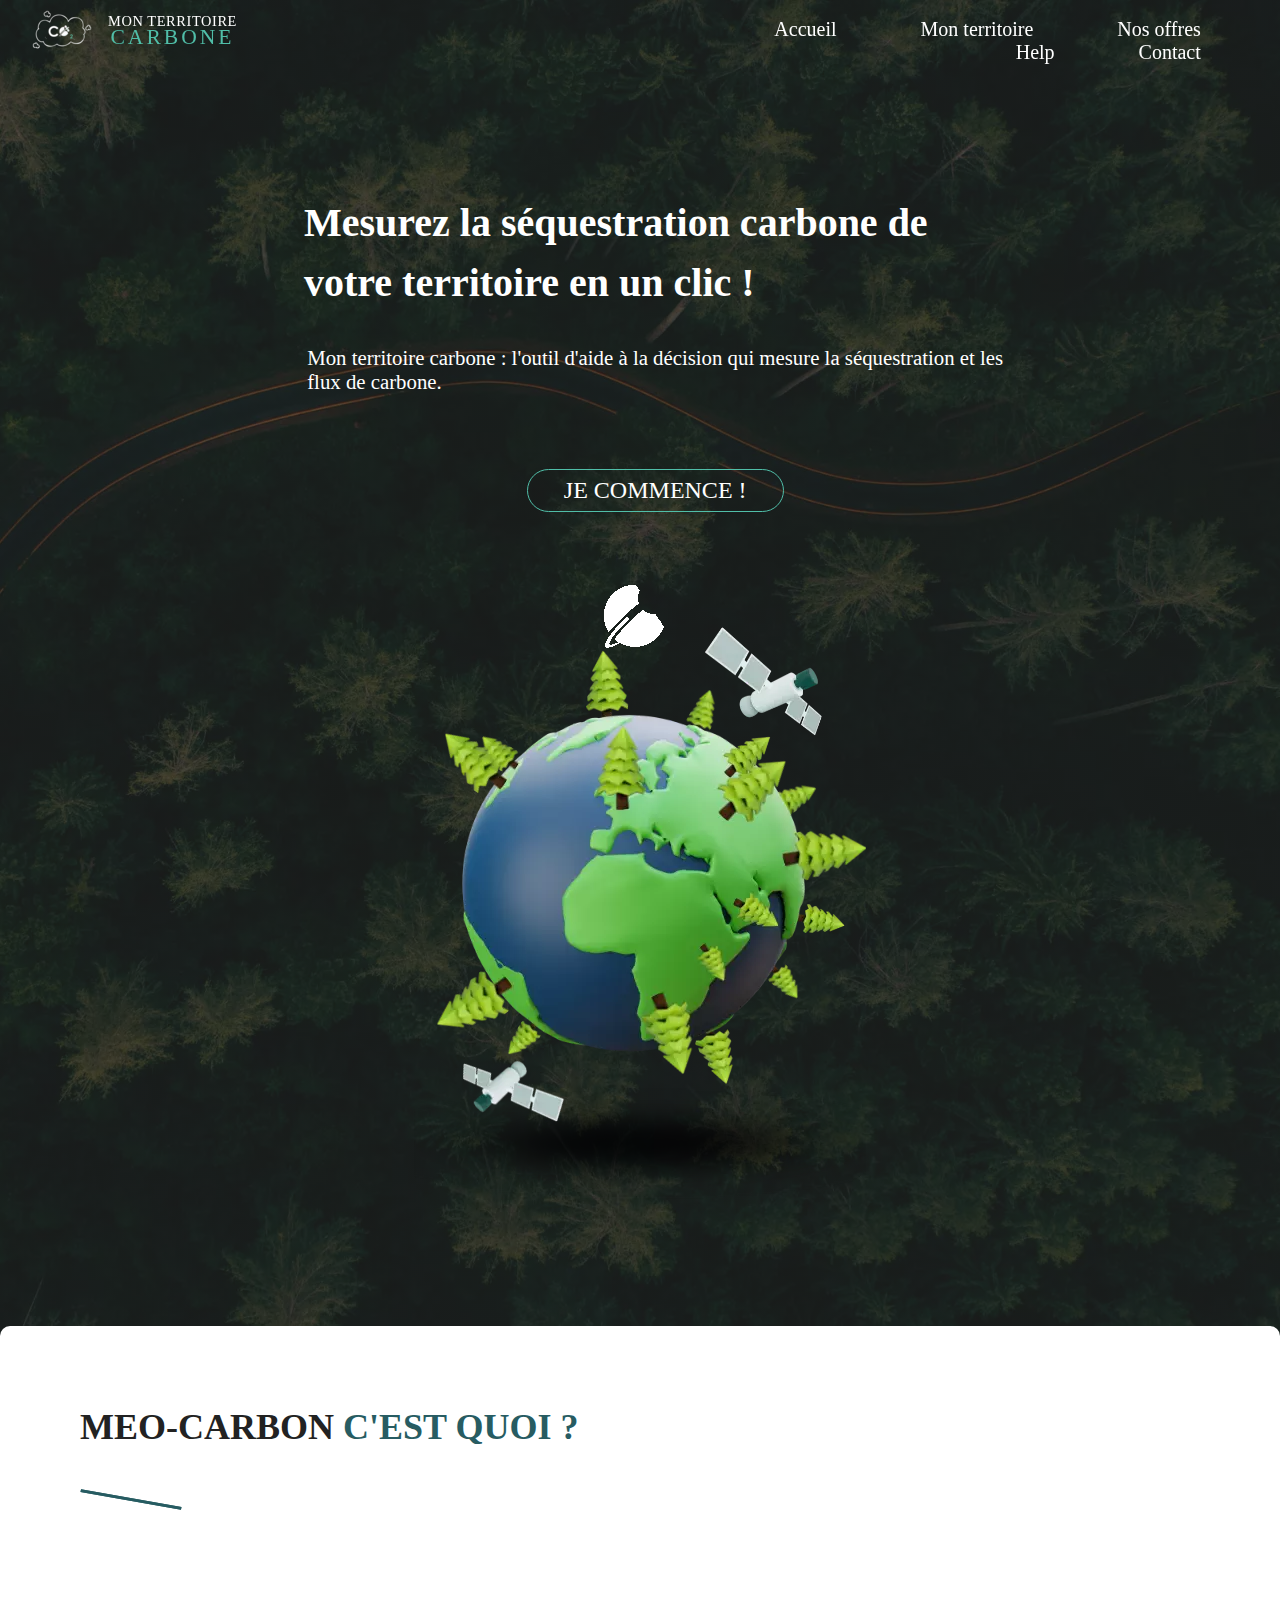
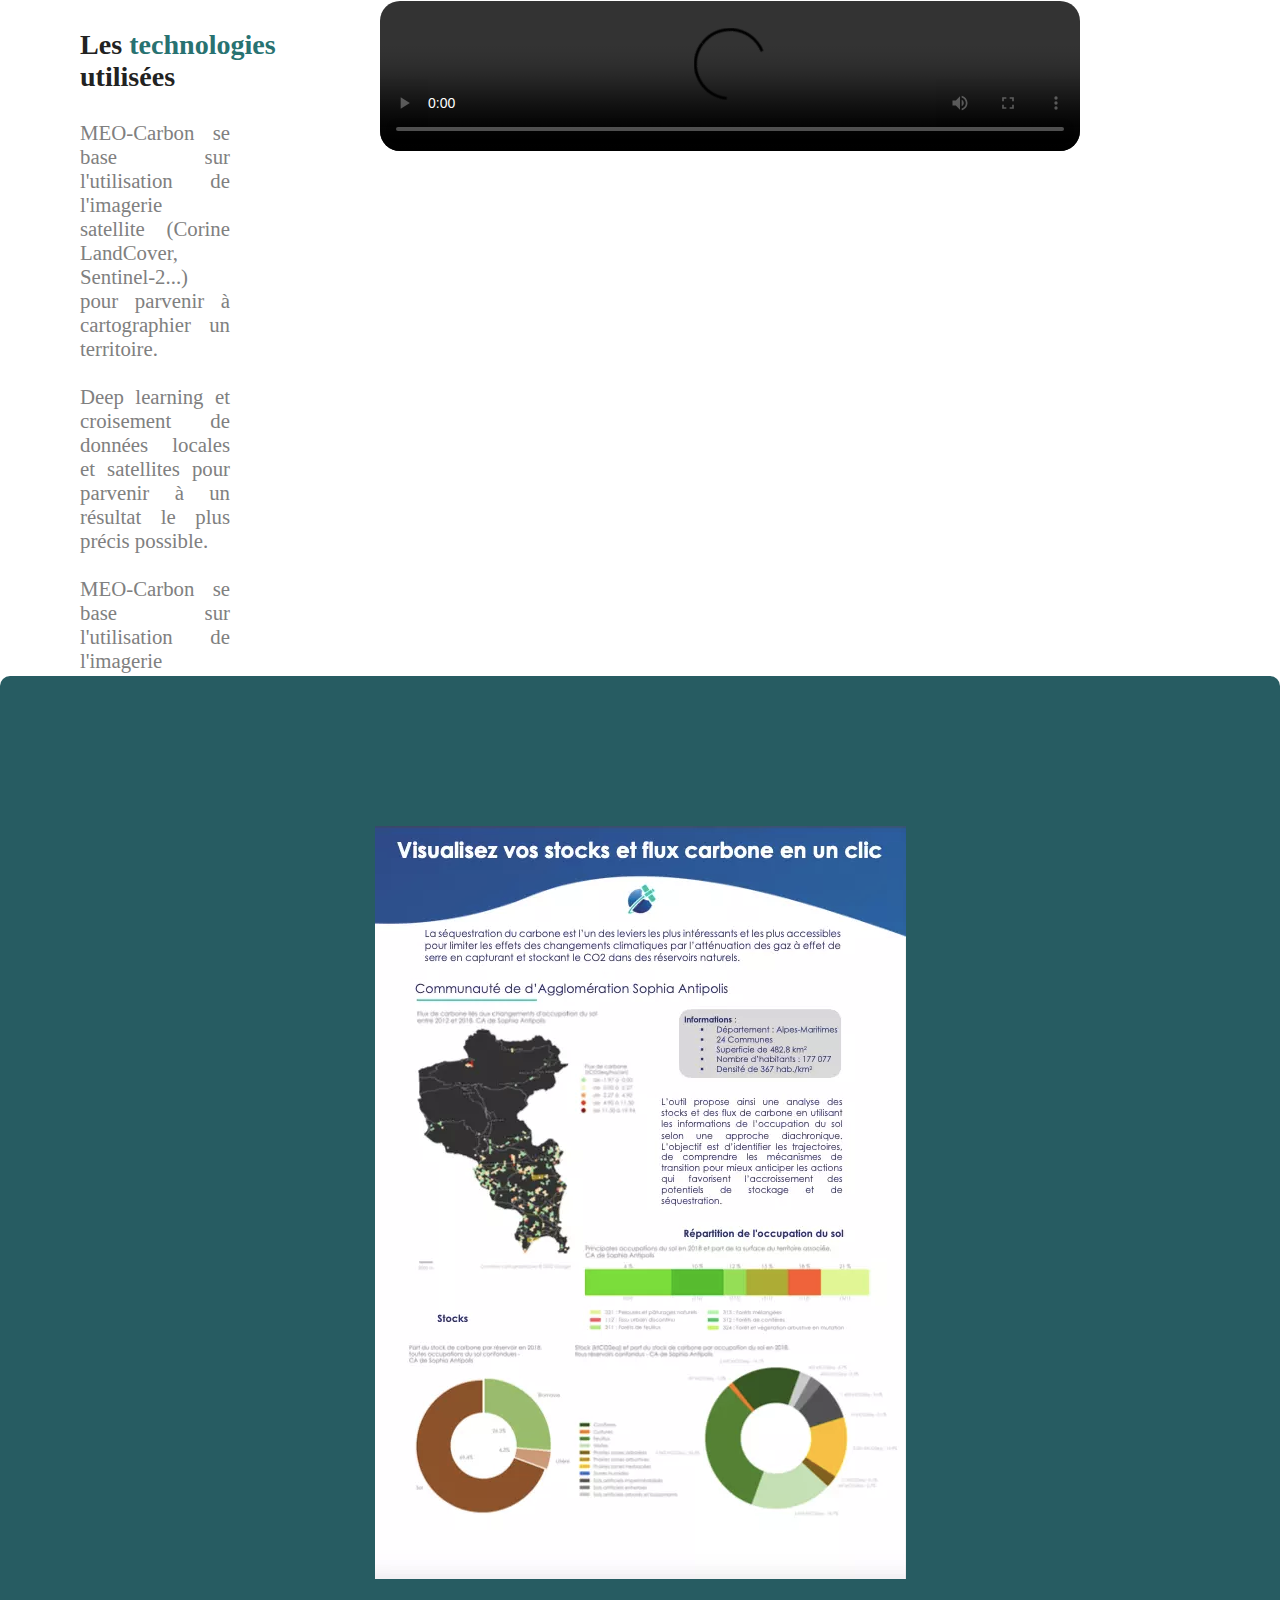
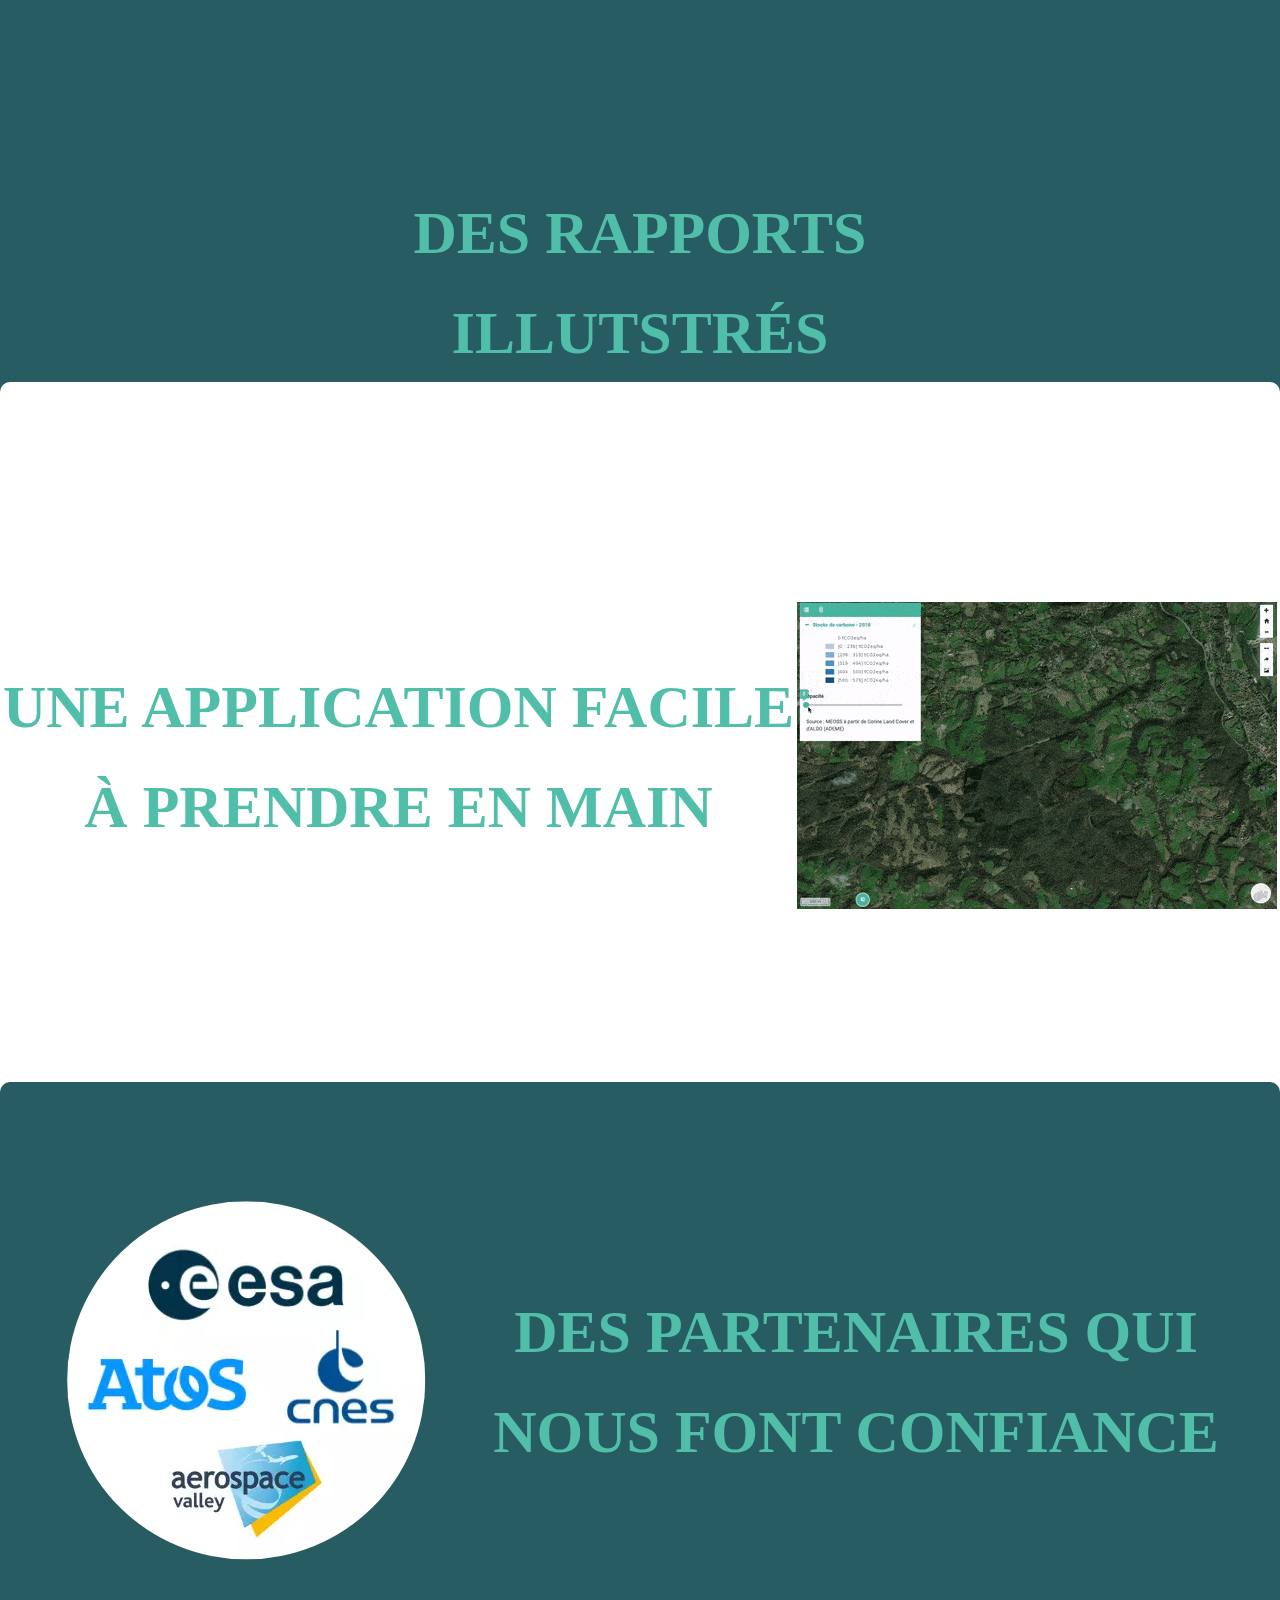
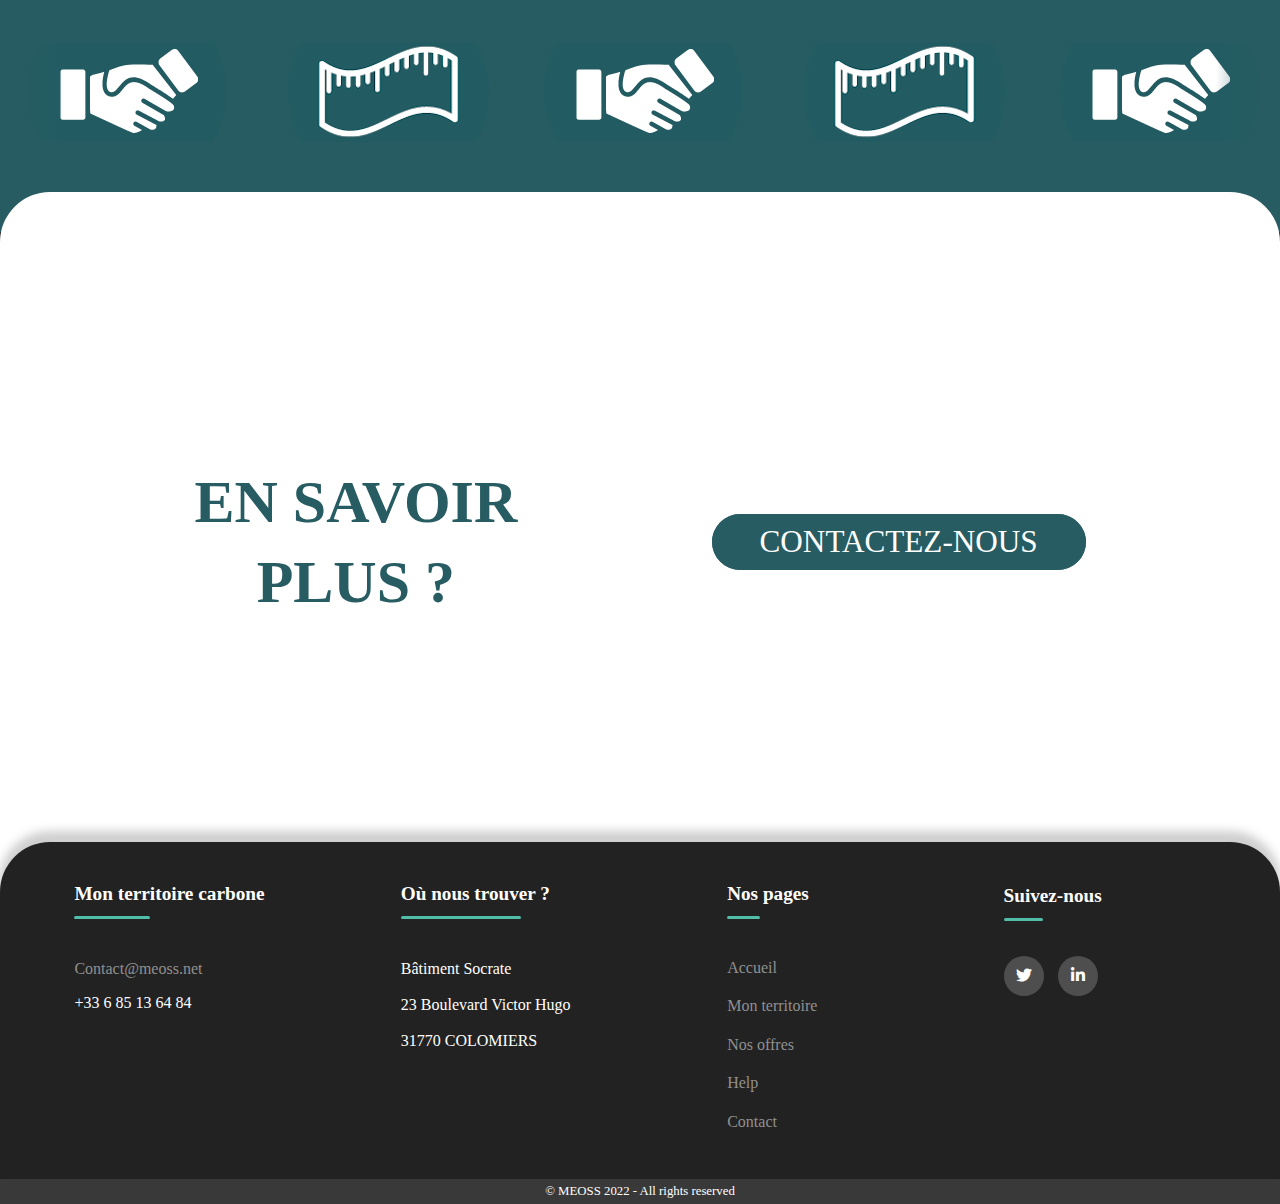
==== commit d2751460: "row" ====
--- a/index.html
+++ b/index.html
@@ -56,7 +56,6 @@
         MEO-Carbon se base sur l'utilisation de l'imagerie satellite (Corine LandCover, Sentinel-2...) pour parvenir à cartographier un territoire.<br><br>
         Deep learning et croisement de données locales et satellites pour parvenir à un résultat le plus précis possible.</p>
       </div>
-    </div>
     <div class="iframe-produit">
       <video controls width="700px" class="video-meo-carbon">
         <source src="Videos/test_video.webm" type="video/webm">
@@ -64,6 +63,7 @@
       <!-- <iframe width="900" height="500" style="border-radius:10px; border: 0" frameborder="0" allowfullscreen src="//umap.openstreetmap.fr/fr/map/carte-sans-nom_794182?scaleControl=false&miniMap=false&scrollWheelZoom=false&zoomControl=true&allowEdit=false&moreControl=true&searchControl=null&tilelayersControl=null&embedControl=null&datalayersControl=true&onLoadPanel=undefined&captionBar=false"></iframe>
       <p><a href="//umap.openstreetmap.fr/fr/map/carte-sans-nom_794182">Voir en plein écran</a></p> -->
     </div>
+  </div>
   </section>
   <section class="rapport">
     <div class="image-rapport">
--- a/Accueil.css
+++ b/Accueil.css
@@ -341,6 +341,8 @@
 
 .iframe-produit{
     padding: 100px 200px 50px 50px;
+    width: 700px;
+    height: 400px;
 }
 
 .video-meo-carbon{
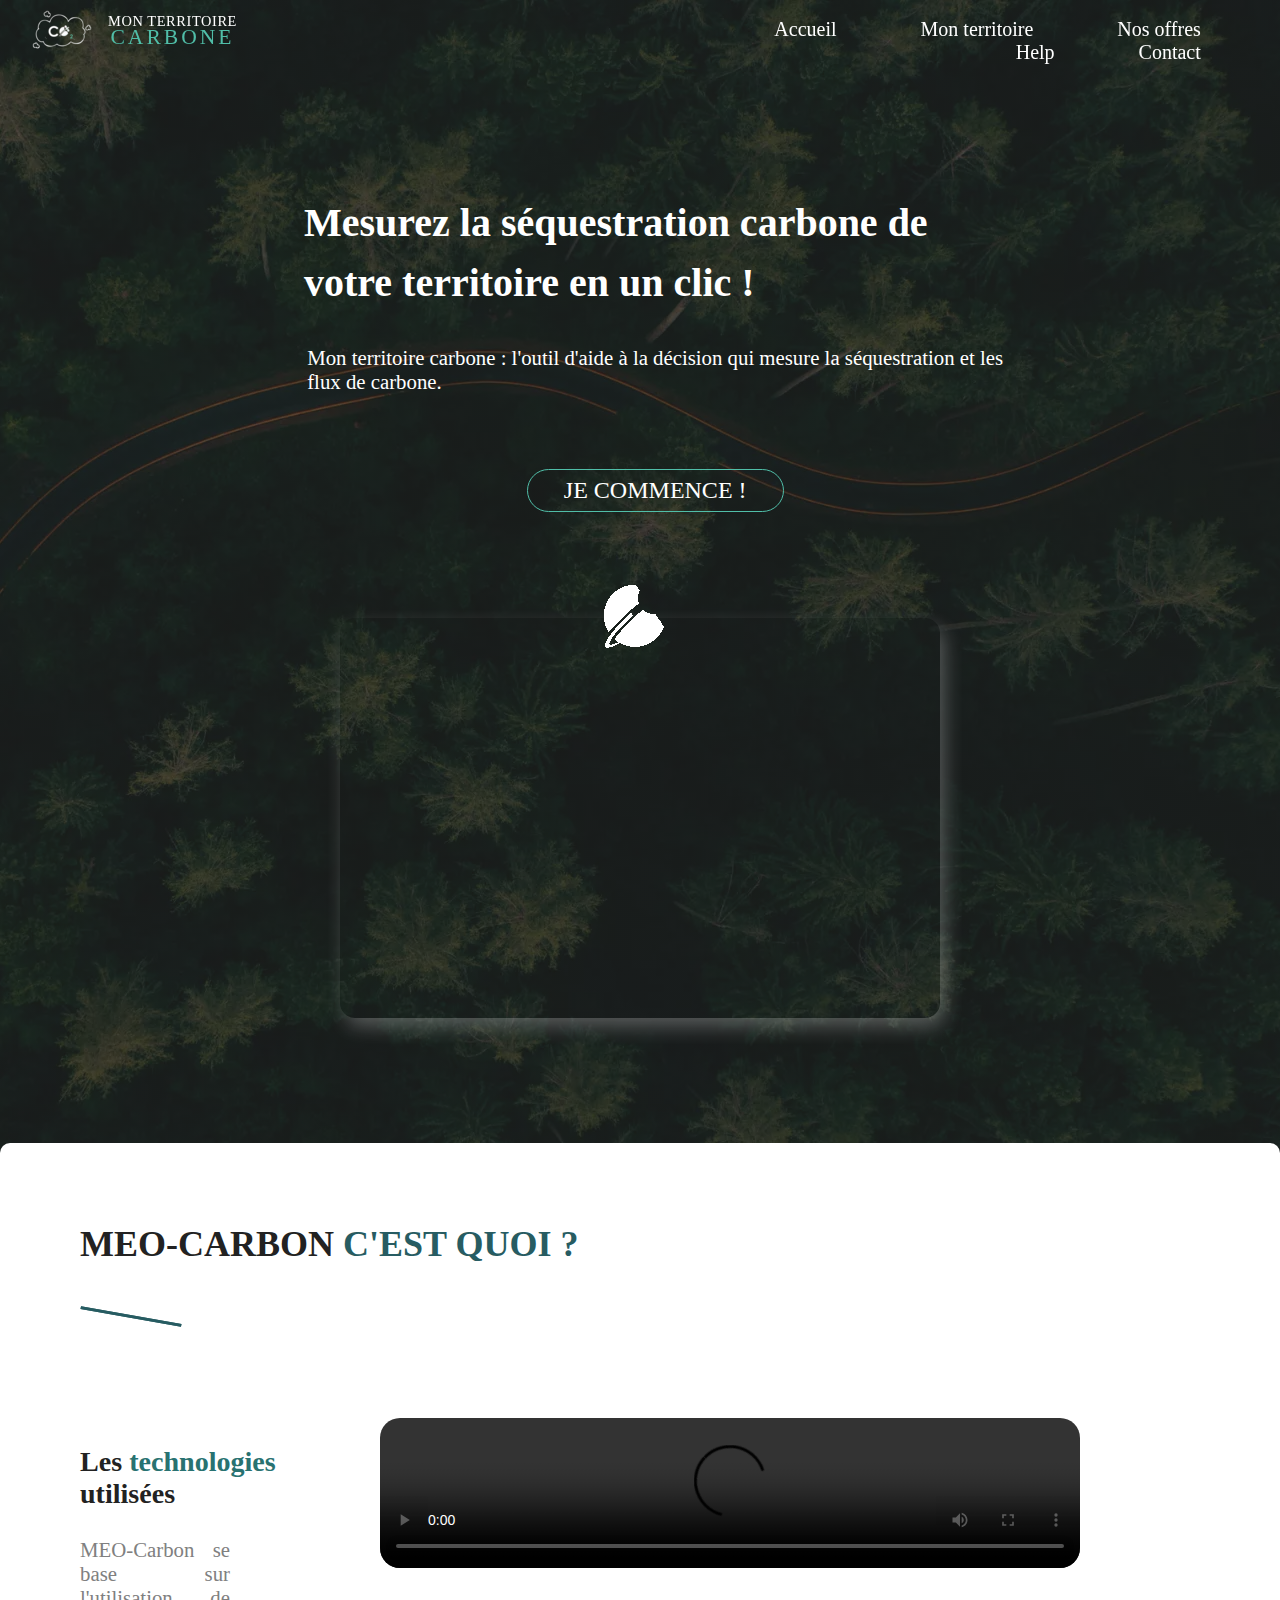
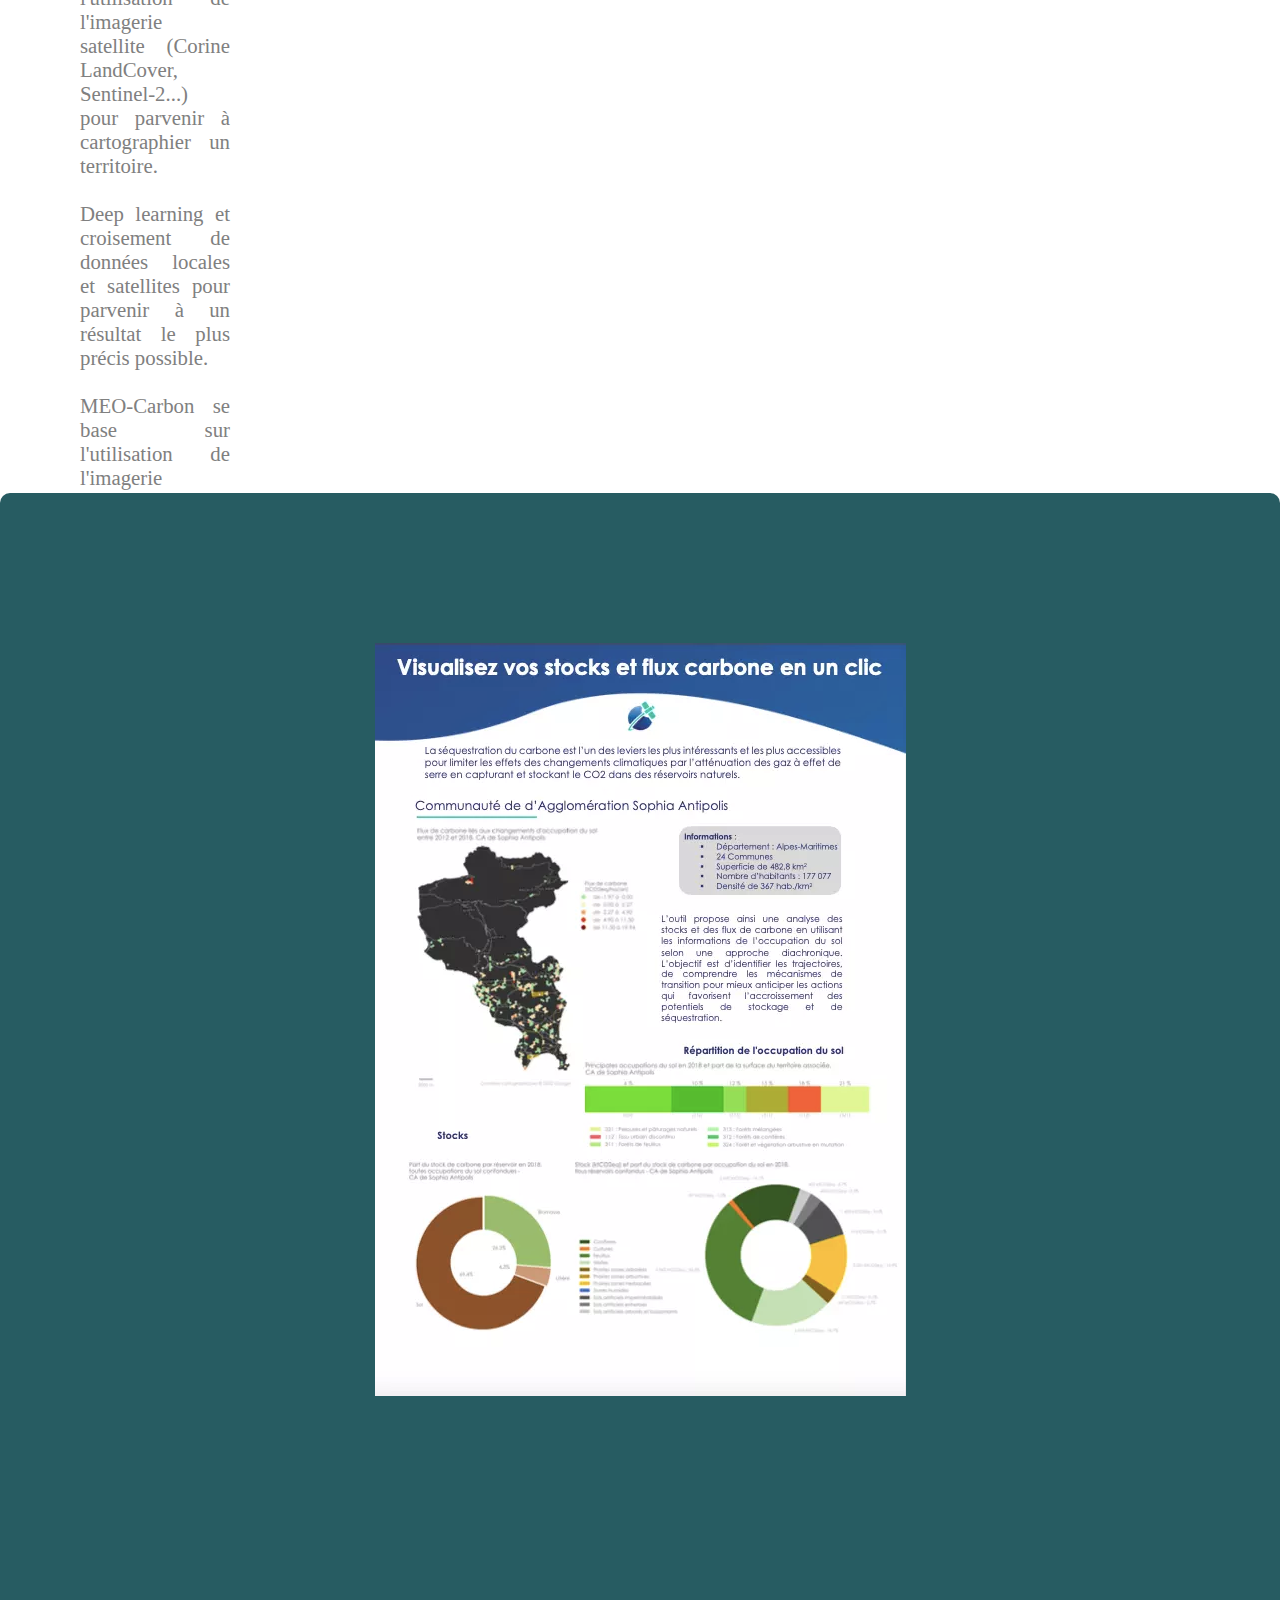
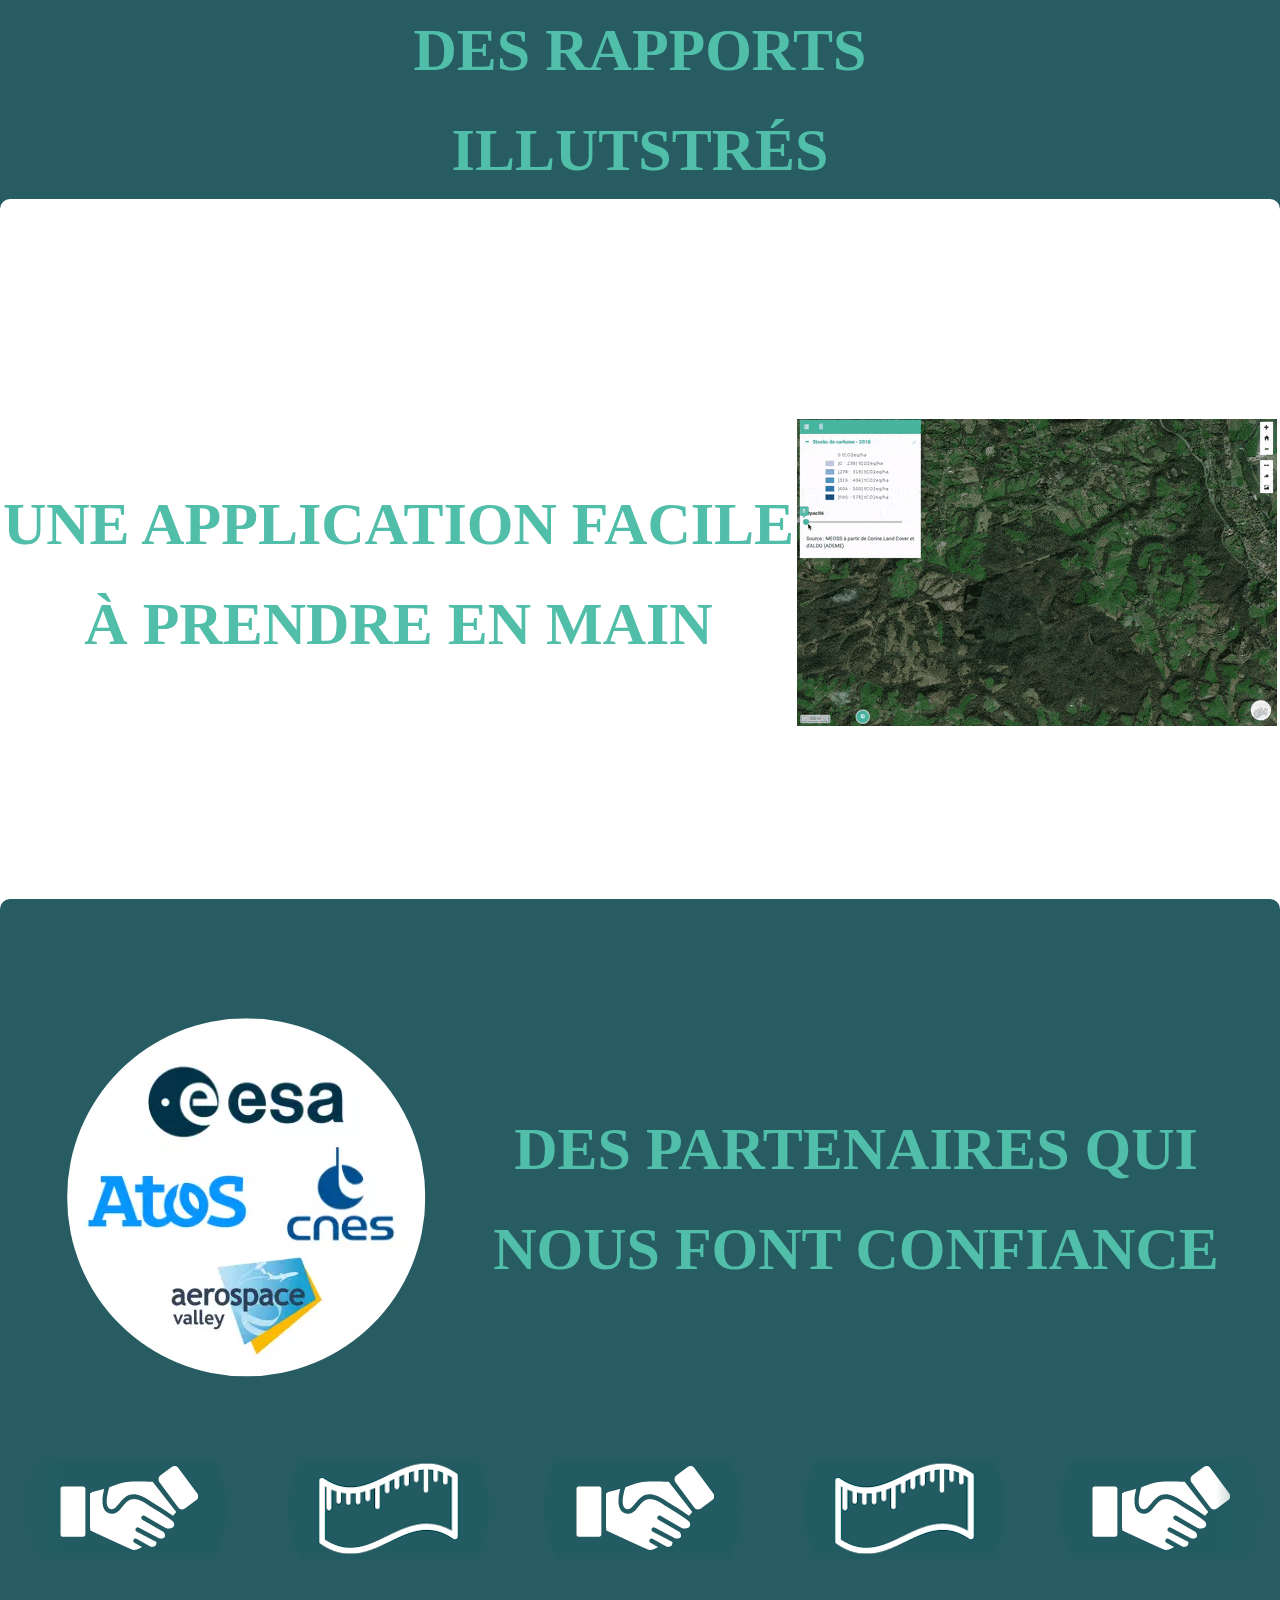
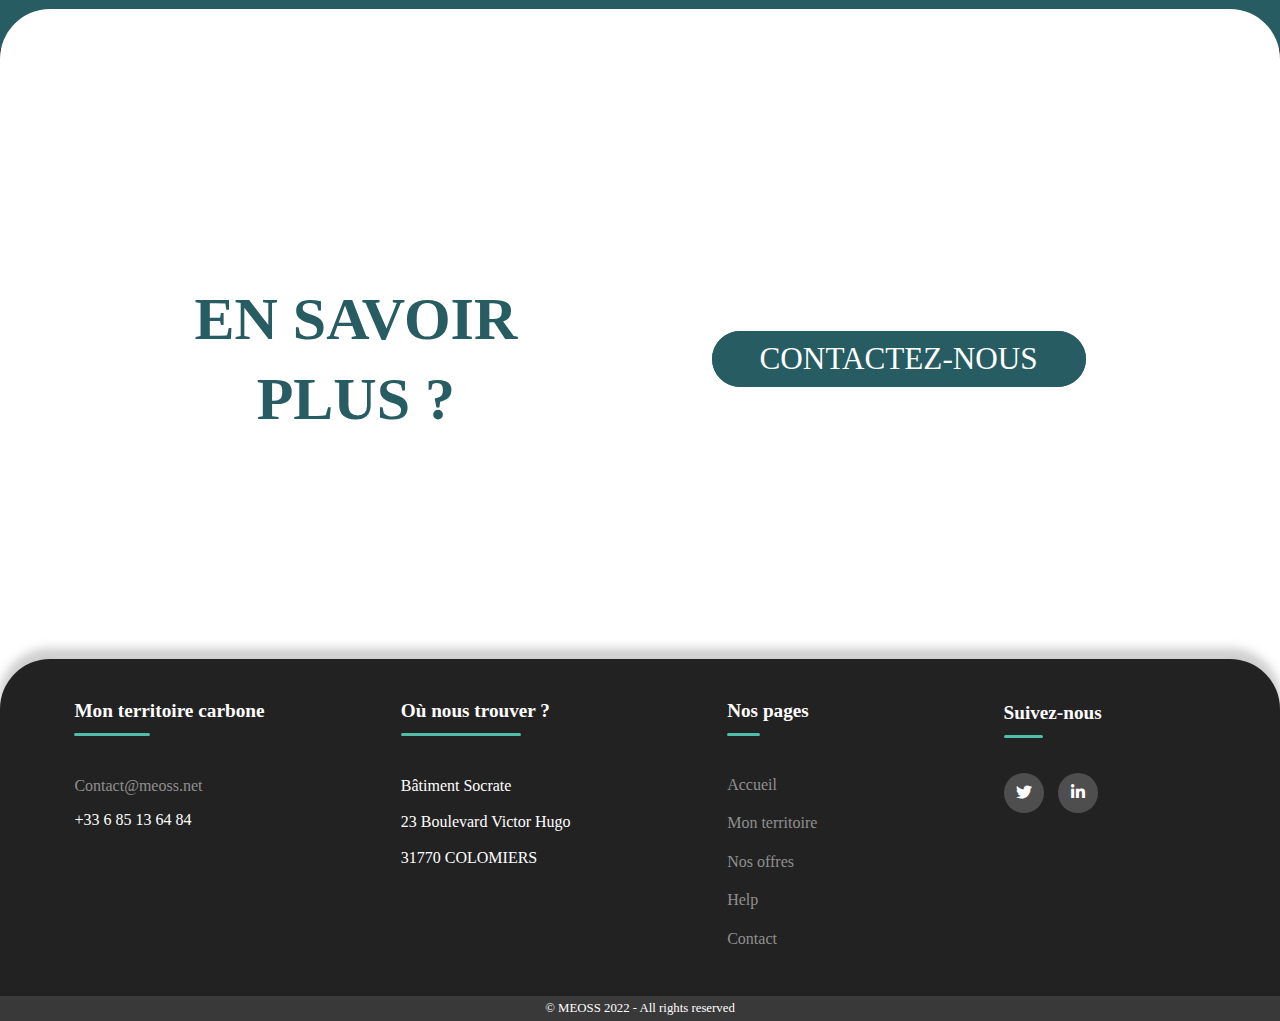
==== commit e3d066a1: "test iframe" ====
--- a/index.html
+++ b/index.html
@@ -42,7 +42,8 @@
       <div class="picto-accueil">
           <!-- <img src="Images/Picto-accueil-meo-carbon.webp" alt="Planète illustrant l'outil MEO-Carbon"> -->
           <!-- <iframe width='100%' height='400px' src="https://api.mapbox.com/styles/v1/nicomeoss/cl8eld4bv00js14ntm2nejqqa/draft.html?title=false&access_token=pk.eyJ1Ijoibmljb21lb3NzIiwiYSI6ImNreWsxOWJ4OTA5ZmMyb3BueDR2a3Rkc3YifQ.FLe6NTxadJf75AckF2XH_w&zoomwheel=false#1.02/31.8/4.6" title="Basic" style="border:none;"></iframe> -->
-          <img src="Images/planete_accueil.webp" alt="visuel qui représente une planète entourée de satellites">
+          <!-- <img src="Images/planete_accueil.webp" alt="visuel qui représente une planète entourée de satellites"> -->
+          <iframe src="https://kartenn.region-bretagne.fr/kartoviz/?config=demo/geobretagne.xml&mode=u" frameborder="0" class="test_iframe"></iframe>
       </div>
   </Section>
   <section class="produit">
--- a/Accueil.css
+++ b/Accueil.css
@@ -162,6 +162,14 @@
     justify-content: center;
     flex-grow: 3;
     margin-top: 30px;
+}
+
+.test_iframe{
+    width: 600px;
+    height: 400px;
+    border-radius: 15px;
+    -webkit-box-shadow: 5px 9px 29px -1px rgba(255,255,255,0.66); 
+    box-shadow: 5px 9px 20px -1px rgba(255, 255, 255, 0.281);
 }
 
 .section-accueil{
